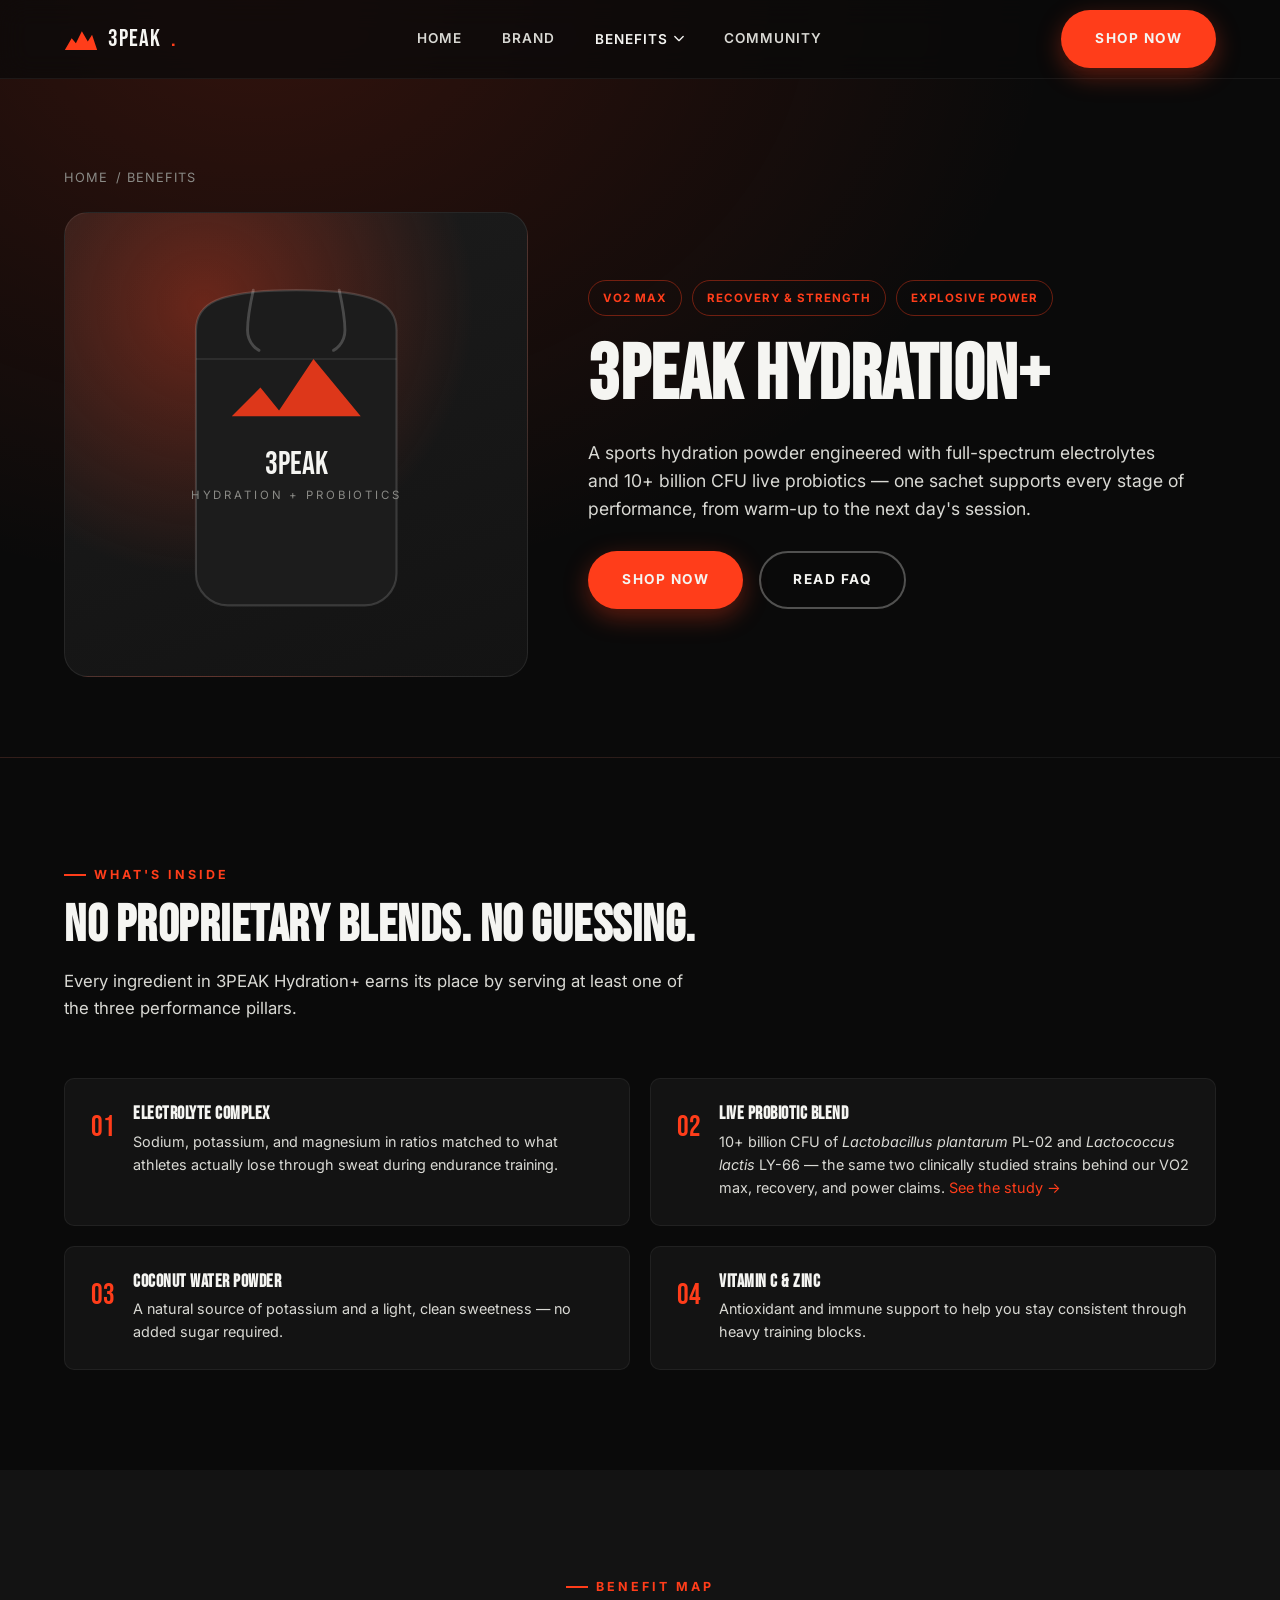
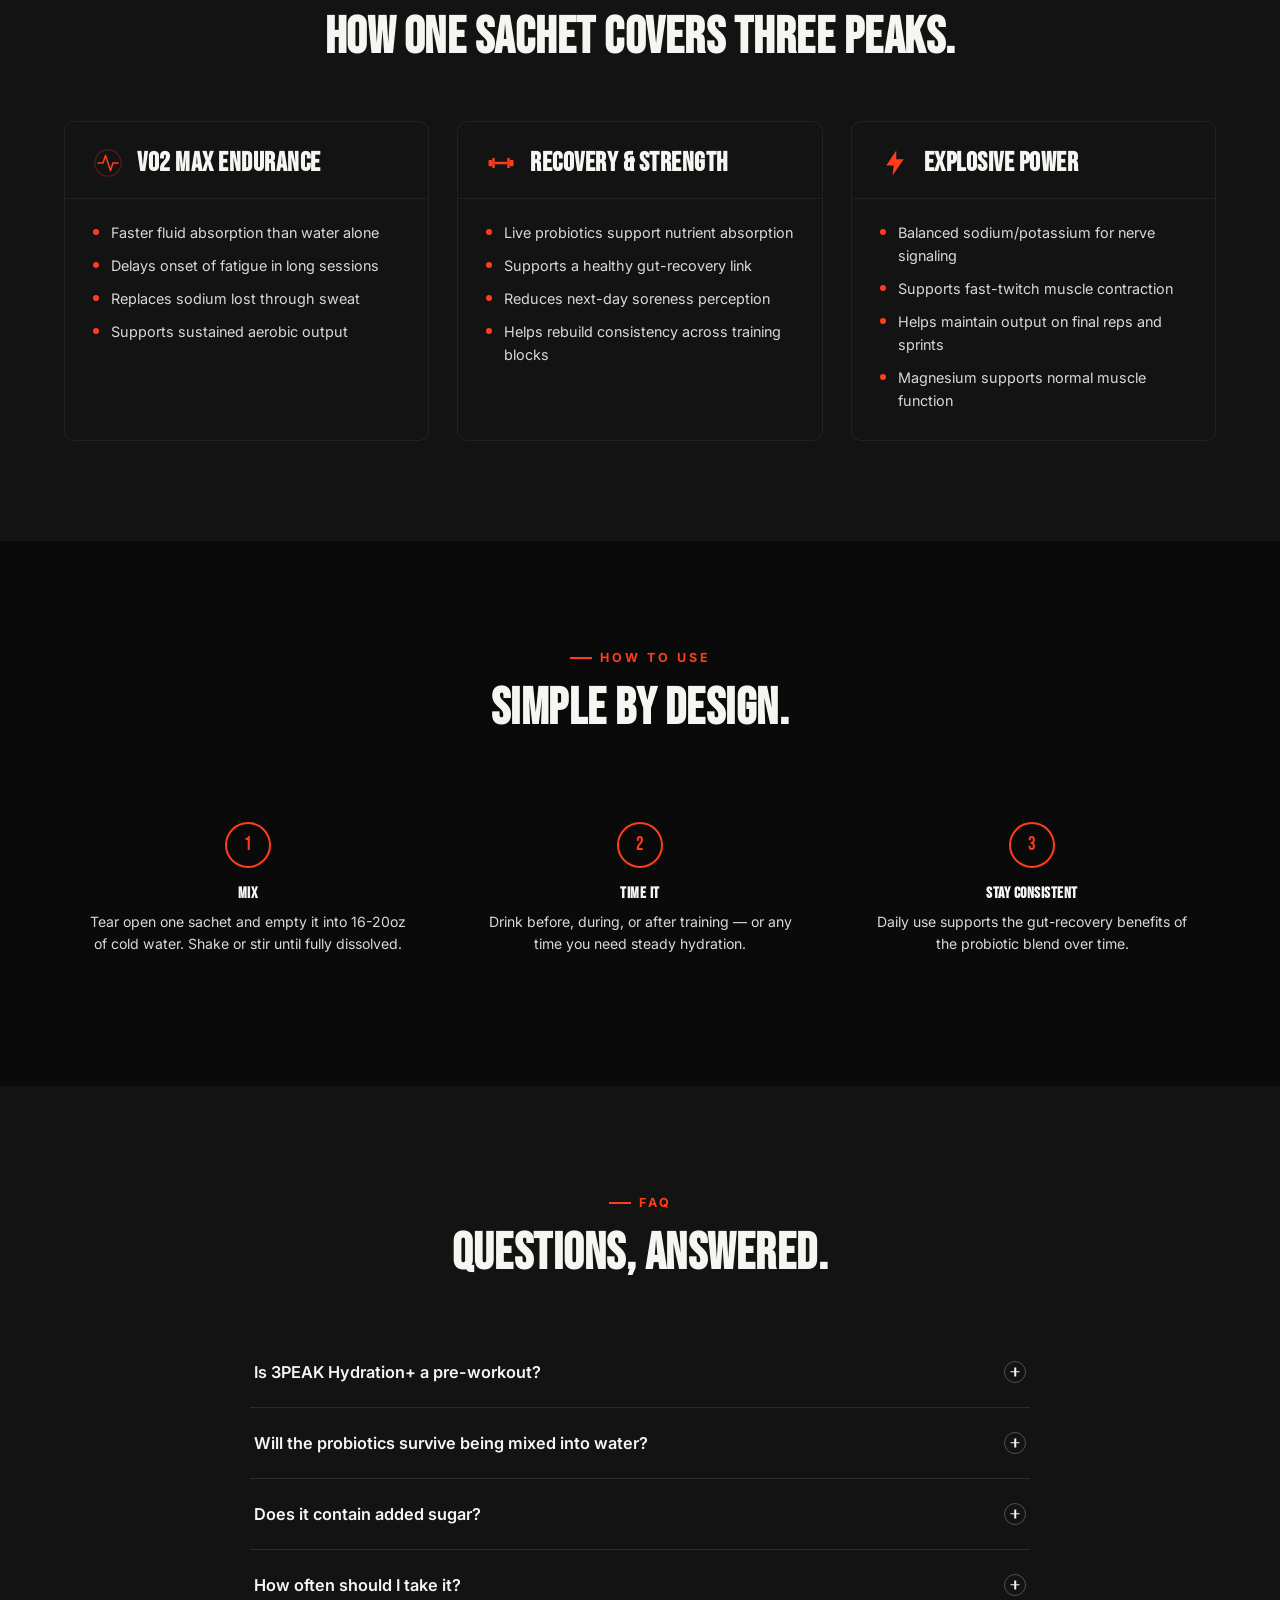
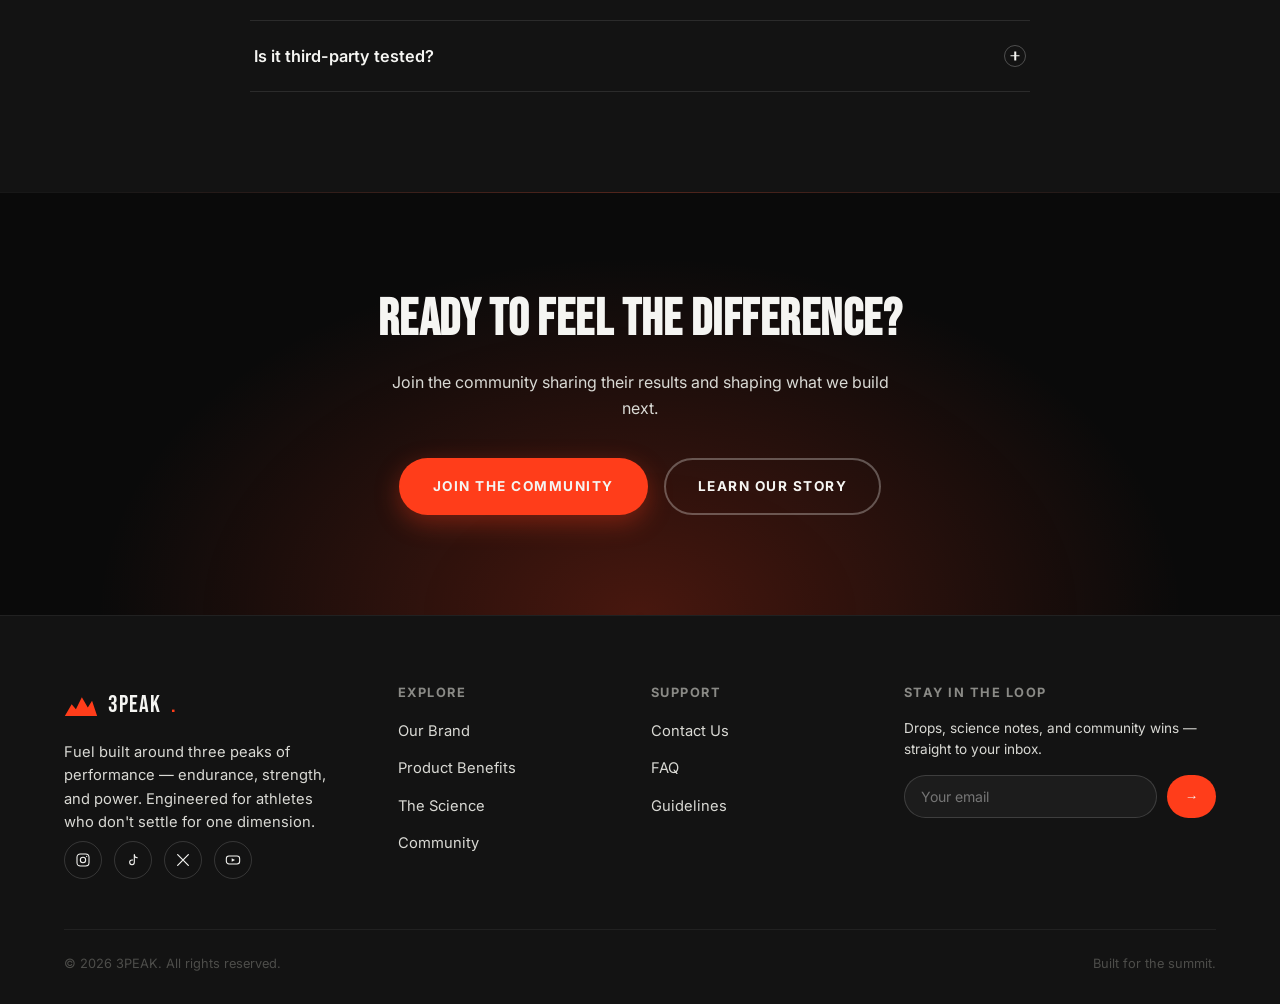
==== benefits.html @ d3eff023 "Initial commit: 3PEAK sports supplement website Home, brand, benefits, community, and science pages " ====
<!DOCTYPE html>
<html lang="en">
<head>
<meta charset="UTF-8">
<meta name="viewport" content="width=device-width, initial-scale=1.0">
<title>Product Benefits — 3PEAK Hydration+</title>
<meta name="description" content="See how 3PEAK Hydration+ — a sports hydration powder with live probiotics — supports VO2 max endurance, muscle recovery &amp; strength, and explosive power.">
<link rel="preconnect" href="https://fonts.googleapis.com">
<link rel="preconnect" href="https://fonts.gstatic.com" crossorigin>
<link href="https://fonts.googleapis.com/css2?family=Bebas+Neue&family=Inter:wght@400;500;600;700;800&display=swap" rel="stylesheet">
<link rel="stylesheet" href="css/style.css">
</head>
<body>

<header class="site-header">
  <div class="nav container">
    <a href="index.html" class="logo">
      <svg class="mark" viewBox="0 0 40 30" fill="none" xmlns="http://www.w3.org/2000/svg">
        <path d="M1 28L9 14L14 20L21 6L28 18L33 10L39 28H1Z" fill="#ff3d1a"/>
      </svg>
      3PEAK<span>.</span>
    </a>
    <div class="nav-links">
      <a href="index.html">Home</a>
      <a href="brand.html">Brand</a>
      <div class="nav-dropdown">
        <button type="button" class="nav-dropdown-trigger" aria-haspopup="true" aria-expanded="false">
          Benefits
          <svg viewBox="0 0 12 8" fill="none"><path d="M1 1L6 6L11 1" stroke="currentColor" stroke-width="1.6" stroke-linecap="round" stroke-linejoin="round"/></svg>
        </button>
        <div class="nav-dropdown-menu">
          <a href="benefits.html">Product Benefits<span>Ingredients, usage &amp; FAQ</span></a>
          <a href="science.html">The Science<span>Probiotic strains &amp; research</span></a>
        </div>
      </div>
      <a href="community.html">Community</a>
    </div>
    <div class="nav-cta">
      <a href="benefits.html" class="btn btn-primary">Shop Now</a>
      <button class="nav-toggle" aria-label="Toggle menu" aria-expanded="false">
        <span></span><span></span><span></span>
      </button>
    </div>
  </div>
</header>

<main>

  <!-- PAGE HERO / PRODUCT -->
  <section class="page-hero">
    <div class="container">
      <div class="breadcrumb"><a href="index.html">Home</a> / Benefits</div>
      <div class="product-hero">
        <div class="product-visual">
          <svg class="product-pouch" viewBox="0 0 200 240" fill="none" xmlns="http://www.w3.org/2000/svg">
            <path d="M30 40C30 22 44 12 100 12C156 12 170 22 170 40V210C170 222 160 232 148 232H52C40 232 30 222 30 210V40Z" fill="#1c1c1c" stroke="rgba(255,255,255,0.15)" stroke-width="1.5"/>
            <path d="M30 60H170" stroke="rgba(255,255,255,0.1)"/>
            <path d="M70 12C70 12 66 30 66 40C66 50 74 54 74 54" stroke="rgba(255,255,255,0.2)" stroke-width="2" stroke-linecap="round"/>
            <path d="M130 12C130 12 134 30 134 40C134 50 126 54 126 54" stroke="rgba(255,255,255,0.2)" stroke-width="2" stroke-linecap="round"/>
            <path d="M55 100L75 80L88 96L112 60L145 100H55Z" fill="#ff3d1a" opacity="0.85"/>
            <text x="100" y="140" text-anchor="middle" font-family="Bebas Neue" font-size="22" fill="#f5f5f2">3PEAK</text>
            <text x="100" y="158" text-anchor="middle" font-family="Inter" font-size="8" letter-spacing="2" fill="#8a8a86">HYDRATION + PROBIOTICS</text>
          </svg>
        </div>
        <div class="product-copy">
          <div class="pillar-tags">
            <span>VO2 Max</span>
            <span>Recovery &amp; Strength</span>
            <span>Explosive Power</span>
          </div>
          <h1>3PEAK Hydration+</h1>
          <p>A sports hydration powder engineered with full-spectrum electrolytes and 10+ billion CFU live probiotics — one sachet supports every stage of performance, from warm-up to the next day's session.</p>
          <div class="hero-actions" style="margin-top:28px;">
            <a href="community.html" class="btn btn-primary">Shop Now</a>
            <a href="#faq" class="btn btn-outline">Read FAQ</a>
          </div>
        </div>
      </div>
    </div>
  </section>

  <!-- INGREDIENTS -->
  <section class="section">
    <div class="container">
      <div class="section-head">
        <div class="eyebrow">What's Inside</div>
        <h2>No proprietary blends. No guessing.</h2>
        <p>Every ingredient in 3PEAK Hydration+ earns its place by serving at least one of the three performance pillars.</p>
      </div>
      <div class="ingredient-grid">
        <div class="ingredient-card">
          <span class="num">01</span>
          <div>
            <h3>Electrolyte Complex</h3>
            <p>Sodium, potassium, and magnesium in ratios matched to what athletes actually lose through sweat during endurance training.</p>
          </div>
        </div>
        <div class="ingredient-card">
          <span class="num">02</span>
          <div>
            <h3>Live Probiotic Blend</h3>
            <p>10+ billion CFU of <em>Lactobacillus plantarum</em> PL-02 and <em>Lactococcus lactis</em> LY-66 — the same two clinically studied strains behind our VO2 max, recovery, and power claims. <a href="science.html" style="color:var(--red);">See the study →</a></p>
          </div>
        </div>
        <div class="ingredient-card">
          <span class="num">03</span>
          <div>
            <h3>Coconut Water Powder</h3>
            <p>A natural source of potassium and a light, clean sweetness — no added sugar required.</p>
          </div>
        </div>
        <div class="ingredient-card">
          <span class="num">04</span>
          <div>
            <h3>Vitamin C &amp; Zinc</h3>
            <p>Antioxidant and immune support to help you stay consistent through heavy training blocks.</p>
          </div>
        </div>
      </div>
    </div>
  </section>

  <!-- BENEFIT MAP -->
  <section class="section section-alt">
    <div class="container">
      <div class="section-head center">
        <div class="eyebrow">Benefit Map</div>
        <h2>How one sachet covers three peaks.</h2>
      </div>
      <div class="benefit-map">
        <div class="benefit-map-card">
          <div class="head">
            <svg class="peak-icon" viewBox="0 0 48 48" fill="none"><circle cx="24" cy="24" r="21" stroke="currentColor" stroke-width="2" opacity="0.25"/><path d="M8 24H16L20 12L28 36L32 24H40" stroke="currentColor" stroke-width="2.5" stroke-linecap="round" stroke-linejoin="round"/></svg>
            <h3>VO2 Max Endurance</h3>
          </div>
          <div class="body">
            <ul>
              <li>Faster fluid absorption than water alone</li>
              <li>Delays onset of fatigue in long sessions</li>
              <li>Replaces sodium lost through sweat</li>
              <li>Supports sustained aerobic output</li>
            </ul>
          </div>
        </div>
        <div class="benefit-map-card">
          <div class="head">
            <svg class="peak-icon" viewBox="0 0 48 48" fill="none"><rect x="4" y="19" width="6" height="10" rx="1.5" fill="currentColor"/><rect x="38" y="19" width="6" height="10" rx="1.5" fill="currentColor"/><rect x="10" y="16" width="4" height="16" rx="1" fill="currentColor"/><rect x="34" y="16" width="4" height="16" rx="1" fill="currentColor"/><rect x="14" y="22" width="20" height="4" rx="1" fill="currentColor"/></svg>
            <h3>Recovery &amp; Strength</h3>
          </div>
          <div class="body">
            <ul>
              <li>Live probiotics support nutrient absorption</li>
              <li>Supports a healthy gut-recovery link</li>
              <li>Reduces next-day soreness perception</li>
              <li>Helps rebuild consistency across training blocks</li>
            </ul>
          </div>
        </div>
        <div class="benefit-map-card">
          <div class="head">
            <svg class="peak-icon" viewBox="0 0 48 48" fill="none"><path d="M26 4L10 28H22L20 44L38 18H26L26 4Z" fill="currentColor"/></svg>
            <h3>Explosive Power</h3>
          </div>
          <div class="body">
            <ul>
              <li>Balanced sodium/potassium for nerve signaling</li>
              <li>Supports fast-twitch muscle contraction</li>
              <li>Helps maintain output on final reps and sprints</li>
              <li>Magnesium supports normal muscle function</li>
            </ul>
          </div>
        </div>
      </div>
    </div>
  </section>

  <!-- USAGE -->
  <section class="section">
    <div class="container">
      <div class="section-head center">
        <div class="eyebrow">How To Use</div>
        <h2>Simple by design.</h2>
      </div>
      <div class="usage-steps">
        <div class="usage-step">
          <div class="step-num">1</div>
          <h3>Mix</h3>
          <p>Tear open one sachet and empty it into 16-20oz of cold water. Shake or stir until fully dissolved.</p>
        </div>
        <div class="usage-step">
          <div class="step-num">2</div>
          <h3>Time It</h3>
          <p>Drink before, during, or after training — or any time you need steady hydration.</p>
        </div>
        <div class="usage-step">
          <div class="step-num">3</div>
          <h3>Stay Consistent</h3>
          <p>Daily use supports the gut-recovery benefits of the probiotic blend over time.</p>
        </div>
      </div>
    </div>
  </section>

  <!-- FAQ -->
  <section class="section section-alt" id="faq">
    <div class="container">
      <div class="section-head center">
        <div class="eyebrow">FAQ</div>
        <h2>Questions, answered.</h2>
      </div>
      <div class="faq-list">
        <div class="faq-item">
          <button class="faq-question">
            Is 3PEAK Hydration+ a pre-workout?
            <span class="icon"></span>
          </button>
          <div class="faq-answer">
            <p>No — it's a hydration and probiotic formula, not a stimulant-based pre-workout. It contains no caffeine, so it's safe to use before, during, or after training, or any time of day.</p>
          </div>
        </div>
        <div class="faq-item">
          <button class="faq-question">
            Will the probiotics survive being mixed into water?
            <span class="icon"></span>
          </button>
          <div class="faq-answer">
            <p>Yes. We use shelf-stable probiotic strains specifically chosen to survive powder form, mixing, and normal stomach acid exposure.</p>
          </div>
        </div>
        <div class="faq-item">
          <button class="faq-question">
            Does it contain added sugar?
            <span class="icon"></span>
          </button>
          <div class="faq-answer">
            <p>No. 3PEAK Hydration+ has zero added sugar. Its light sweetness comes from natural coconut water powder.</p>
          </div>
        </div>
        <div class="faq-item">
          <button class="faq-question">
            How often should I take it?
            <span class="icon"></span>
          </button>
          <div class="faq-answer">
            <p>Most athletes use one sachet daily. On heavy training or high-heat days, some use a second sachet — just listen to your body and hydration needs.</p>
          </div>
        </div>
        <div class="faq-item">
          <button class="faq-question">
            Is it third-party tested?
            <span class="icon"></span>
          </button>
          <div class="faq-answer">
            <p>Every batch is third-party tested for banned substances and label accuracy before it ships to you.</p>
          </div>
        </div>
      </div>
    </div>
  </section>

  <!-- CTA -->
  <section class="cta-banner">
    <div class="container">
      <h2>Ready to feel the difference?</h2>
      <p>Join the community sharing their results and shaping what we build next.</p>
      <div class="hero-actions">
        <a href="community.html" class="btn btn-primary">Join The Community</a>
        <a href="brand.html" class="btn btn-outline">Learn Our Story</a>
      </div>
    </div>
  </section>

</main>

<footer class="site-footer">
  <div class="container">
    <div class="footer-grid">
      <div class="footer-brand">
        <a href="index.html" class="logo">
          <svg class="mark" viewBox="0 0 40 30" fill="none" xmlns="http://www.w3.org/2000/svg"><path d="M1 28L9 14L14 20L21 6L28 18L33 10L39 28H1Z" fill="#ff3d1a"/></svg>
          3PEAK<span>.</span>
        </a>
        <p>Fuel built around three peaks of performance — endurance, strength, and power. Engineered for athletes who don't settle for one dimension.</p>
        <div class="footer-social">
          <a href="#" aria-label="Instagram"><svg viewBox="0 0 24 24" fill="none"><rect x="3" y="3" width="18" height="18" rx="5" stroke="currentColor" stroke-width="1.6"/><circle cx="12" cy="12" r="4" stroke="currentColor" stroke-width="1.6"/><circle cx="17.5" cy="6.5" r="1" fill="currentColor"/></svg></a>
          <a href="#" aria-label="TikTok"><svg viewBox="0 0 24 24" fill="none"><path d="M14 4V15.5C14 17.4 12.4 19 10.5 19C8.6 19 7 17.4 7 15.5C7 13.6 8.6 12 10.5 12C10.8 12 11.2 12 11.5 12.1" stroke="currentColor" stroke-width="1.6" stroke-linecap="round"/><path d="M14 4C14 6.5 16 8.5 18.5 8.5" stroke="currentColor" stroke-width="1.6" stroke-linecap="round"/></svg></a>
          <a href="#" aria-label="X"><svg viewBox="0 0 24 24" fill="none"><path d="M4 4L20 20M20 4L4 20" stroke="currentColor" stroke-width="1.8" stroke-linecap="round"/></svg></a>
          <a href="#" aria-label="YouTube"><svg viewBox="0 0 24 24" fill="none"><rect x="2" y="6" width="20" height="12" rx="4" stroke="currentColor" stroke-width="1.6"/><path d="M10 9.5L15 12L10 14.5V9.5Z" fill="currentColor"/></svg></a>
        </div>
      </div>
      <div class="footer-col">
        <h4>Explore</h4>
        <ul>
          <li><a href="brand.html">Our Brand</a></li>
          <li><a href="benefits.html">Product Benefits</a></li>
          <li><a href="science.html">The Science</a></li>
          <li><a href="community.html">Community</a></li>
        </ul>
      </div>
      <div class="footer-col">
        <h4>Support</h4>
        <ul>
          <li><a href="community.html#form">Contact Us</a></li>
          <li><a href="benefits.html#faq">FAQ</a></li>
          <li><a href="community.html#guidelines">Guidelines</a></li>
        </ul>
      </div>
      <div class="footer-col">
        <h4>Stay In The Loop</h4>
        <p style="font-size:0.85rem;margin-bottom:14px;">Drops, science notes, and community wins — straight to your inbox.</p>
        <form class="newsletter-form">
          <input type="email" placeholder="Your email" required aria-label="Email address">
          <button type="submit" aria-label="Subscribe">→</button>
        </form>
      </div>
    </div>
    <div class="footer-bottom">
      <span>© 2026 3PEAK. All rights reserved.</span>
      <span>Built for the summit.</span>
    </div>
  </div>
</footer>

<script src="js/main.js"></script>
</body>
</html>
---- css/style.css ----
/* ============================================
   3PEAK — Global Styles
   ============================================ */

:root {
  --black: #0a0a0a;
  --black-soft: #131313;
  --charcoal: #1c1c1c;
  --charcoal-light: #262626;
  --white: #f5f5f2;
  --off-white: #d9d9d4;
  --gray: #8a8a86;
  --gray-dark: #4d4d4a;
  --red: #ff3d1a;
  --red-dark: #cc2e10;
  --red-glow: rgba(255, 61, 26, 0.35);

  --font-display: 'Bebas Neue', 'Arial Narrow', sans-serif;
  --font-body: 'Inter', -apple-system, BlinkMacSystemFont, 'Segoe UI', sans-serif;

  --max-width: 1200px;
  --radius: 10px;
}

* {
  margin: 0;
  padding: 0;
  box-sizing: border-box;
}

html {
  scroll-behavior: smooth;
}

body {
  background: var(--black);
  color: var(--white);
  font-family: var(--font-body);
  line-height: 1.6;
  overflow-x: hidden;
}

img {
  max-width: 100%;
  display: block;
}

a {
  color: inherit;
  text-decoration: none;
}

ul {
  list-style: none;
}

.container {
  max-width: var(--max-width);
  margin: 0 auto;
  padding: 0 24px;
}

h1, h2, h3, h4 {
  font-family: var(--font-display);
  letter-spacing: 0.5px;
  line-height: 1.05;
  text-transform: uppercase;
}

h1 { font-size: clamp(2.6rem, 6vw, 5.2rem); }
h2 { font-size: clamp(2rem, 4.2vw, 3.2rem); }
h3 { font-size: clamp(1.3rem, 2.4vw, 1.7rem); }

p {
  color: var(--off-white);
}

.eyebrow {
  display: inline-flex;
  align-items: center;
  gap: 8px;
  font-family: var(--font-body);
  font-weight: 700;
  font-size: 0.78rem;
  letter-spacing: 3px;
  text-transform: uppercase;
  color: var(--red);
  margin-bottom: 14px;
}

.eyebrow::before {
  content: '';
  width: 22px;
  height: 2px;
  background: var(--red);
}

.section {
  padding: 100px 0;
  position: relative;
}

.section-sm {
  padding: 60px 0;
}

.section-alt {
  background: var(--black-soft);
}

.section-head {
  max-width: 640px;
  margin-bottom: 56px;
}

.section-head.center {
  margin-left: auto;
  margin-right: auto;
  text-align: center;
}

.section-head p {
  margin-top: 16px;
  font-size: 1.05rem;
}

/* Buttons */
.btn {
  display: inline-flex;
  align-items: center;
  justify-content: center;
  gap: 10px;
  padding: 16px 32px;
  font-family: var(--font-body);
  font-weight: 700;
  font-size: 0.85rem;
  letter-spacing: 1.5px;
  text-transform: uppercase;
  border-radius: 999px;
  border: 2px solid transparent;
  cursor: pointer;
  transition: transform 0.2s ease, box-shadow 0.2s ease, background 0.2s ease, color 0.2s ease;
  white-space: nowrap;
}

.btn-primary {
  background: var(--red);
  color: var(--white);
  box-shadow: 0 8px 24px var(--red-glow);
}

.btn-primary:hover {
  transform: translateY(-2px);
  box-shadow: 0 12px 32px var(--red-glow);
}

.btn-outline {
  background: transparent;
  border-color: rgba(245, 245, 242, 0.3);
  color: var(--white);
}

.btn-outline:hover {
  border-color: var(--white);
  transform: translateY(-2px);
}

.btn-block {
  width: 100%;
}

/* ============ Header / Nav ============ */
.site-header {
  position: fixed;
  top: 0;
  left: 0;
  right: 0;
  z-index: 1000;
  background: rgba(10, 10, 10, 0.75);
  backdrop-filter: blur(14px);
  -webkit-backdrop-filter: blur(14px);
  border-bottom: 1px solid rgba(255, 255, 255, 0.06);
}

.nav {
  display: flex;
  align-items: center;
  justify-content: space-between;
  height: 78px;
}

.logo {
  display: flex;
  align-items: center;
  gap: 10px;
  font-family: var(--font-display);
  font-size: 1.5rem;
  letter-spacing: 1px;
}

.logo .mark {
  width: 34px;
  height: 34px;
}

.logo span {
  color: var(--red);
}

.nav-links {
  display: flex;
  align-items: center;
  gap: 40px;
}

.nav-links a {
  font-size: 0.85rem;
  font-weight: 600;
  letter-spacing: 1px;
  text-transform: uppercase;
  color: var(--off-white);
  position: relative;
  padding: 6px 0;
  transition: color 0.2s ease;
}

.nav-links a::after {
  content: '';
  position: absolute;
  bottom: 0;
  left: 0;
  width: 0;
  height: 2px;
  background: var(--red);
  transition: width 0.25s ease;
}

.nav-links a:hover,
.nav-links a.active {
  color: var(--white);
}

.nav-links a:hover::after,
.nav-links a.active::after {
  width: 100%;
}

.nav-dropdown {
  position: relative;
}

.nav-dropdown-trigger {
  display: inline-flex;
  align-items: center;
  gap: 6px;
  background: none;
  border: none;
  cursor: pointer;
  font-family: var(--font-body);
  font-size: 0.85rem;
  font-weight: 600;
  letter-spacing: 1px;
  text-transform: uppercase;
  color: var(--off-white);
  padding: 6px 0;
  transition: color 0.2s ease;
}

.nav-dropdown-trigger:hover,
.nav-dropdown.is-open .nav-dropdown-trigger,
.nav-dropdown-trigger.active {
  color: var(--white);
}

.nav-dropdown-trigger svg {
  width: 10px;
  height: 10px;
  transition: transform 0.2s ease;
  flex-shrink: 0;
}

.nav-dropdown:hover .nav-dropdown-trigger svg,
.nav-dropdown.is-open .nav-dropdown-trigger svg {
  transform: rotate(180deg);
}

.nav-dropdown-menu {
  position: absolute;
  top: 100%;
  left: 50%;
  transform: translate(-50%, 8px);
  min-width: 240px;
  background: var(--charcoal);
  border: 1px solid rgba(255,255,255,0.08);
  border-radius: 12px;
  padding: 8px;
  margin-top: 14px;
  box-shadow: 0 20px 40px rgba(0,0,0,0.4);
  opacity: 0;
  visibility: hidden;
  pointer-events: none;
  transition: opacity 0.2s ease, transform 0.2s ease, visibility 0.2s ease;
  z-index: 10;
}

.nav-dropdown:hover .nav-dropdown-menu,
.nav-dropdown:focus-within .nav-dropdown-menu,
.nav-dropdown.is-open .nav-dropdown-menu {
  opacity: 1;
  visibility: visible;
  pointer-events: auto;
  transform: translate(-50%, 0);
}

.nav-dropdown-menu a {
  display: flex;
  flex-direction: column;
  align-items: flex-start;
  gap: 2px;
  padding: 12px 14px;
  border-radius: 8px;
  text-transform: none;
  letter-spacing: 0;
  font-weight: 600;
  font-size: 0.9rem;
}

.nav-dropdown-menu a::after { display: none; }

.nav-dropdown-menu a:hover {
  background: rgba(255,61,26,0.1);
}

.nav-dropdown-menu a span {
  font-size: 0.78rem;
  font-weight: 400;
  color: var(--gray);
  text-transform: none;
  letter-spacing: 0;
}

.nav-cta {
  display: flex;
  align-items: center;
  gap: 24px;
}

.nav-toggle {
  display: none;
  flex-direction: column;
  gap: 5px;
  background: none;
  border: none;
  cursor: pointer;
  padding: 8px;
}

.nav-toggle span {
  width: 24px;
  height: 2px;
  background: var(--white);
  transition: 0.3s ease;
}

/* ============ Hero ============ */
.hero {
  min-height: 100vh;
  display: flex;
  align-items: center;
  position: relative;
  padding-top: 78px;
  background:
    radial-gradient(ellipse at 15% 20%, rgba(255, 61, 26, 0.16), transparent 55%),
    radial-gradient(ellipse at 85% 80%, rgba(255, 61, 26, 0.1), transparent 50%),
    var(--black);
  overflow: hidden;
}

.hero::after {
  content: '';
  position: absolute;
  inset: 0;
  background-image:
    linear-gradient(rgba(255,255,255,0.035) 1px, transparent 1px),
    linear-gradient(90deg, rgba(255,255,255,0.035) 1px, transparent 1px);
  background-size: 46px 46px;
  mask-image: linear-gradient(to bottom, black, transparent 75%);
  pointer-events: none;
}

.hero-grid {
  display: grid;
  grid-template-columns: 1.1fr 0.9fr;
  gap: 40px;
  align-items: center;
  width: 100%;
  position: relative;
  z-index: 1;
}

.hero-copy h1 {
  margin-bottom: 22px;
}

.hero-copy h1 em {
  font-style: normal;
  color: var(--red);
}

.hero-copy p {
  font-size: 1.15rem;
  max-width: 480px;
  margin-bottom: 34px;
}

.hero-actions {
  display: flex;
  gap: 16px;
  flex-wrap: wrap;
}

.hero-stats {
  display: flex;
  gap: 40px;
  margin-top: 56px;
}

.hero-stats div strong {
  display: block;
  font-family: var(--font-display);
  font-size: 2rem;
  color: var(--white);
}

.hero-stats div span {
  font-size: 0.78rem;
  letter-spacing: 1px;
  text-transform: uppercase;
  color: var(--gray);
}

.hero-visual {
  position: relative;
  display: flex;
  align-items: center;
  justify-content: center;
}

.hero-peaks {
  width: 100%;
  max-width: 460px;
  filter: drop-shadow(0 30px 60px rgba(255, 61, 26, 0.25));
}

/* ============ Peak Icon (shared) ============ */
.peak-icon {
  width: 52px;
  height: 52px;
}

/* ============ Pillars / Cards ============ */
.pillars-grid {
  display: grid;
  grid-template-columns: repeat(3, 1fr);
  gap: 28px;
}

.pillar-card {
  background: var(--black-soft);
  border: 1px solid rgba(255,255,255,0.06);
  border-radius: var(--radius);
  padding: 40px 32px;
  transition: transform 0.25s ease, border-color 0.25s ease, background 0.25s ease;
  position: relative;
  overflow: hidden;
}

.pillar-card::before {
  content: attr(data-num);
  position: absolute;
  top: -10px;
  right: 6px;
  font-family: var(--font-display);
  font-size: 6rem;
  color: rgba(255,255,255,0.03);
  line-height: 1;
}

.pillar-card:hover {
  transform: translateY(-6px);
  border-color: var(--red);
  background: var(--charcoal);
}

.pillar-card .peak-icon {
  color: var(--red);
  margin-bottom: 22px;
}

.pillar-card h3 {
  margin-bottom: 12px;
}

.pillar-card .tag {
  display: inline-block;
  font-size: 0.72rem;
  letter-spacing: 1.5px;
  text-transform: uppercase;
  color: var(--red);
  font-weight: 700;
  margin-bottom: 10px;
}

/* ============ Product teaser ============ */
.product-teaser {
  display: grid;
  grid-template-columns: 0.9fr 1.1fr;
  gap: 60px;
  align-items: center;
}

.product-visual {
  position: relative;
  aspect-ratio: 4/5;
  border-radius: 24px;
  background:
    radial-gradient(circle at 30% 20%, rgba(255,61,26,0.35), transparent 55%),
    linear-gradient(160deg, var(--charcoal), var(--black-soft));
  display: flex;
  align-items: center;
  justify-content: center;
  border: 1px solid rgba(255,255,255,0.08);
}

.product-pouch {
  width: 62%;
}

.benefit-list {
  display: flex;
  flex-direction: column;
  gap: 18px;
  margin: 28px 0 34px;
}

.benefit-list li {
  display: flex;
  align-items: flex-start;
  gap: 14px;
  color: var(--off-white);
}

.benefit-list svg {
  flex-shrink: 0;
  width: 22px;
  height: 22px;
  color: var(--red);
  margin-top: 2px;
}

/* ============ Community teaser ============ */
.community-teaser {
  text-align: center;
  background:
    radial-gradient(ellipse at center, rgba(255,61,26,0.14), transparent 60%),
    var(--black-soft);
  border-radius: 24px;
  padding: 90px 40px;
}

.community-teaser h2 {
  max-width: 700px;
  margin: 0 auto 20px;
}

.community-teaser p {
  max-width: 560px;
  margin: 0 auto 34px;
}

.avatar-row {
  display: flex;
  justify-content: center;
  margin-bottom: 26px;
}

.avatar-row .avatar {
  width: 44px;
  height: 44px;
  border-radius: 50%;
  border: 2px solid var(--black-soft);
  margin-left: -12px;
  display: flex;
  align-items: center;
  justify-content: center;
  font-family: var(--font-display);
  font-size: 1rem;
  color: var(--white);
}

.avatar-row .avatar:first-child { margin-left: 0; }

/* ============ Footer ============ */
.site-footer {
  background: var(--black-soft);
  border-top: 1px solid rgba(255,255,255,0.06);
  padding: 70px 0 30px;
}

.footer-grid {
  display: grid;
  grid-template-columns: 1.4fr 1fr 1fr 1.2fr;
  gap: 50px;
  margin-bottom: 50px;
}

.footer-brand .logo {
  margin-bottom: 16px;
}

.footer-brand p {
  max-width: 280px;
  font-size: 0.92rem;
}

.footer-col h4 {
  font-family: var(--font-body);
  font-size: 0.8rem;
  letter-spacing: 1.5px;
  color: var(--gray);
  margin-bottom: 18px;
}

.footer-col ul {
  display: flex;
  flex-direction: column;
  gap: 12px;
}

.footer-col a {
  font-size: 0.92rem;
  color: var(--off-white);
  transition: color 0.2s ease;
}

.footer-col a:hover {
  color: var(--red);
}

.footer-social {
  display: flex;
  gap: 12px;
  margin-top: 6px;
}

.footer-social a {
  width: 38px;
  height: 38px;
  border-radius: 50%;
  border: 1px solid rgba(255,255,255,0.15);
  display: flex;
  align-items: center;
  justify-content: center;
  transition: all 0.2s ease;
}

.footer-social a:hover {
  background: var(--red);
  border-color: var(--red);
}

.footer-social svg {
  width: 16px;
  height: 16px;
}

.newsletter-form {
  display: flex;
  gap: 10px;
  margin-top: 8px;
}

.newsletter-form input {
  flex: 1;
  min-width: 0;
  padding: 12px 16px;
  border-radius: 999px;
  border: 1px solid rgba(255,255,255,0.15);
  background: var(--charcoal);
  color: var(--white);
  font-family: var(--font-body);
  font-size: 0.88rem;
}

.newsletter-form input:focus {
  outline: none;
  border-color: var(--red);
}

.newsletter-form button {
  padding: 12px 18px;
  border-radius: 999px;
  border: none;
  background: var(--red);
  color: var(--white);
  font-weight: 700;
  cursor: pointer;
  display: flex;
  align-items: center;
  justify-content: center;
}

.footer-bottom {
  display: flex;
  justify-content: space-between;
  align-items: center;
  padding-top: 24px;
  border-top: 1px solid rgba(255,255,255,0.06);
  font-size: 0.8rem;
  color: var(--gray-dark);
  flex-wrap: wrap;
  gap: 10px;
}

/* ============ Page hero (inner pages) ============ */
.page-hero {
  padding: 168px 0 80px;
  position: relative;
  background:
    radial-gradient(ellipse at 20% 0%, rgba(255,61,26,0.16), transparent 55%),
    var(--black);
  border-bottom: 1px solid rgba(255,255,255,0.06);
}

.page-hero .eyebrow { margin-bottom: 18px; }

.page-hero h1 {
  max-width: 780px;
}

.page-hero p {
  max-width: 600px;
  margin-top: 22px;
  font-size: 1.1rem;
}

.breadcrumb {
  display: flex;
  align-items: center;
  gap: 8px;
  font-size: 0.8rem;
  color: var(--gray);
  margin-bottom: 24px;
  text-transform: uppercase;
  letter-spacing: 1px;
}

.breadcrumb a:hover { color: var(--red); }

/* ============ Story / split ============ */
.split {
  display: grid;
  grid-template-columns: 1fr 1fr;
  gap: 70px;
  align-items: center;
}

.split.reverse .split-visual { order: 2; }
.split.reverse .split-copy { order: 1; }

.split-visual {
  aspect-ratio: 4/3;
  border-radius: 20px;
  border: 1px solid rgba(255,255,255,0.08);
  background: linear-gradient(160deg, var(--charcoal), var(--black-soft));
  display: flex;
  align-items: center;
  justify-content: center;
  overflow: hidden;
  position: relative;
}

.split-visual .peak-icon {
  width: 110px;
  height: 110px;
  color: var(--red);
  opacity: 0.9;
}

.split-copy .eyebrow { margin-bottom: 14px; }

.split-copy h2 { margin-bottom: 20px; }

.split-copy p + p { margin-top: 14px; }

/* ============ Values grid ============ */
.values-grid {
  display: grid;
  grid-template-columns: repeat(4, 1fr);
  gap: 24px;
}

.value-card {
  padding: 30px 24px;
  border-radius: var(--radius);
  border: 1px solid rgba(255,255,255,0.06);
  background: var(--black-soft);
  text-align: left;
}

.value-card .peak-icon {
  width: 34px;
  height: 34px;
  color: var(--red);
  margin-bottom: 18px;
}

.value-card h3 { font-size: 1.05rem; margin-bottom: 8px; }
.value-card p { font-size: 0.9rem; }

/* ============ Stats strip ============ */
.stats-strip {
  display: flex;
  justify-content: space-between;
  flex-wrap: wrap;
  gap: 30px;
  padding: 50px 0;
  border-top: 1px solid rgba(255,255,255,0.08);
  border-bottom: 1px solid rgba(255,255,255,0.08);
}

.stats-strip div {
  text-align: center;
  flex: 1;
  min-width: 140px;
}

.stats-strip strong {
  display: block;
  font-family: var(--font-display);
  font-size: 2.6rem;
  color: var(--red);
}

.stats-strip span {
  font-size: 0.78rem;
  letter-spacing: 1px;
  text-transform: uppercase;
  color: var(--gray);
}

/* ============ Founder quote ============ */
.quote-block {
  max-width: 780px;
  margin: 0 auto;
  text-align: center;
}

.quote-block blockquote {
  font-family: var(--font-display);
  font-size: clamp(1.6rem, 3vw, 2.4rem);
  text-transform: none;
  letter-spacing: 0.2px;
  line-height: 1.3;
  color: var(--white);
  margin-bottom: 24px;
}

.quote-block cite {
  font-style: normal;
  font-size: 0.85rem;
  letter-spacing: 1px;
  text-transform: uppercase;
  color: var(--gray);
}

/* ============ Benefits page ============ */
.product-hero {
  display: grid;
  grid-template-columns: 0.85fr 1.15fr;
  gap: 60px;
  align-items: center;
}

.product-hero .product-visual {
  aspect-ratio: 1/1;
}

.pillar-tags {
  display: flex;
  gap: 10px;
  margin-bottom: 20px;
  flex-wrap: wrap;
}

.pillar-tags span {
  font-size: 0.72rem;
  font-weight: 700;
  letter-spacing: 1px;
  text-transform: uppercase;
  padding: 8px 14px;
  border-radius: 999px;
  border: 1px solid rgba(255,61,26,0.4);
  color: var(--red);
}

.ingredient-grid {
  display: grid;
  grid-template-columns: repeat(2, 1fr);
  gap: 20px;
}

.ingredient-card {
  display: flex;
  gap: 18px;
  padding: 26px;
  border-radius: var(--radius);
  border: 1px solid rgba(255,255,255,0.06);
  background: var(--black-soft);
}

.ingredient-card .num {
  font-family: var(--font-display);
  font-size: 1.8rem;
  color: var(--red);
  flex-shrink: 0;
}

.ingredient-card h3 { font-size: 1.1rem; margin-bottom: 6px; }
.ingredient-card p { font-size: 0.9rem; }

.benefit-map {
  display: grid;
  grid-template-columns: repeat(3, 1fr);
  gap: 28px;
}

.benefit-map-card {
  border-radius: var(--radius);
  overflow: hidden;
  border: 1px solid rgba(255,255,255,0.06);
  background: var(--black-soft);
}

.benefit-map-card .head {
  padding: 26px 28px 20px;
  border-bottom: 1px solid rgba(255,255,255,0.06);
  display: flex;
  align-items: center;
  gap: 14px;
}

.benefit-map-card .peak-icon {
  width: 30px;
  height: 30px;
  color: var(--red);
}

.benefit-map-card .body {
  padding: 22px 28px 28px;
}

.benefit-map-card ul {
  display: flex;
  flex-direction: column;
  gap: 10px;
}

.benefit-map-card ul li {
  font-size: 0.9rem;
  color: var(--off-white);
  padding-left: 18px;
  position: relative;
}

.benefit-map-card ul li::before {
  content: '';
  position: absolute;
  left: 0;
  top: 8px;
  width: 6px;
  height: 6px;
  border-radius: 50%;
  background: var(--red);
}

.usage-steps {
  display: grid;
  grid-template-columns: repeat(3, 1fr);
  gap: 24px;
}

.usage-step {
  text-align: center;
  padding: 30px 20px;
}

.usage-step .step-num {
  width: 46px;
  height: 46px;
  border-radius: 50%;
  border: 2px solid var(--red);
  color: var(--red);
  font-family: var(--font-display);
  font-size: 1.2rem;
  display: flex;
  align-items: center;
  justify-content: center;
  margin: 0 auto 18px;
}

.usage-step h3 { font-size: 1rem; margin-bottom: 8px; }
.usage-step p { font-size: 0.88rem; }

/* FAQ accordion */
.faq-list {
  max-width: 780px;
  margin: 0 auto;
}

.faq-item {
  border-bottom: 1px solid rgba(255,255,255,0.1);
}

.faq-question {
  width: 100%;
  background: none;
  border: none;
  color: var(--white);
  padding: 24px 4px;
  display: flex;
  align-items: center;
  justify-content: space-between;
  gap: 20px;
  cursor: pointer;
  text-align: left;
  font-family: var(--font-body);
  font-size: 1.02rem;
  font-weight: 600;
}

.faq-question .icon {
  flex-shrink: 0;
  width: 22px;
  height: 22px;
  border: 1px solid rgba(255,255,255,0.25);
  border-radius: 50%;
  position: relative;
  transition: transform 0.3s ease, background 0.3s ease, border-color 0.3s ease;
}

.faq-question .icon::before,
.faq-question .icon::after {
  content: '';
  position: absolute;
  background: var(--white);
  top: 50%;
  left: 50%;
  transform: translate(-50%, -50%);
}

.faq-question .icon::before { width: 9px; height: 1.5px; }
.faq-question .icon::after { width: 1.5px; height: 9px; transition: opacity 0.2s ease; }

.faq-item.open .faq-question .icon {
  background: var(--red);
  border-color: var(--red);
  transform: rotate(180deg);
}

.faq-item.open .faq-question .icon::after { opacity: 0; }

.faq-answer {
  max-height: 0;
  overflow: hidden;
  transition: max-height 0.3s ease;
}

.faq-answer p {
  padding: 0 4px 24px;
  font-size: 0.95rem;
  max-width: 640px;
}

/* ============ Community page ============ */
.community-hero-stats {
  display: flex;
  gap: 50px;
  margin-top: 40px;
  flex-wrap: wrap;
}

.testimonial-grid {
  display: grid;
  grid-template-columns: repeat(3, 1fr);
  gap: 24px;
}

.testimonial-card {
  padding: 30px;
  border-radius: var(--radius);
  border: 1px solid rgba(255,255,255,0.06);
  background: var(--black-soft);
  display: flex;
  flex-direction: column;
  gap: 18px;
}

.testimonial-card .stars {
  display: flex;
  gap: 3px;
  color: var(--red);
}

.testimonial-card .stars svg { width: 15px; height: 15px; }

.testimonial-card p.quote {
  font-size: 0.95rem;
  color: var(--off-white);
  flex-grow: 1;
}

.testimonial-person {
  display: flex;
  align-items: center;
  gap: 12px;
}

.testimonial-person .avatar {
  width: 40px;
  height: 40px;
  border-radius: 50%;
  display: flex;
  align-items: center;
  justify-content: center;
  font-family: var(--font-display);
  font-size: 0.95rem;
  flex-shrink: 0;
}

.testimonial-person strong {
  display: block;
  font-size: 0.9rem;
}

.testimonial-person span {
  font-size: 0.78rem;
  color: var(--gray);
}

/* social feed mockup */
.feed-grid {
  display: grid;
  grid-template-columns: repeat(4, 1fr);
  gap: 18px;
}

.feed-item {
  aspect-ratio: 1/1;
  border-radius: var(--radius);
  border: 1px solid rgba(255,255,255,0.06);
  position: relative;
  overflow: hidden;
  display: flex;
  align-items: flex-end;
  padding: 16px;
  font-size: 0.8rem;
  font-weight: 700;
  color: var(--white);
}

.feed-item span.handle {
  position: relative;
  z-index: 1;
}

.feed-item::before {
  content: '';
  position: absolute;
  inset: 0;
}

.feed-item::after {
  content: '';
  position: absolute;
  inset: 0;
  background: linear-gradient(to top, rgba(0,0,0,0.75), transparent 60%);
}

/* Community form section */
.community-form-wrap {
  display: grid;
  grid-template-columns: 0.9fr 1.1fr;
  gap: 60px;
}

.form-card {
  background: var(--black-soft);
  border: 1px solid rgba(255,255,255,0.06);
  border-radius: 20px;
  padding: 44px;
}

.form-row {
  display: grid;
  grid-template-columns: 1fr 1fr;
  gap: 18px;
  margin-bottom: 18px;
}

.form-group {
  margin-bottom: 18px;
  display: flex;
  flex-direction: column;
  gap: 8px;
}

.form-group label {
  font-size: 0.78rem;
  font-weight: 700;
  letter-spacing: 1px;
  text-transform: uppercase;
  color: var(--gray);
}

.form-group input,
.form-group select,
.form-group textarea {
  padding: 14px 16px;
  border-radius: 8px;
  border: 1px solid rgba(255,255,255,0.15);
  background: var(--charcoal);
  color: var(--white);
  font-family: var(--font-body);
  font-size: 0.95rem;
  resize: vertical;
}

.form-group input:focus,
.form-group select:focus,
.form-group textarea:focus {
  outline: none;
  border-color: var(--red);
}

.form-success {
  display: none;
  align-items: center;
  gap: 14px;
  padding: 18px 20px;
  border-radius: 10px;
  background: rgba(255, 61, 26, 0.12);
  border: 1px solid rgba(255, 61, 26, 0.4);
  margin-top: 18px;
  font-size: 0.92rem;
}

.form-success.show { display: flex; }

.form-success svg {
  width: 22px;
  height: 22px;
  color: var(--red);
  flex-shrink: 0;
}

.idea-list {
  display: flex;
  flex-direction: column;
  gap: 16px;
}

.idea-card {
  padding: 22px 26px;
  border-radius: var(--radius);
  border: 1px solid rgba(255,255,255,0.06);
  background: var(--black-soft);
  display: flex;
  gap: 18px;
  align-items: flex-start;
}

.idea-card .vote {
  flex-shrink: 0;
  display: flex;
  flex-direction: column;
  align-items: center;
  gap: 4px;
  background: var(--charcoal);
  border: 1px solid rgba(255,255,255,0.1);
  border-radius: 8px;
  padding: 8px 12px;
  font-family: var(--font-display);
  font-size: 1.1rem;
  color: var(--red);
}

.idea-card .vote svg { width: 14px; height: 14px; }

.idea-card .status {
  display: inline-block;
  margin-top: 6px;
  font-size: 0.7rem;
  font-weight: 700;
  letter-spacing: 1px;
  text-transform: uppercase;
  padding: 4px 10px;
  border-radius: 999px;
}

.status.reviewing { background: rgba(255,193,7,0.15); color: #ffc107; }
.status.building { background: rgba(255,61,26,0.15); color: var(--red); }
.status.shipped { background: rgba(76,175,80,0.15); color: #4caf50; }

.idea-card h3 { font-size: 1rem; margin-bottom: 6px; text-transform: none; }
.idea-card p { font-size: 0.88rem; }

/* Guidelines */
.guidelines-grid {
  display: grid;
  grid-template-columns: repeat(3, 1fr);
  gap: 24px;
}

/* ============ CTA banner ============ */
.cta-banner {
  text-align: center;
  padding: 100px 0;
  background:
    radial-gradient(ellipse at 50% 100%, rgba(255,61,26,0.25), transparent 60%),
    var(--black);
  border-top: 1px solid rgba(255,255,255,0.06);
}

.cta-banner h2 { max-width: 700px; margin: 0 auto 24px; }
.cta-banner p { max-width: 500px; margin: 0 auto 36px; }
.cta-banner .hero-actions { justify-content: center; }

/* ============ Responsive ============ */
@media (max-width: 980px) {
  .nav-links {
    display: none;
    position: absolute;
    top: 78px;
    left: 0;
    right: 0;
    flex-direction: column;
    align-items: flex-start;
    gap: 0;
    background: rgba(10, 10, 10, 0.97);
    backdrop-filter: blur(14px);
    border-bottom: 1px solid rgba(255,255,255,0.06);
    padding: 10px 24px 24px;
  }
  .nav-links.is-open { display: flex; }
  .nav-links a { width: 100%; padding: 14px 0; }
  .nav-links .btn { margin-top: 10px; }
  .nav-toggle { display: flex; }
  .nav-dropdown { width: 100%; }
  .nav-dropdown-trigger { width: 100%; justify-content: space-between; }
  .nav-dropdown-menu {
    position: static;
    display: none;
    opacity: 1;
    visibility: visible;
    pointer-events: auto;
    transform: none;
    min-width: 0;
    width: 100%;
    margin: 0 0 6px;
    box-shadow: none;
    border-color: rgba(255,255,255,0.06);
  }
  .nav-dropdown.is-open .nav-dropdown-menu { display: flex; flex-direction: column; }
  .nav-dropdown.is-open .nav-dropdown-trigger svg { transform: rotate(180deg); }
  .hero-grid { grid-template-columns: 1fr; }
  .hero-visual { order: -1; max-width: 320px; margin: 0 auto; }
  .pillars-grid { grid-template-columns: 1fr; }
  .product-teaser, .product-hero, .split { grid-template-columns: 1fr; }
  .split.reverse .split-visual { order: 1; }
  .split.reverse .split-copy { order: 2; }
  .values-grid { grid-template-columns: repeat(2, 1fr); }
  .benefit-map { grid-template-columns: 1fr; }
  .ingredient-grid { grid-template-columns: 1fr; }
  .usage-steps { grid-template-columns: 1fr; }
  .testimonial-grid { grid-template-columns: repeat(2, 1fr); }
  .feed-grid { grid-template-columns: repeat(2, 1fr); }
  .community-form-wrap { grid-template-columns: 1fr; }
  .guidelines-grid { grid-template-columns: 1fr; }
  .footer-grid { grid-template-columns: 1fr 1fr; }
  .stats-strip { justify-content: flex-start; }
}

@media (max-width: 600px) {
  .section { padding: 70px 0; }
  .hero-stats { gap: 24px; flex-wrap: wrap; }
  .form-row { grid-template-columns: 1fr; }
  .footer-grid { grid-template-columns: 1fr; gap: 36px; }
  .footer-bottom { flex-direction: column; align-items: flex-start; }
  .testimonial-grid { grid-template-columns: 1fr; }
  .feed-grid { grid-template-columns: repeat(2, 1fr); }
  .newsletter-form { flex-direction: column; }
}
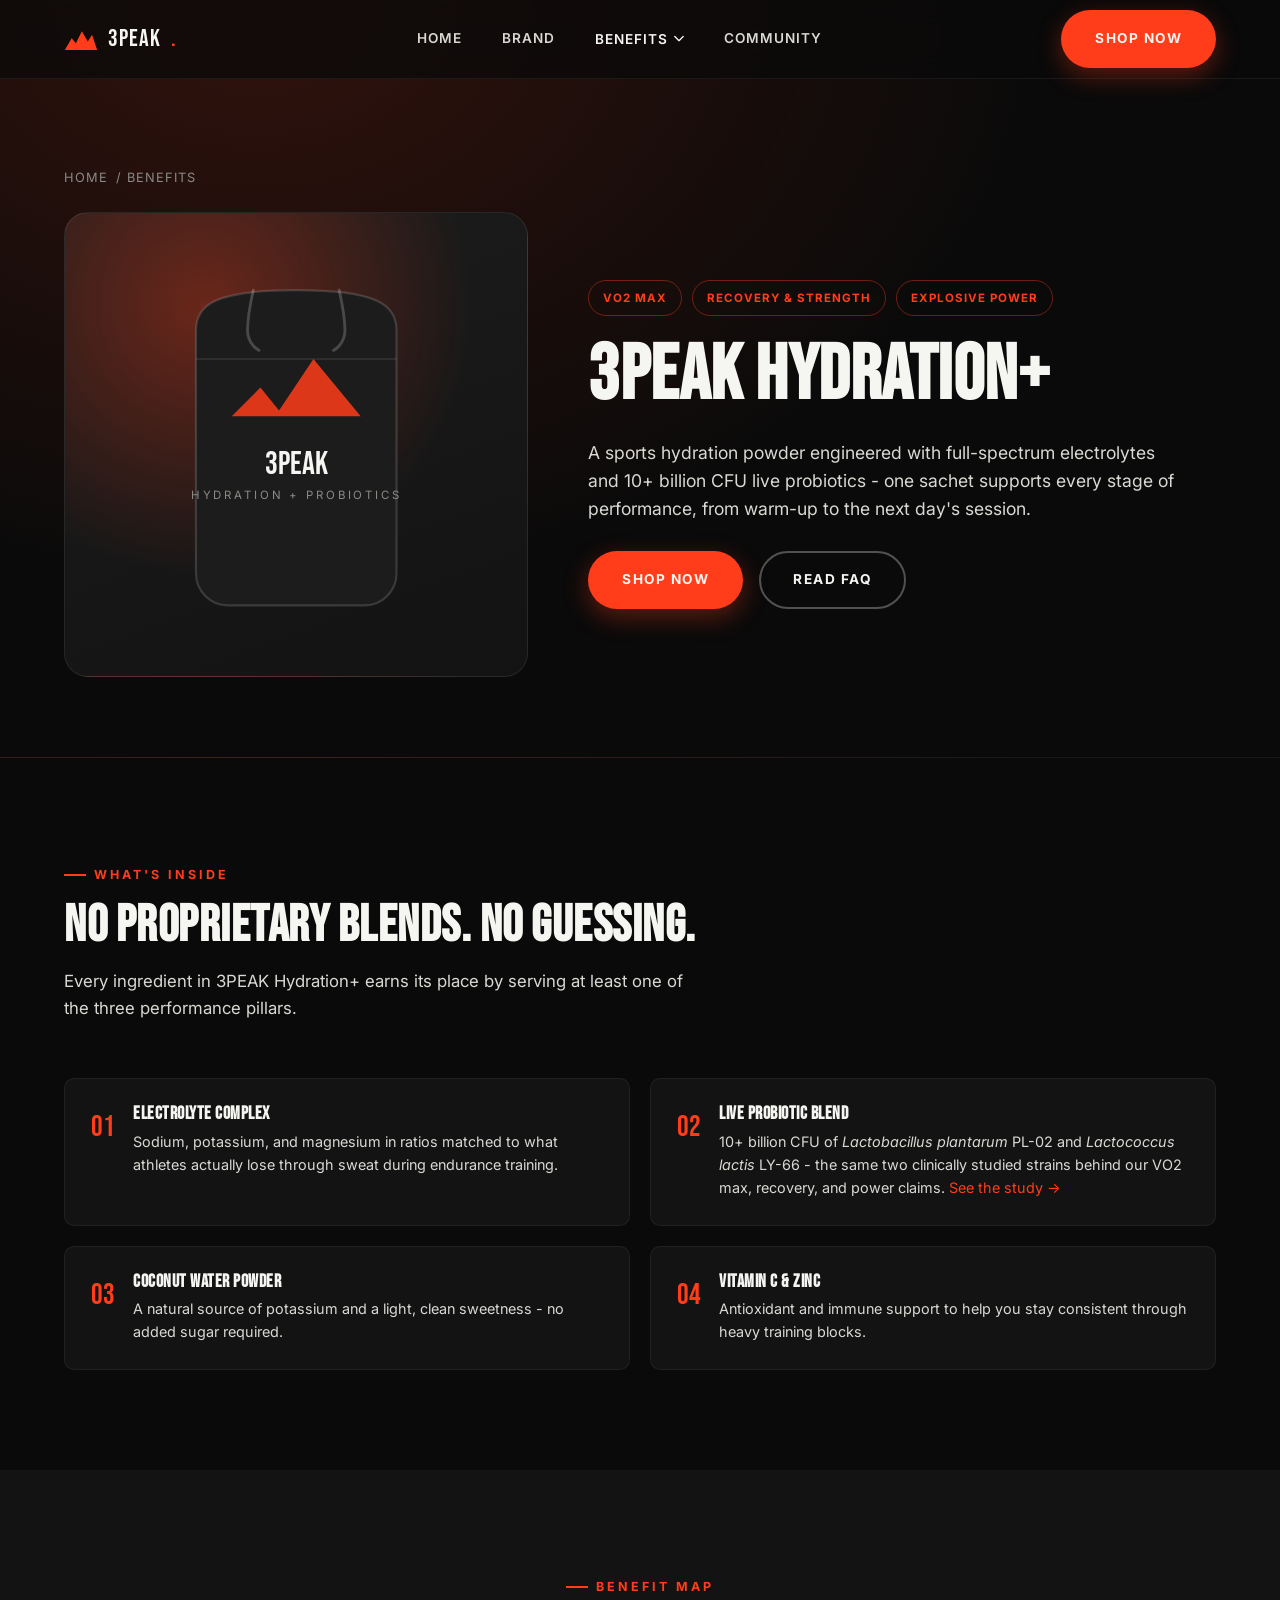
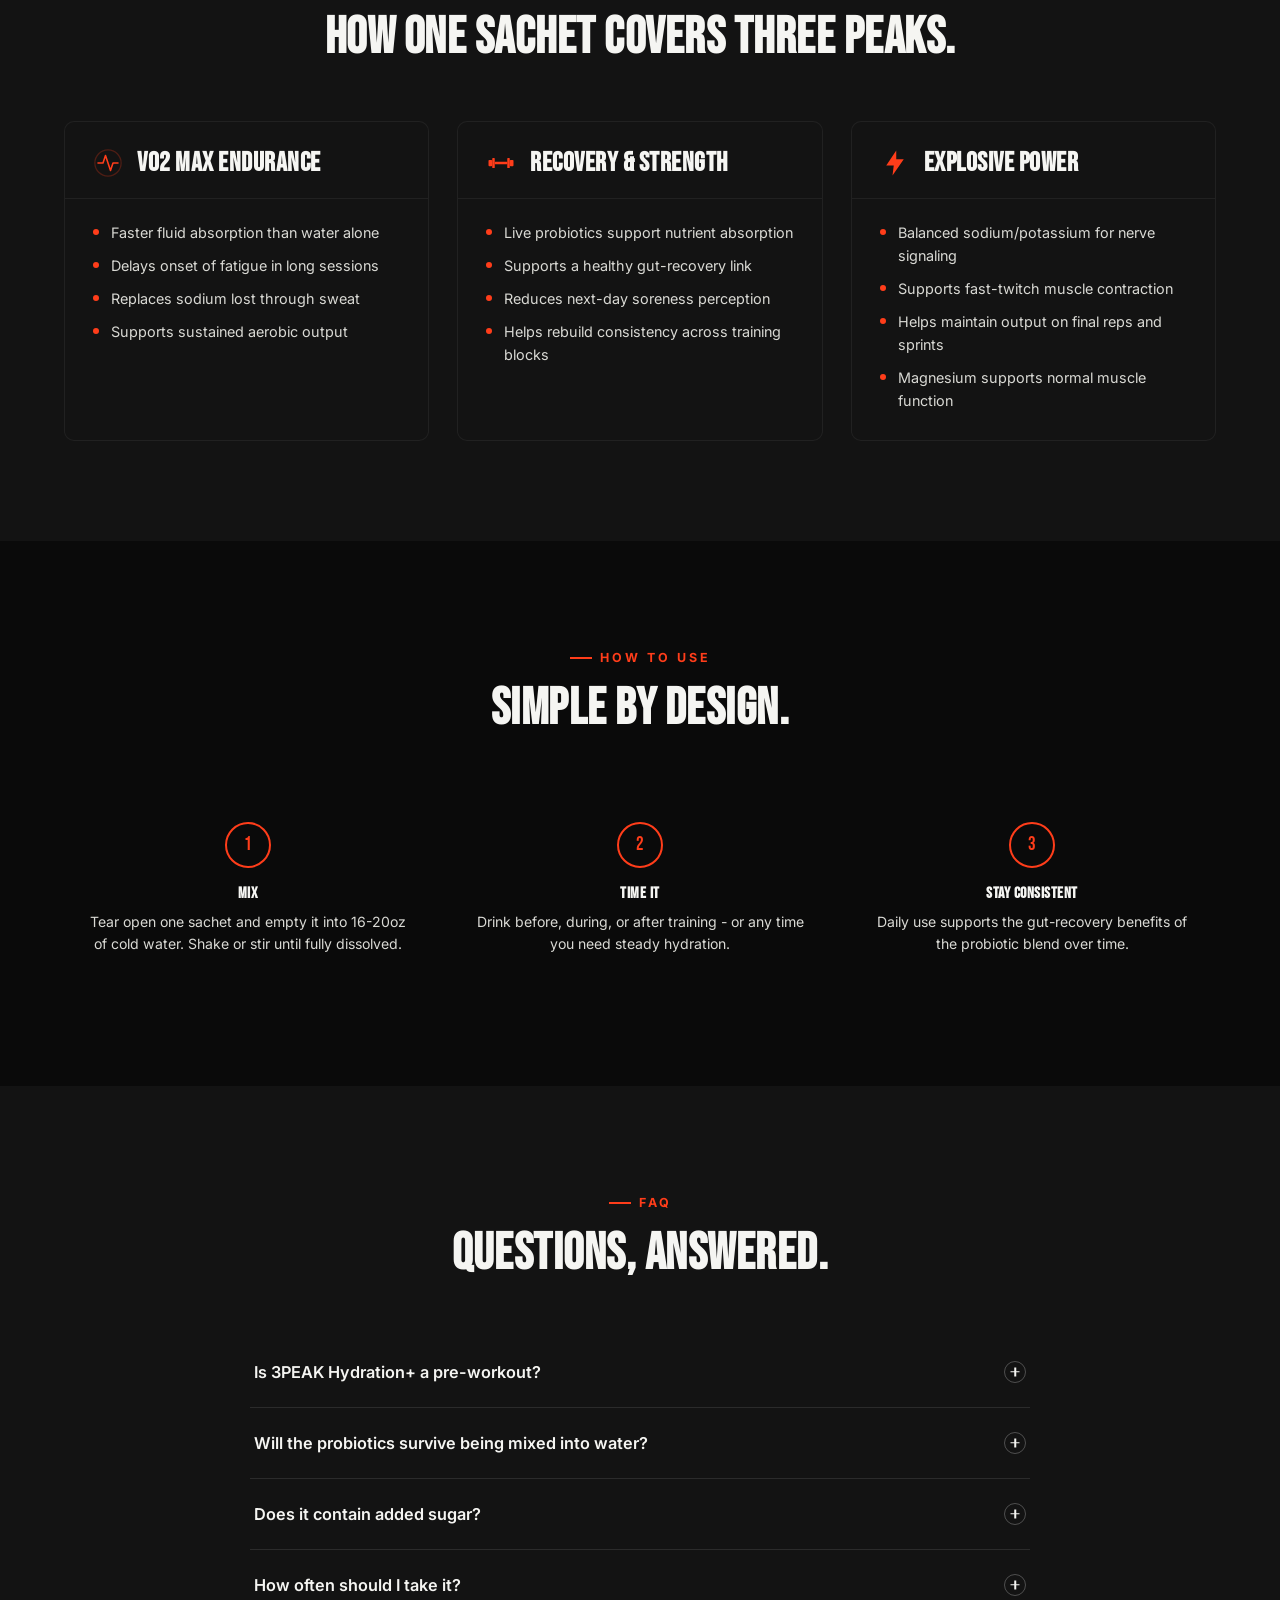
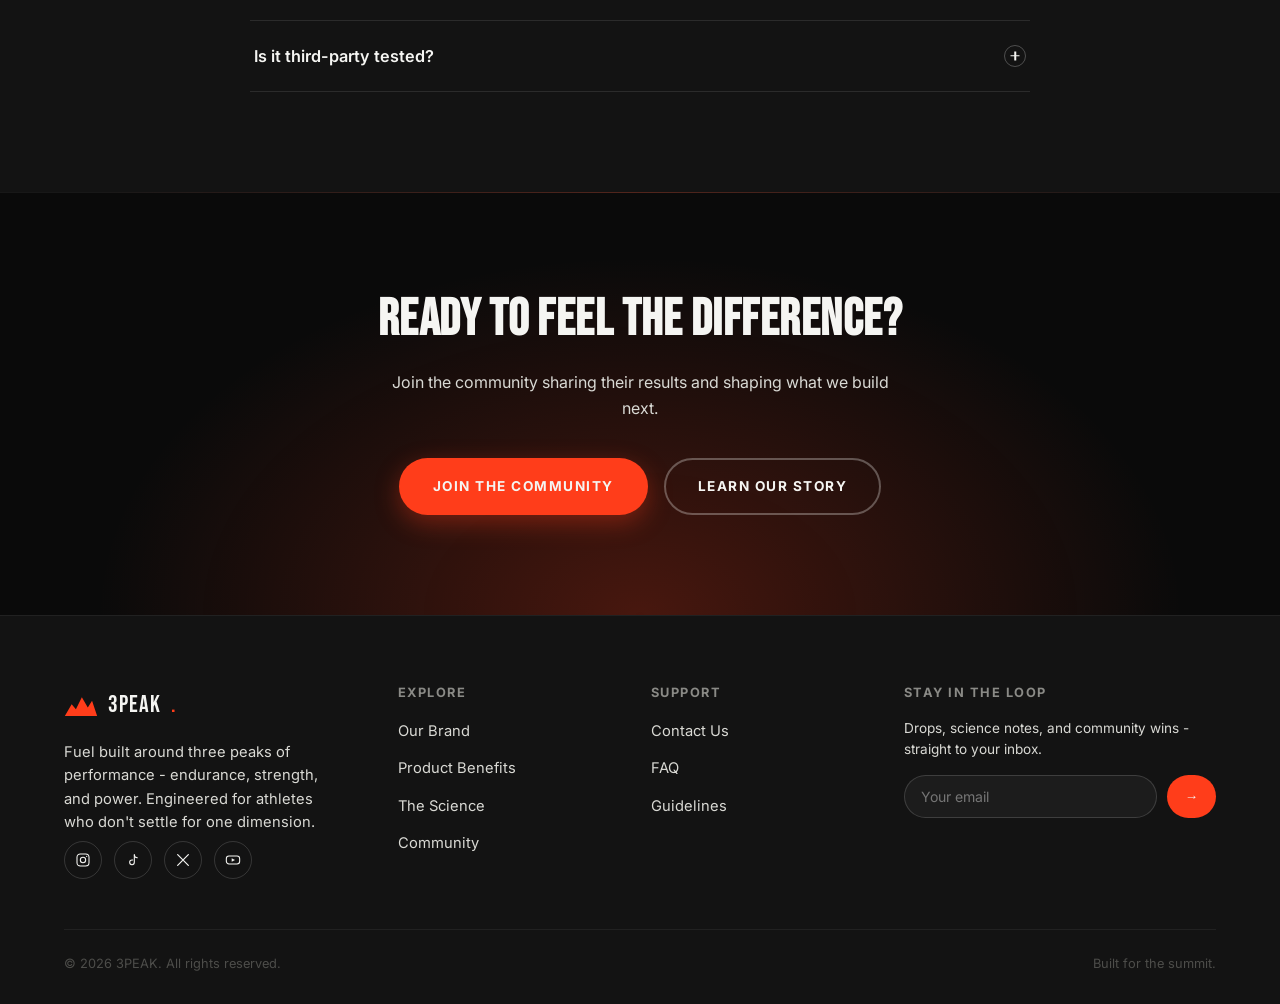
==== commit 5ac84db0: "Replace em dashes with simple hyphens across all pages" ====
--- a/benefits.html
+++ b/benefits.html
@@ -3,8 +3,8 @@
 <head>
 <meta charset="UTF-8">
 <meta name="viewport" content="width=device-width, initial-scale=1.0">
-<title>Product Benefits — 3PEAK Hydration+</title>
-<meta name="description" content="See how 3PEAK Hydration+ — a sports hydration powder with live probiotics — supports VO2 max endurance, muscle recovery &amp; strength, and explosive power.">
+<title>Product Benefits - 3PEAK Hydration+</title>
+<meta name="description" content="See how 3PEAK Hydration+ - a sports hydration powder with live probiotics - supports VO2 max endurance, muscle recovery &amp; strength, and explosive power.">
 <link rel="preconnect" href="https://fonts.googleapis.com">
 <link rel="preconnect" href="https://fonts.gstatic.com" crossorigin>
 <link href="https://fonts.googleapis.com/css2?family=Bebas+Neue&family=Inter:wght@400;500;600;700;800&display=swap" rel="stylesheet">
@@ -69,7 +69,7 @@
             <span>Explosive Power</span>
           </div>
           <h1>3PEAK Hydration+</h1>
-          <p>A sports hydration powder engineered with full-spectrum electrolytes and 10+ billion CFU live probiotics — one sachet supports every stage of performance, from warm-up to the next day's session.</p>
+          <p>A sports hydration powder engineered with full-spectrum electrolytes and 10+ billion CFU live probiotics - one sachet supports every stage of performance, from warm-up to the next day's session.</p>
           <div class="hero-actions" style="margin-top:28px;">
             <a href="community.html" class="btn btn-primary">Shop Now</a>
             <a href="#faq" class="btn btn-outline">Read FAQ</a>
@@ -99,14 +99,14 @@
           <span class="num">02</span>
           <div>
             <h3>Live Probiotic Blend</h3>
-            <p>10+ billion CFU of <em>Lactobacillus plantarum</em> PL-02 and <em>Lactococcus lactis</em> LY-66 — the same two clinically studied strains behind our VO2 max, recovery, and power claims. <a href="science.html" style="color:var(--red);">See the study →</a></p>
+            <p>10+ billion CFU of <em>Lactobacillus plantarum</em> PL-02 and <em>Lactococcus lactis</em> LY-66 - the same two clinically studied strains behind our VO2 max, recovery, and power claims. <a href="science.html" style="color:var(--red);">See the study →</a></p>
           </div>
         </div>
         <div class="ingredient-card">
           <span class="num">03</span>
           <div>
             <h3>Coconut Water Powder</h3>
-            <p>A natural source of potassium and a light, clean sweetness — no added sugar required.</p>
+            <p>A natural source of potassium and a light, clean sweetness - no added sugar required.</p>
           </div>
         </div>
         <div class="ingredient-card">
@@ -190,7 +190,7 @@
         <div class="usage-step">
           <div class="step-num">2</div>
           <h3>Time It</h3>
-          <p>Drink before, during, or after training — or any time you need steady hydration.</p>
+          <p>Drink before, during, or after training - or any time you need steady hydration.</p>
         </div>
         <div class="usage-step">
           <div class="step-num">3</div>
@@ -215,7 +215,7 @@
             <span class="icon"></span>
           </button>
           <div class="faq-answer">
-            <p>No — it's a hydration and probiotic formula, not a stimulant-based pre-workout. It contains no caffeine, so it's safe to use before, during, or after training, or any time of day.</p>
+            <p>No - it's a hydration and probiotic formula, not a stimulant-based pre-workout. It contains no caffeine, so it's safe to use before, during, or after training, or any time of day.</p>
           </div>
         </div>
         <div class="faq-item">
@@ -242,7 +242,7 @@
             <span class="icon"></span>
           </button>
           <div class="faq-answer">
-            <p>Most athletes use one sachet daily. On heavy training or high-heat days, some use a second sachet — just listen to your body and hydration needs.</p>
+            <p>Most athletes use one sachet daily. On heavy training or high-heat days, some use a second sachet - just listen to your body and hydration needs.</p>
           </div>
         </div>
         <div class="faq-item">
@@ -280,7 +280,7 @@
           <svg class="mark" viewBox="0 0 40 30" fill="none" xmlns="http://www.w3.org/2000/svg"><path d="M1 28L9 14L14 20L21 6L28 18L33 10L39 28H1Z" fill="#ff3d1a"/></svg>
           3PEAK<span>.</span>
         </a>
-        <p>Fuel built around three peaks of performance — endurance, strength, and power. Engineered for athletes who don't settle for one dimension.</p>
+        <p>Fuel built around three peaks of performance - endurance, strength, and power. Engineered for athletes who don't settle for one dimension.</p>
         <div class="footer-social">
           <a href="#" aria-label="Instagram"><svg viewBox="0 0 24 24" fill="none"><rect x="3" y="3" width="18" height="18" rx="5" stroke="currentColor" stroke-width="1.6"/><circle cx="12" cy="12" r="4" stroke="currentColor" stroke-width="1.6"/><circle cx="17.5" cy="6.5" r="1" fill="currentColor"/></svg></a>
           <a href="#" aria-label="TikTok"><svg viewBox="0 0 24 24" fill="none"><path d="M14 4V15.5C14 17.4 12.4 19 10.5 19C8.6 19 7 17.4 7 15.5C7 13.6 8.6 12 10.5 12C10.8 12 11.2 12 11.5 12.1" stroke="currentColor" stroke-width="1.6" stroke-linecap="round"/><path d="M14 4C14 6.5 16 8.5 18.5 8.5" stroke="currentColor" stroke-width="1.6" stroke-linecap="round"/></svg></a>
@@ -307,7 +307,7 @@
       </div>
       <div class="footer-col">
         <h4>Stay In The Loop</h4>
-        <p style="font-size:0.85rem;margin-bottom:14px;">Drops, science notes, and community wins — straight to your inbox.</p>
+        <p style="font-size:0.85rem;margin-bottom:14px;">Drops, science notes, and community wins - straight to your inbox.</p>
         <form class="newsletter-form">
           <input type="email" placeholder="Your email" required aria-label="Email address">
           <button type="submit" aria-label="Subscribe">→</button>
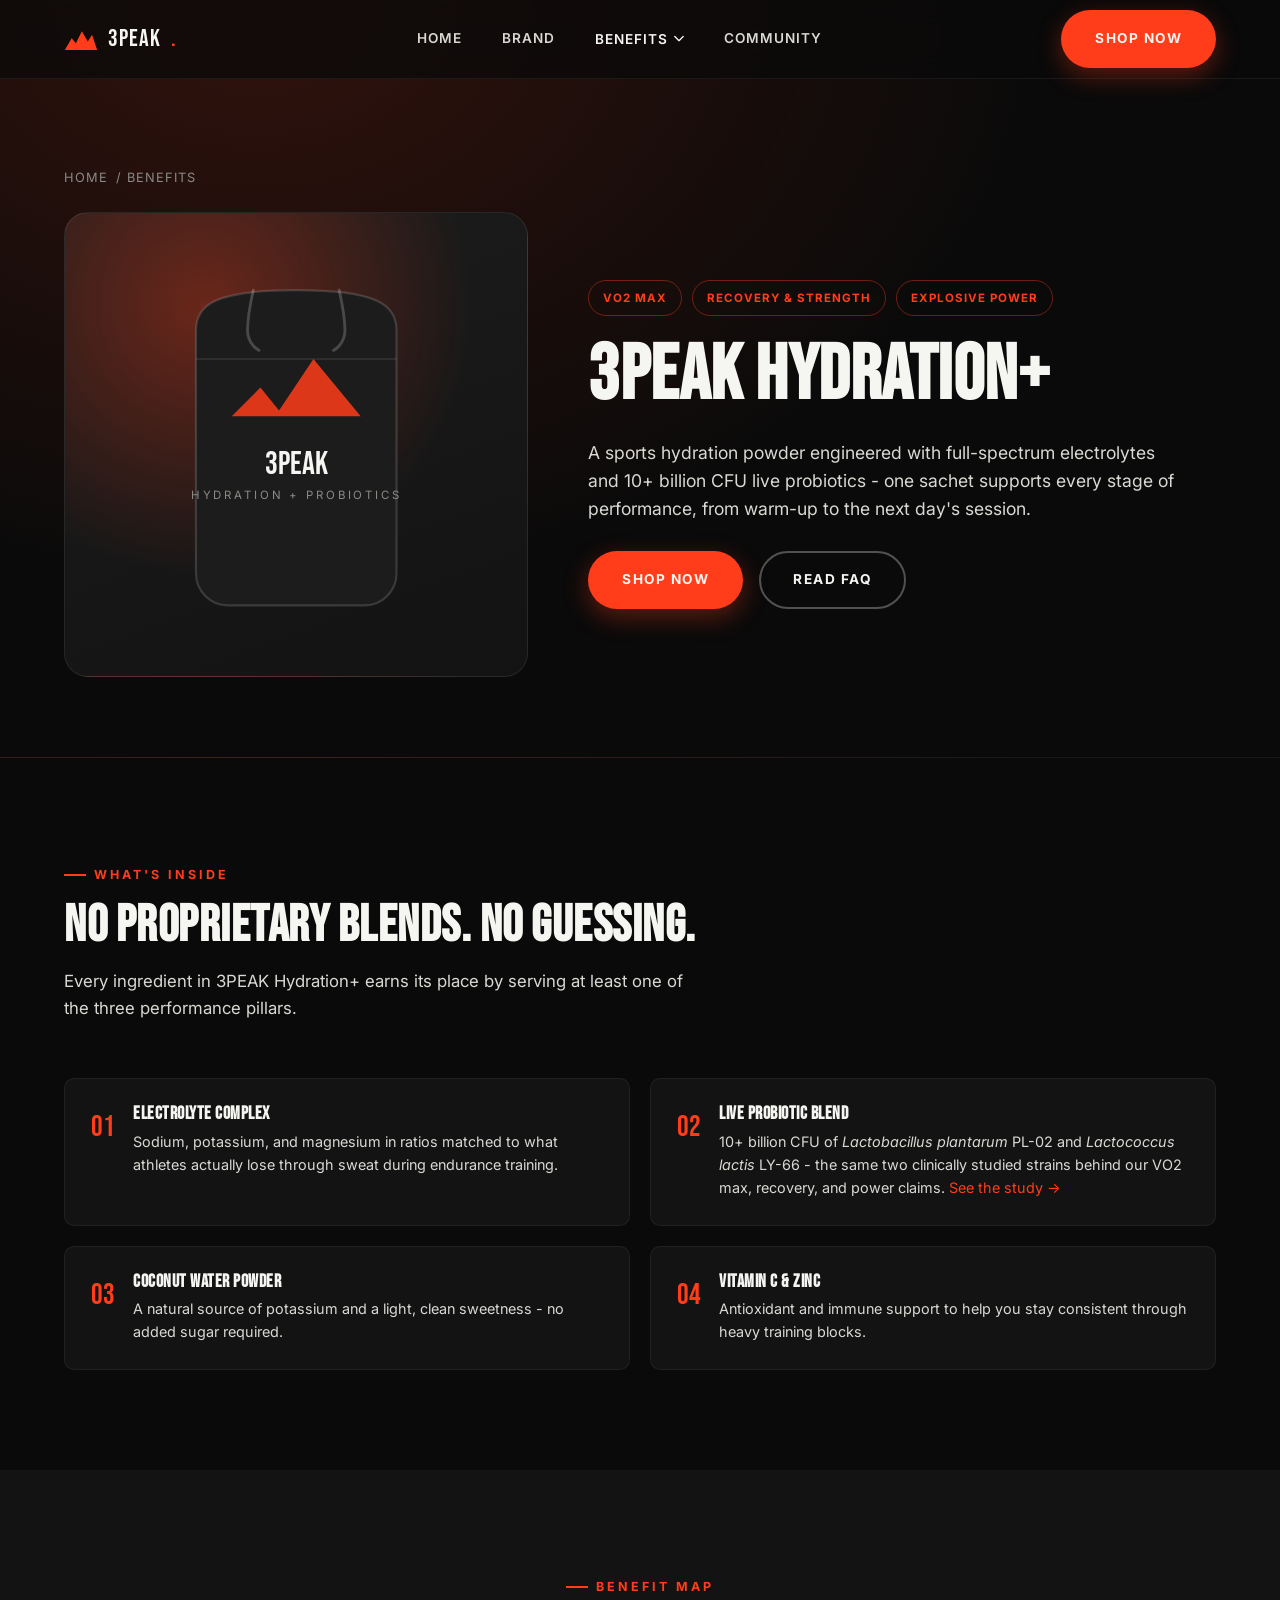
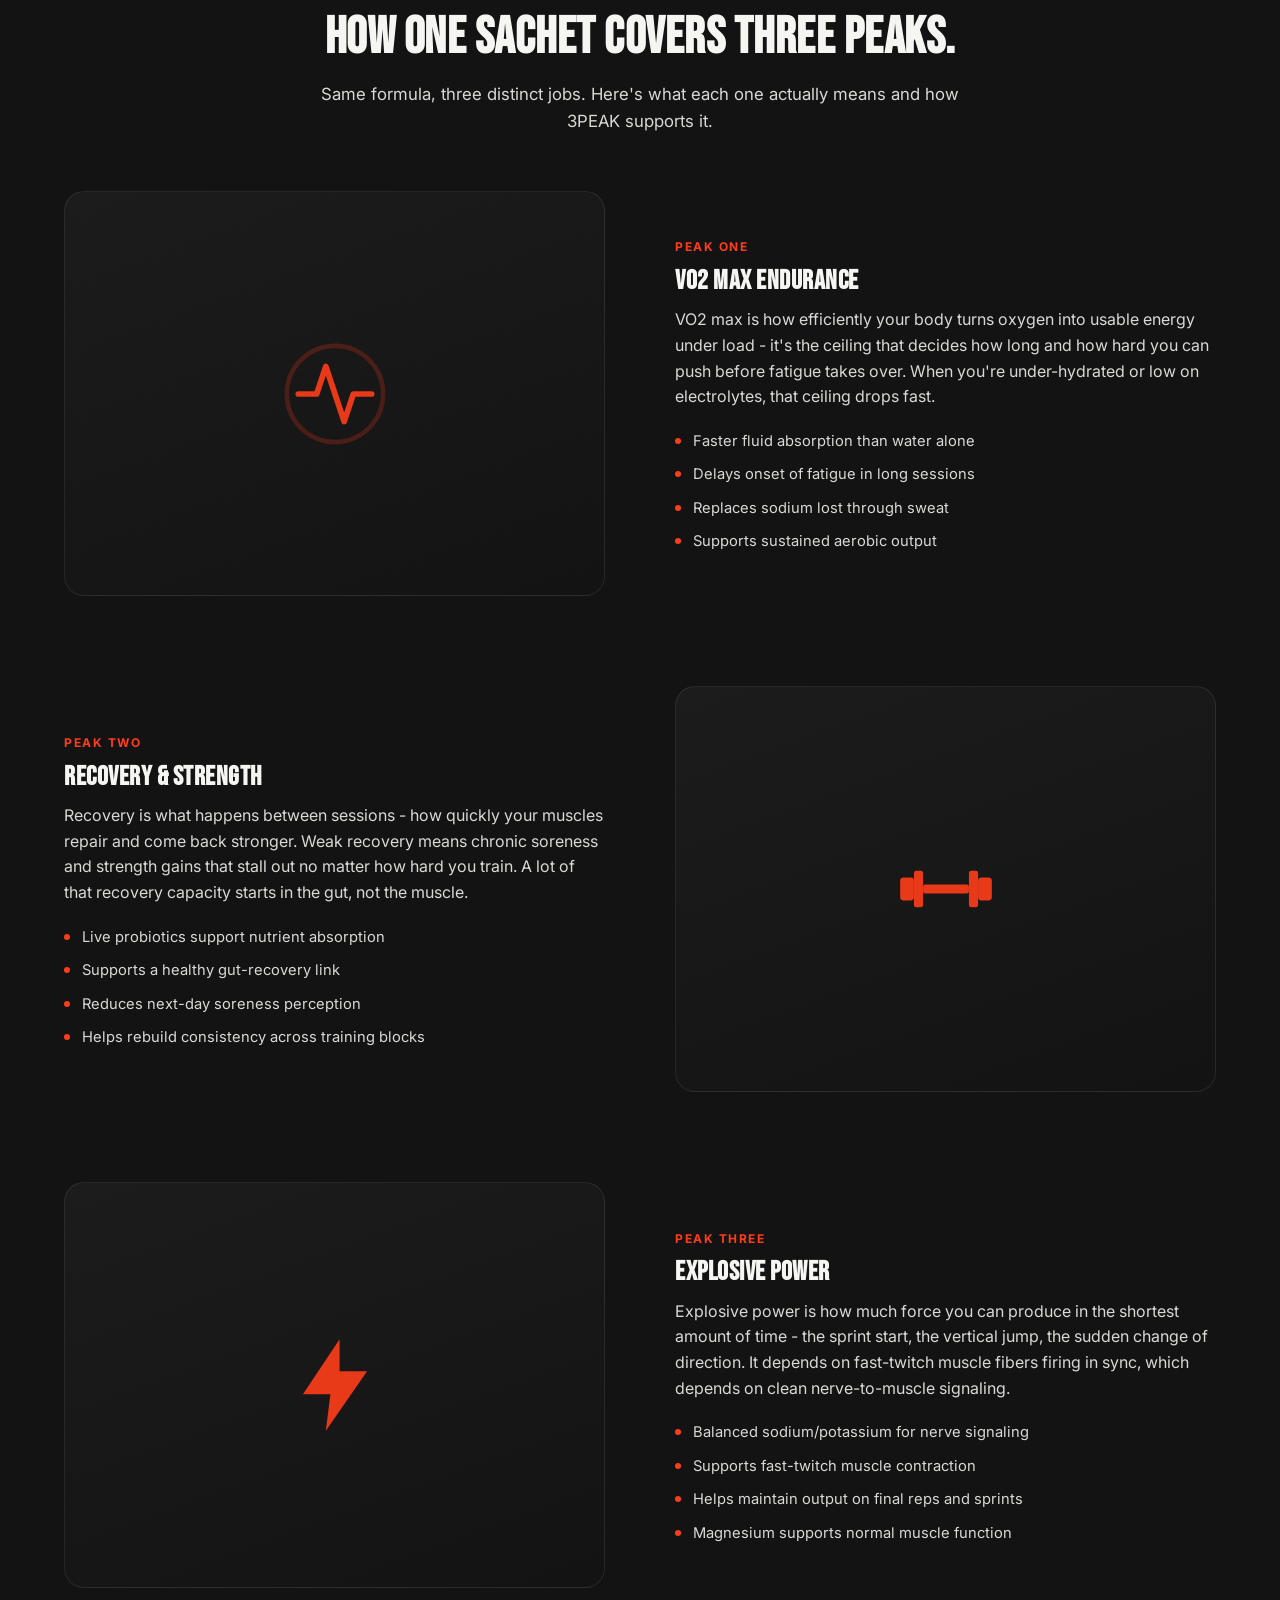
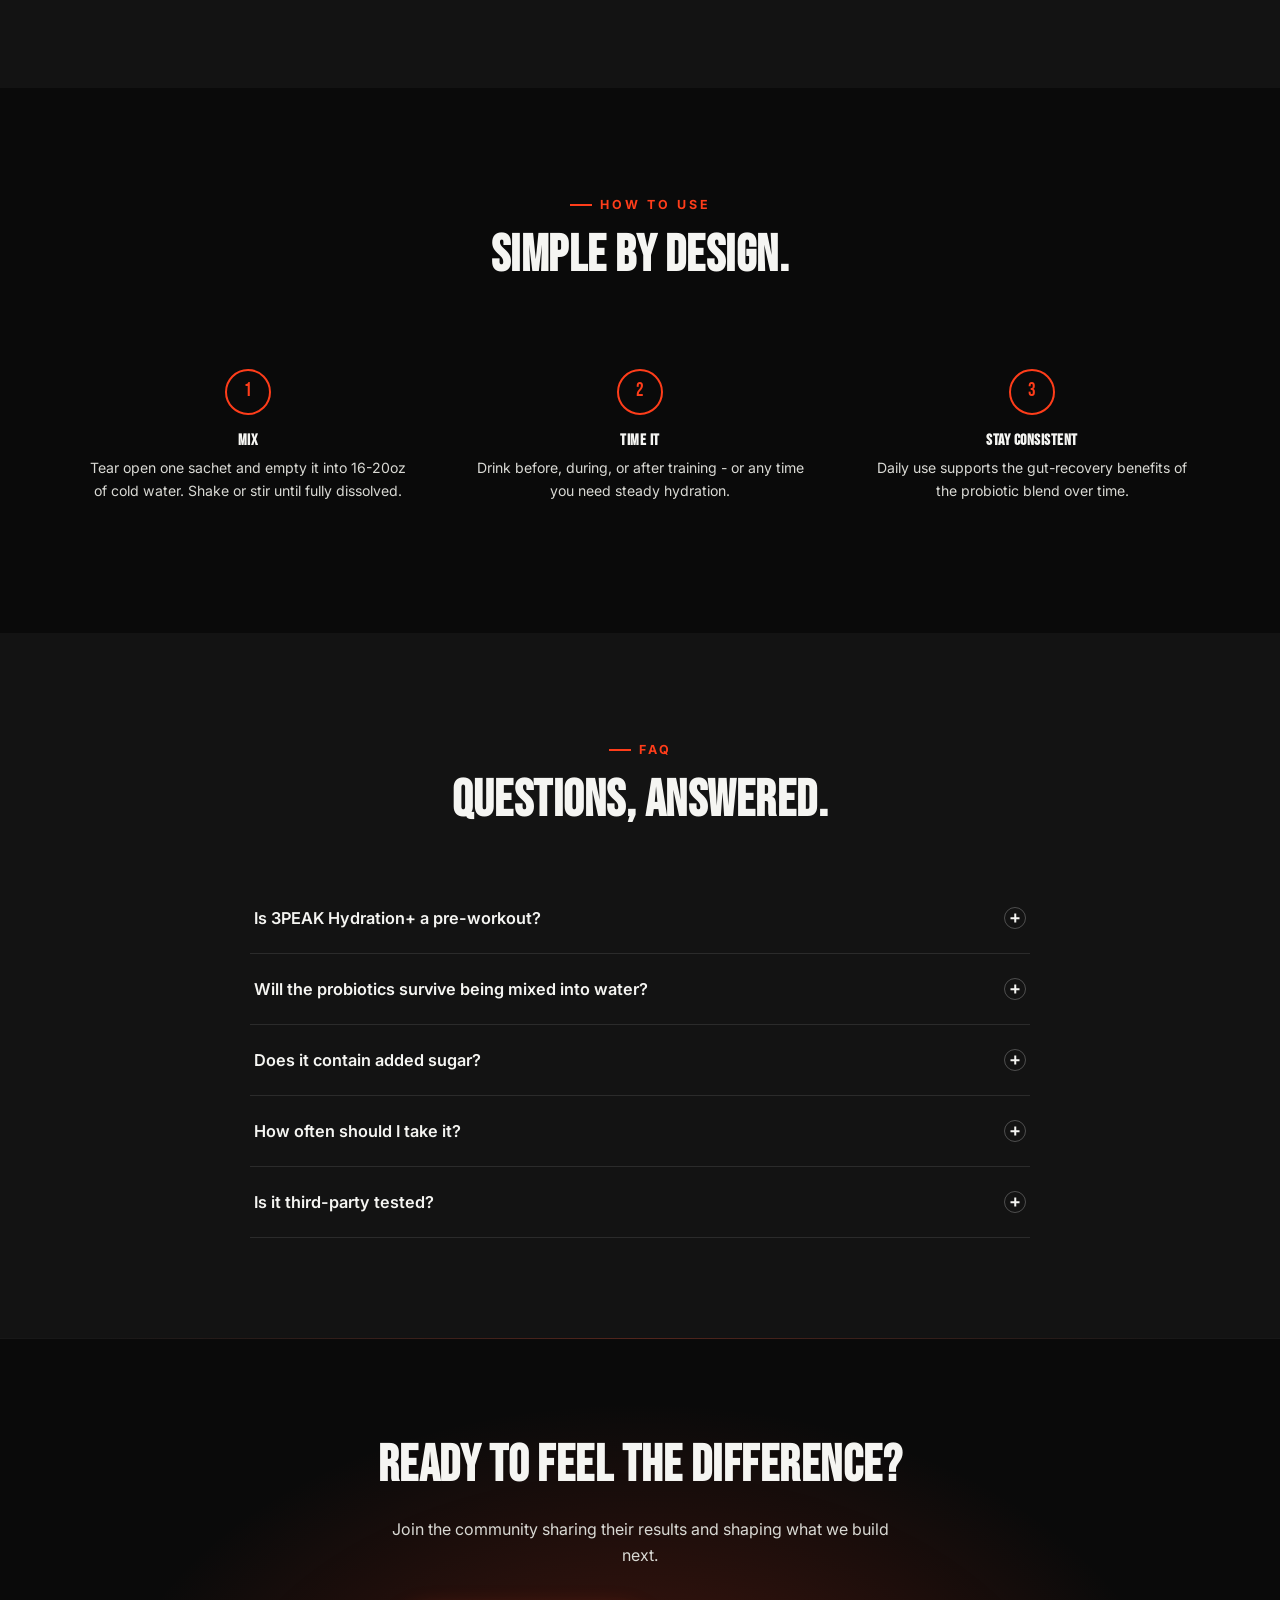
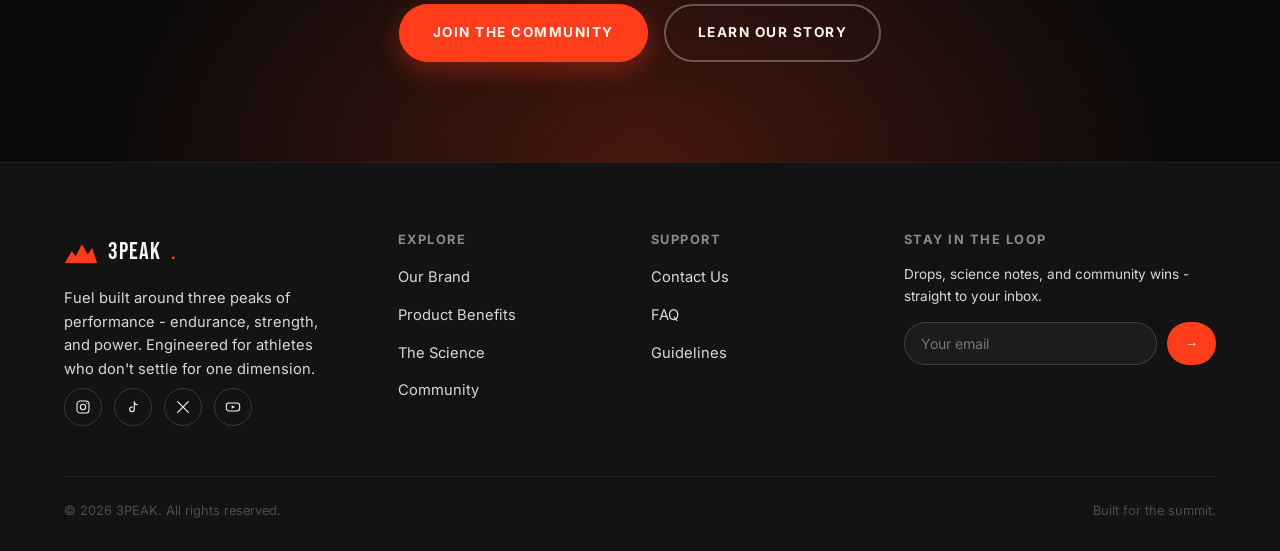
==== commit 30b535d8: "Split benefit map into three explained sections Each pillar (VO2 max, recovery & strength, explosive" ====
--- a/benefits.html
+++ b/benefits.html
@@ -126,49 +126,57 @@
       <div class="section-head center">
         <div class="eyebrow">Benefit Map</div>
         <h2>How one sachet covers three peaks.</h2>
-      </div>
-      <div class="benefit-map">
-        <div class="benefit-map-card">
-          <div class="head">
-            <svg class="peak-icon" viewBox="0 0 48 48" fill="none"><circle cx="24" cy="24" r="21" stroke="currentColor" stroke-width="2" opacity="0.25"/><path d="M8 24H16L20 12L28 36L32 24H40" stroke="currentColor" stroke-width="2.5" stroke-linecap="round" stroke-linejoin="round"/></svg>
-            <h3>VO2 Max Endurance</h3>
-          </div>
-          <div class="body">
-            <ul>
-              <li>Faster fluid absorption than water alone</li>
-              <li>Delays onset of fatigue in long sessions</li>
-              <li>Replaces sodium lost through sweat</li>
-              <li>Supports sustained aerobic output</li>
-            </ul>
-          </div>
-        </div>
-        <div class="benefit-map-card">
-          <div class="head">
-            <svg class="peak-icon" viewBox="0 0 48 48" fill="none"><rect x="4" y="19" width="6" height="10" rx="1.5" fill="currentColor"/><rect x="38" y="19" width="6" height="10" rx="1.5" fill="currentColor"/><rect x="10" y="16" width="4" height="16" rx="1" fill="currentColor"/><rect x="34" y="16" width="4" height="16" rx="1" fill="currentColor"/><rect x="14" y="22" width="20" height="4" rx="1" fill="currentColor"/></svg>
-            <h3>Recovery &amp; Strength</h3>
-          </div>
-          <div class="body">
-            <ul>
-              <li>Live probiotics support nutrient absorption</li>
-              <li>Supports a healthy gut-recovery link</li>
-              <li>Reduces next-day soreness perception</li>
-              <li>Helps rebuild consistency across training blocks</li>
-            </ul>
-          </div>
-        </div>
-        <div class="benefit-map-card">
-          <div class="head">
-            <svg class="peak-icon" viewBox="0 0 48 48" fill="none"><path d="M26 4L10 28H22L20 44L38 18H26L26 4Z" fill="currentColor"/></svg>
-            <h3>Explosive Power</h3>
-          </div>
-          <div class="body">
-            <ul>
-              <li>Balanced sodium/potassium for nerve signaling</li>
-              <li>Supports fast-twitch muscle contraction</li>
-              <li>Helps maintain output on final reps and sprints</li>
-              <li>Magnesium supports normal muscle function</li>
-            </ul>
-          </div>
+        <p>Same formula, three distinct jobs. Here's what each one actually means and how 3PEAK supports it.</p>
+      </div>
+
+      <div class="split" style="margin-bottom:90px;">
+        <div class="split-visual">
+          <svg class="peak-icon" viewBox="0 0 48 48" fill="none"><circle cx="24" cy="24" r="21" stroke="currentColor" stroke-width="2" opacity="0.25"/><path d="M8 24H16L20 12L28 36L32 24H40" stroke="currentColor" stroke-width="2.5" stroke-linecap="round" stroke-linejoin="round"/></svg>
+        </div>
+        <div class="split-copy">
+          <span class="tag" style="color:var(--red);font-size:0.75rem;font-weight:700;letter-spacing:1.5px;text-transform:uppercase;">Peak One</span>
+          <h3 style="margin-top:8px;font-size:clamp(1.3rem, 2.4vw, 1.7rem);">VO2 Max Endurance</h3>
+          <p style="margin:12px 0 20px;">VO2 max is how efficiently your body turns oxygen into usable energy under load - it's the ceiling that decides how long and how hard you can push before fatigue takes over. When you're under-hydrated or low on electrolytes, that ceiling drops fast.</p>
+          <ul class="benefit-map-list" style="display:flex;flex-direction:column;gap:10px;">
+            <li style="padding-left:18px;position:relative;color:var(--off-white);font-size:0.92rem;">Faster fluid absorption than water alone<span style="position:absolute;left:0;top:8px;width:6px;height:6px;border-radius:50%;background:var(--red);"></span></li>
+            <li style="padding-left:18px;position:relative;color:var(--off-white);font-size:0.92rem;">Delays onset of fatigue in long sessions<span style="position:absolute;left:0;top:8px;width:6px;height:6px;border-radius:50%;background:var(--red);"></span></li>
+            <li style="padding-left:18px;position:relative;color:var(--off-white);font-size:0.92rem;">Replaces sodium lost through sweat<span style="position:absolute;left:0;top:8px;width:6px;height:6px;border-radius:50%;background:var(--red);"></span></li>
+            <li style="padding-left:18px;position:relative;color:var(--off-white);font-size:0.92rem;">Supports sustained aerobic output<span style="position:absolute;left:0;top:8px;width:6px;height:6px;border-radius:50%;background:var(--red);"></span></li>
+          </ul>
+        </div>
+      </div>
+
+      <div class="split reverse" style="margin-bottom:90px;">
+        <div class="split-visual">
+          <svg class="peak-icon" viewBox="0 0 48 48" fill="none"><rect x="4" y="19" width="6" height="10" rx="1.5" fill="currentColor"/><rect x="38" y="19" width="6" height="10" rx="1.5" fill="currentColor"/><rect x="10" y="16" width="4" height="16" rx="1" fill="currentColor"/><rect x="34" y="16" width="4" height="16" rx="1" fill="currentColor"/><rect x="14" y="22" width="20" height="4" rx="1" fill="currentColor"/></svg>
+        </div>
+        <div class="split-copy">
+          <span class="tag" style="color:var(--red);font-size:0.75rem;font-weight:700;letter-spacing:1.5px;text-transform:uppercase;">Peak Two</span>
+          <h3 style="margin-top:8px;font-size:clamp(1.3rem, 2.4vw, 1.7rem);">Recovery &amp; Strength</h3>
+          <p style="margin:12px 0 20px;">Recovery is what happens between sessions - how quickly your muscles repair and come back stronger. Weak recovery means chronic soreness and strength gains that stall out no matter how hard you train. A lot of that recovery capacity starts in the gut, not the muscle.</p>
+          <ul class="benefit-map-list" style="display:flex;flex-direction:column;gap:10px;">
+            <li style="padding-left:18px;position:relative;color:var(--off-white);font-size:0.92rem;">Live probiotics support nutrient absorption<span style="position:absolute;left:0;top:8px;width:6px;height:6px;border-radius:50%;background:var(--red);"></span></li>
+            <li style="padding-left:18px;position:relative;color:var(--off-white);font-size:0.92rem;">Supports a healthy gut-recovery link<span style="position:absolute;left:0;top:8px;width:6px;height:6px;border-radius:50%;background:var(--red);"></span></li>
+            <li style="padding-left:18px;position:relative;color:var(--off-white);font-size:0.92rem;">Reduces next-day soreness perception<span style="position:absolute;left:0;top:8px;width:6px;height:6px;border-radius:50%;background:var(--red);"></span></li>
+            <li style="padding-left:18px;position:relative;color:var(--off-white);font-size:0.92rem;">Helps rebuild consistency across training blocks<span style="position:absolute;left:0;top:8px;width:6px;height:6px;border-radius:50%;background:var(--red);"></span></li>
+          </ul>
+        </div>
+      </div>
+
+      <div class="split">
+        <div class="split-visual">
+          <svg class="peak-icon" viewBox="0 0 48 48" fill="none"><path d="M26 4L10 28H22L20 44L38 18H26L26 4Z" fill="currentColor"/></svg>
+        </div>
+        <div class="split-copy">
+          <span class="tag" style="color:var(--red);font-size:0.75rem;font-weight:700;letter-spacing:1.5px;text-transform:uppercase;">Peak Three</span>
+          <h3 style="margin-top:8px;font-size:clamp(1.3rem, 2.4vw, 1.7rem);">Explosive Power</h3>
+          <p style="margin:12px 0 20px;">Explosive power is how much force you can produce in the shortest amount of time - the sprint start, the vertical jump, the sudden change of direction. It depends on fast-twitch muscle fibers firing in sync, which depends on clean nerve-to-muscle signaling.</p>
+          <ul class="benefit-map-list" style="display:flex;flex-direction:column;gap:10px;">
+            <li style="padding-left:18px;position:relative;color:var(--off-white);font-size:0.92rem;">Balanced sodium/potassium for nerve signaling<span style="position:absolute;left:0;top:8px;width:6px;height:6px;border-radius:50%;background:var(--red);"></span></li>
+            <li style="padding-left:18px;position:relative;color:var(--off-white);font-size:0.92rem;">Supports fast-twitch muscle contraction<span style="position:absolute;left:0;top:8px;width:6px;height:6px;border-radius:50%;background:var(--red);"></span></li>
+            <li style="padding-left:18px;position:relative;color:var(--off-white);font-size:0.92rem;">Helps maintain output on final reps and sprints<span style="position:absolute;left:0;top:8px;width:6px;height:6px;border-radius:50%;background:var(--red);"></span></li>
+            <li style="padding-left:18px;position:relative;color:var(--off-white);font-size:0.92rem;">Magnesium supports normal muscle function<span style="position:absolute;left:0;top:8px;width:6px;height:6px;border-radius:50%;background:var(--red);"></span></li>
+          </ul>
         </div>
       </div>
     </div>
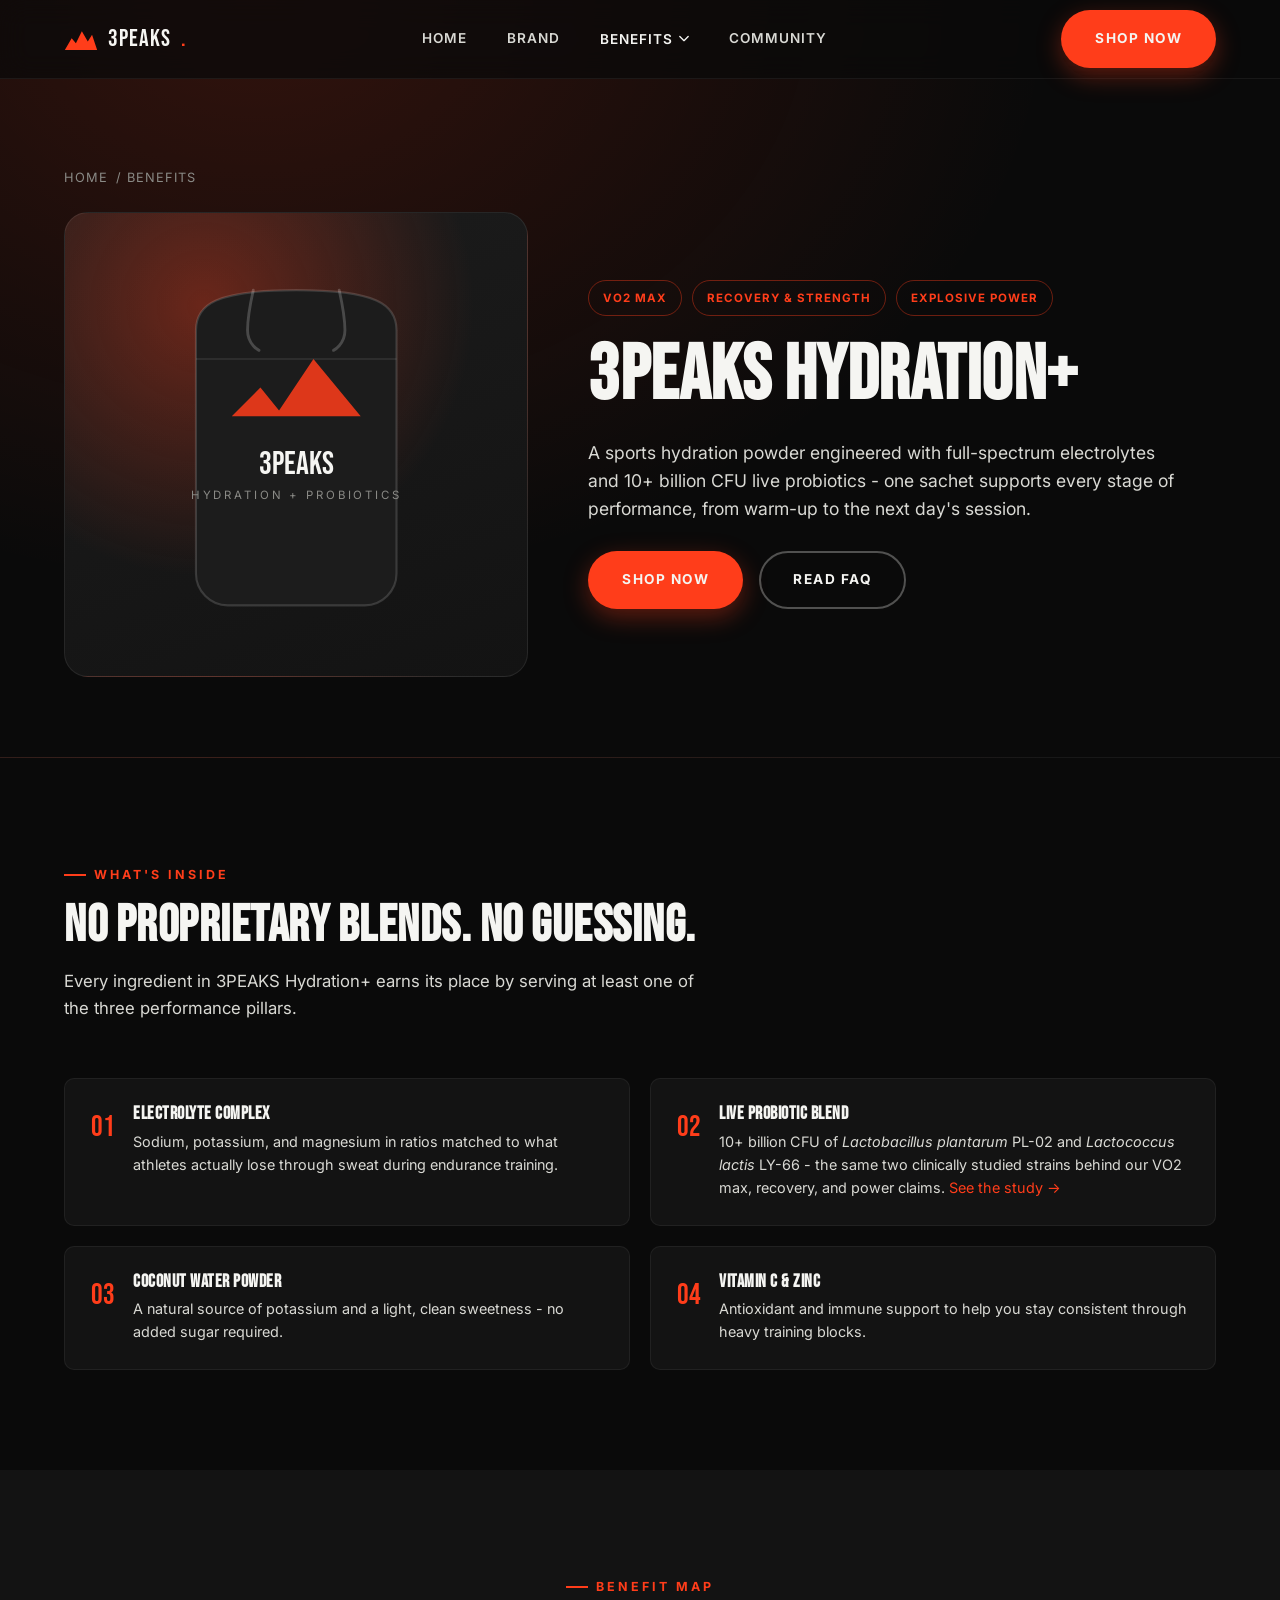
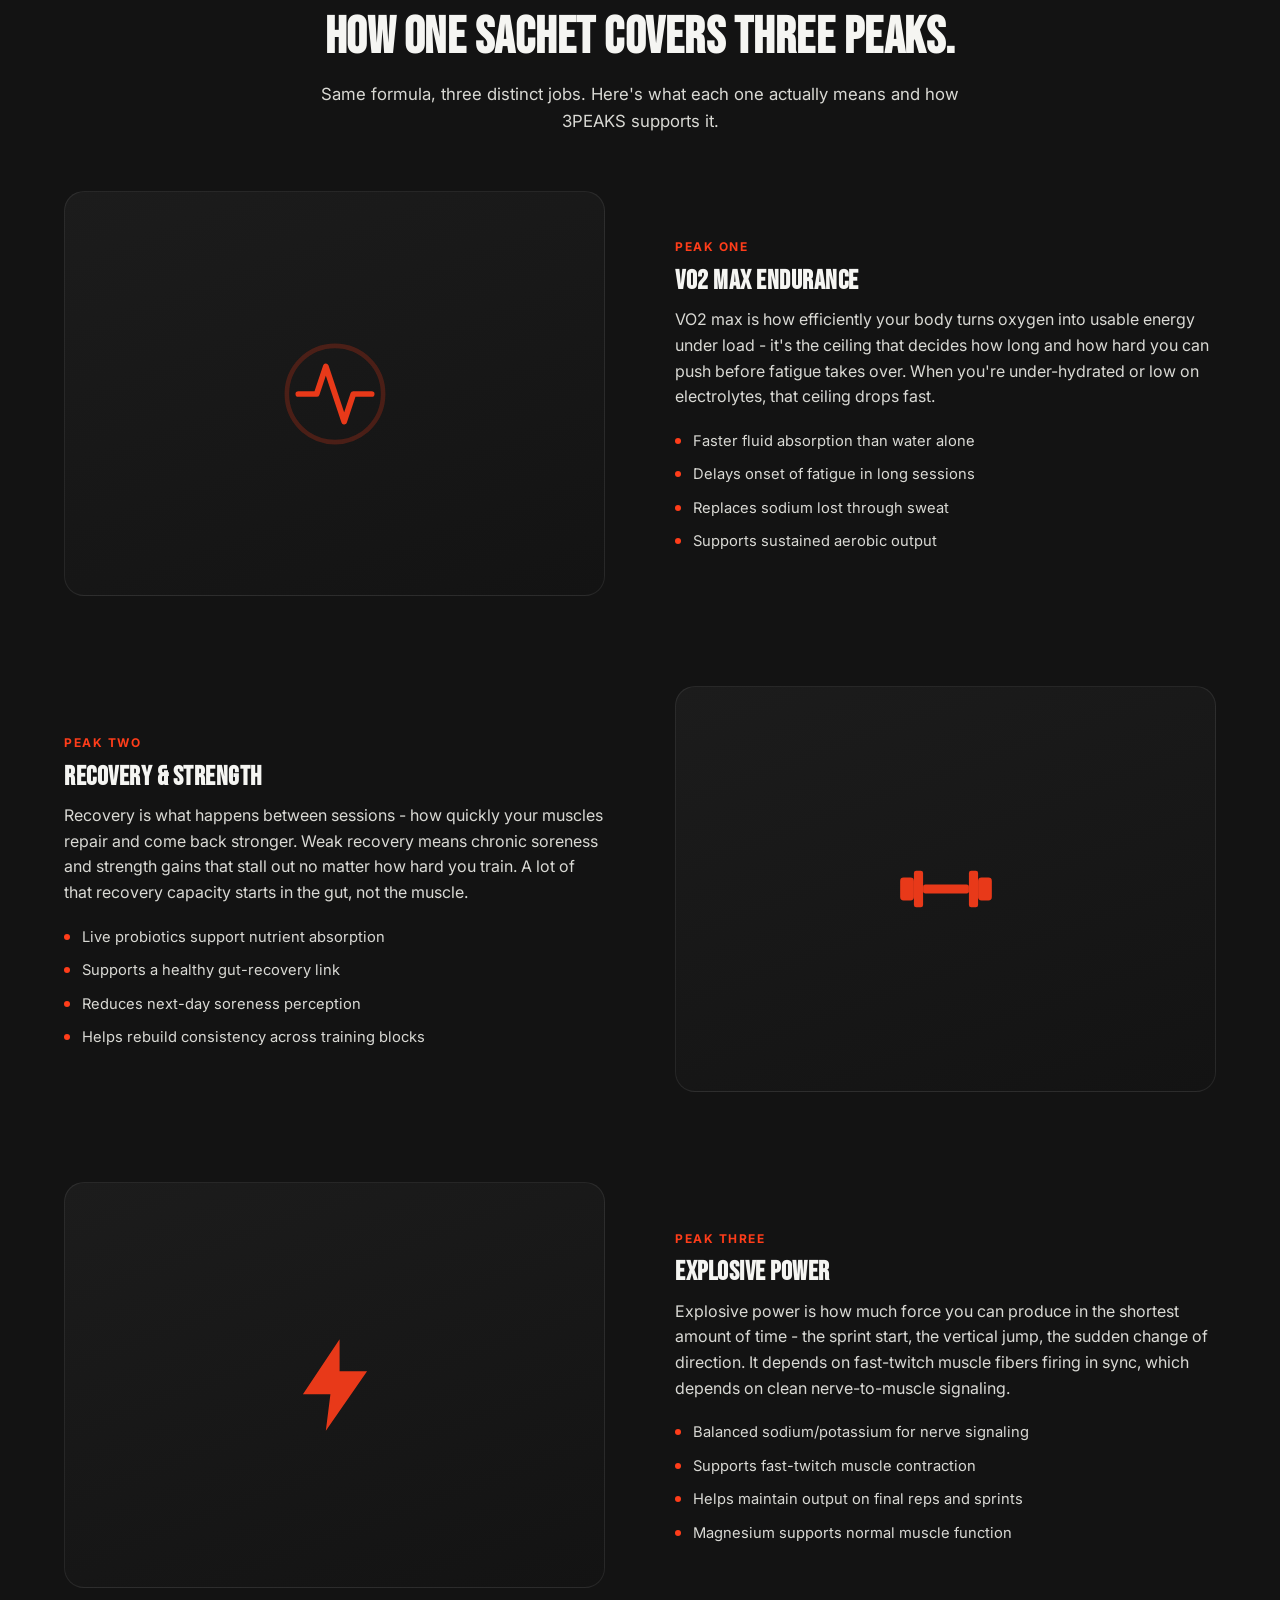
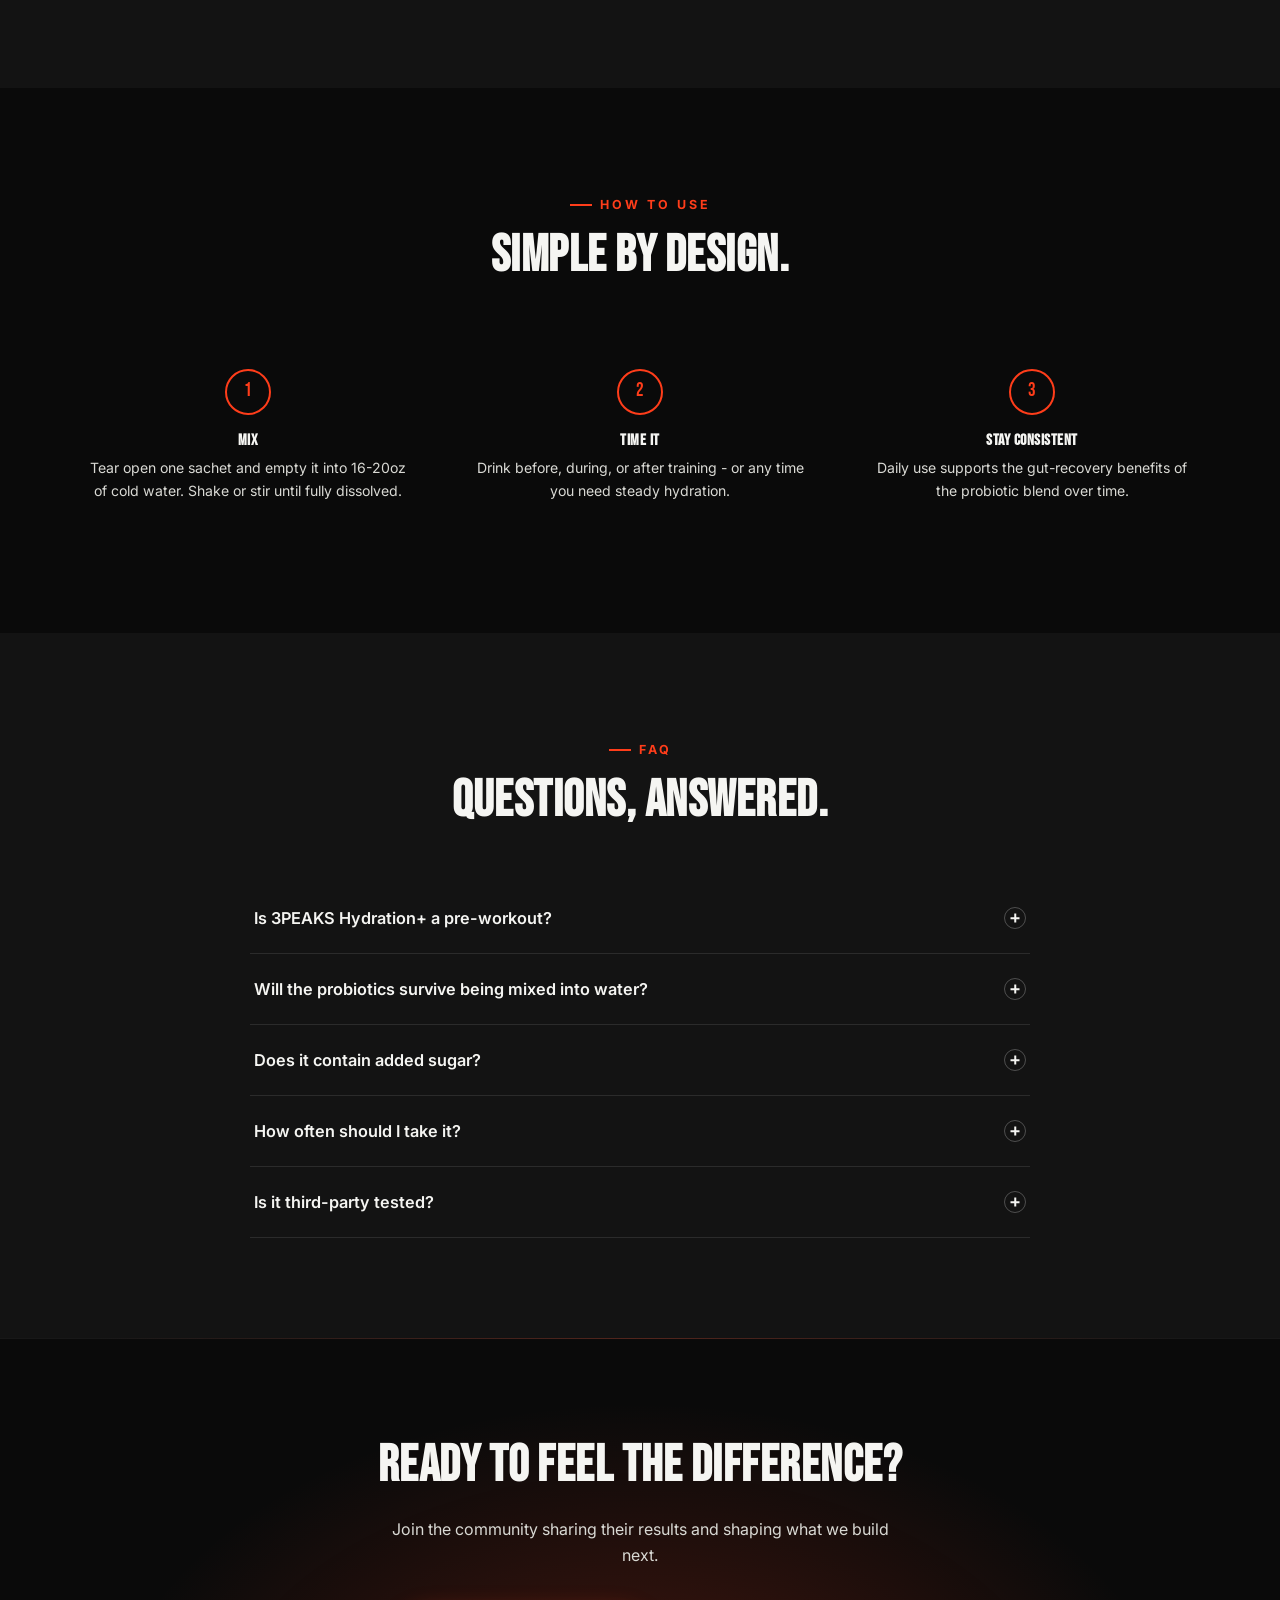
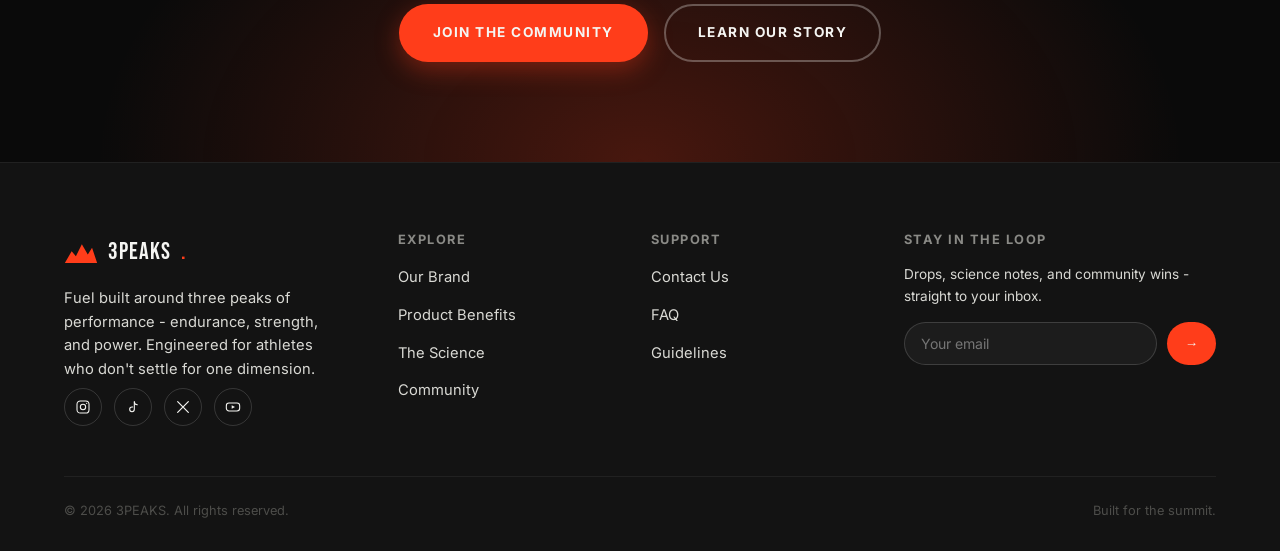
==== commit 83046161: "Rename brand from 3PEAK to 3PEAKS across every page Logo, titles, meta descriptions, body copy, and " ====
--- a/benefits.html
+++ b/benefits.html
@@ -3,8 +3,8 @@
 <head>
 <meta charset="UTF-8">
 <meta name="viewport" content="width=device-width, initial-scale=1.0">
-<title>Product Benefits - 3PEAK Hydration+</title>
-<meta name="description" content="See how 3PEAK Hydration+ - a sports hydration powder with live probiotics - supports VO2 max endurance, muscle recovery &amp; strength, and explosive power.">
+<title>Product Benefits - 3PEAKS Hydration+</title>
+<meta name="description" content="See how 3PEAKS Hydration+ - a sports hydration powder with live probiotics - supports VO2 max endurance, muscle recovery &amp; strength, and explosive power.">
 <link rel="preconnect" href="https://fonts.googleapis.com">
 <link rel="preconnect" href="https://fonts.gstatic.com" crossorigin>
 <link href="https://fonts.googleapis.com/css2?family=Bebas+Neue&family=Inter:wght@400;500;600;700;800&display=swap" rel="stylesheet">
@@ -18,7 +18,7 @@
       <svg class="mark" viewBox="0 0 40 30" fill="none" xmlns="http://www.w3.org/2000/svg">
         <path d="M1 28L9 14L14 20L21 6L28 18L33 10L39 28H1Z" fill="#ff3d1a"/>
       </svg>
-      3PEAK<span>.</span>
+      3PEAKS<span>.</span>
     </a>
     <div class="nav-links">
       <a href="index.html">Home</a>
@@ -58,7 +58,7 @@
             <path d="M70 12C70 12 66 30 66 40C66 50 74 54 74 54" stroke="rgba(255,255,255,0.2)" stroke-width="2" stroke-linecap="round"/>
             <path d="M130 12C130 12 134 30 134 40C134 50 126 54 126 54" stroke="rgba(255,255,255,0.2)" stroke-width="2" stroke-linecap="round"/>
             <path d="M55 100L75 80L88 96L112 60L145 100H55Z" fill="#ff3d1a" opacity="0.85"/>
-            <text x="100" y="140" text-anchor="middle" font-family="Bebas Neue" font-size="22" fill="#f5f5f2">3PEAK</text>
+            <text x="100" y="140" text-anchor="middle" font-family="Bebas Neue" font-size="22" fill="#f5f5f2">3PEAKS</text>
             <text x="100" y="158" text-anchor="middle" font-family="Inter" font-size="8" letter-spacing="2" fill="#8a8a86">HYDRATION + PROBIOTICS</text>
           </svg>
         </div>
@@ -68,7 +68,7 @@
             <span>Recovery &amp; Strength</span>
             <span>Explosive Power</span>
           </div>
-          <h1>3PEAK Hydration+</h1>
+          <h1>3PEAKS Hydration+</h1>
           <p>A sports hydration powder engineered with full-spectrum electrolytes and 10+ billion CFU live probiotics - one sachet supports every stage of performance, from warm-up to the next day's session.</p>
           <div class="hero-actions" style="margin-top:28px;">
             <a href="community.html" class="btn btn-primary">Shop Now</a>
@@ -85,7 +85,7 @@
       <div class="section-head">
         <div class="eyebrow">What's Inside</div>
         <h2>No proprietary blends. No guessing.</h2>
-        <p>Every ingredient in 3PEAK Hydration+ earns its place by serving at least one of the three performance pillars.</p>
+        <p>Every ingredient in 3PEAKS Hydration+ earns its place by serving at least one of the three performance pillars.</p>
       </div>
       <div class="ingredient-grid">
         <div class="ingredient-card">
@@ -126,7 +126,7 @@
       <div class="section-head center">
         <div class="eyebrow">Benefit Map</div>
         <h2>How one sachet covers three peaks.</h2>
-        <p>Same formula, three distinct jobs. Here's what each one actually means and how 3PEAK supports it.</p>
+        <p>Same formula, three distinct jobs. Here's what each one actually means and how 3PEAKS supports it.</p>
       </div>
 
       <div class="split" style="margin-bottom:90px;">
@@ -219,7 +219,7 @@
       <div class="faq-list">
         <div class="faq-item">
           <button class="faq-question">
-            Is 3PEAK Hydration+ a pre-workout?
+            Is 3PEAKS Hydration+ a pre-workout?
             <span class="icon"></span>
           </button>
           <div class="faq-answer">
@@ -241,7 +241,7 @@
             <span class="icon"></span>
           </button>
           <div class="faq-answer">
-            <p>No. 3PEAK Hydration+ has zero added sugar. Its light sweetness comes from natural coconut water powder.</p>
+            <p>No. 3PEAKS Hydration+ has zero added sugar. Its light sweetness comes from natural coconut water powder.</p>
           </div>
         </div>
         <div class="faq-item">
@@ -286,7 +286,7 @@
       <div class="footer-brand">
         <a href="index.html" class="logo">
           <svg class="mark" viewBox="0 0 40 30" fill="none" xmlns="http://www.w3.org/2000/svg"><path d="M1 28L9 14L14 20L21 6L28 18L33 10L39 28H1Z" fill="#ff3d1a"/></svg>
-          3PEAK<span>.</span>
+          3PEAKS<span>.</span>
         </a>
         <p>Fuel built around three peaks of performance - endurance, strength, and power. Engineered for athletes who don't settle for one dimension.</p>
         <div class="footer-social">
@@ -323,7 +323,7 @@
       </div>
     </div>
     <div class="footer-bottom">
-      <span>© 2026 3PEAK. All rights reserved.</span>
+      <span>© 2026 3PEAKS. All rights reserved.</span>
       <span>Built for the summit.</span>
     </div>
   </div>
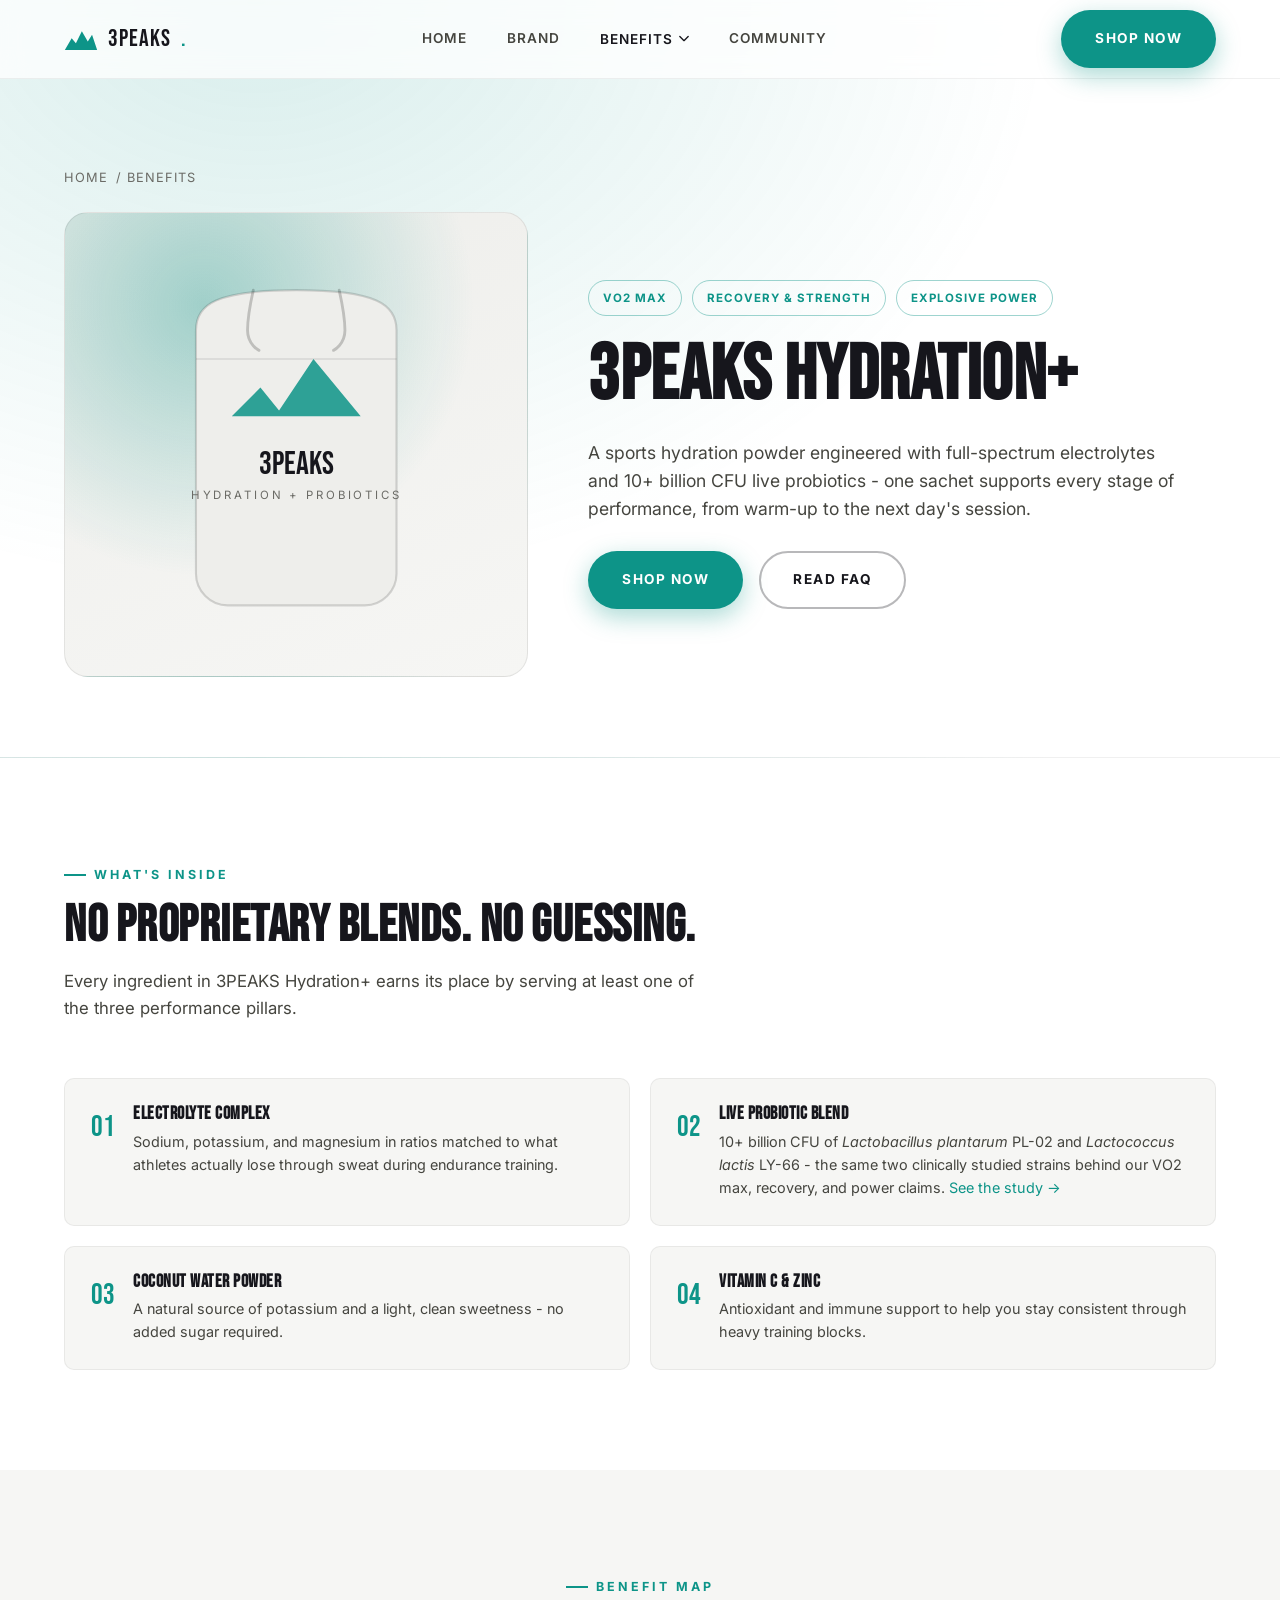
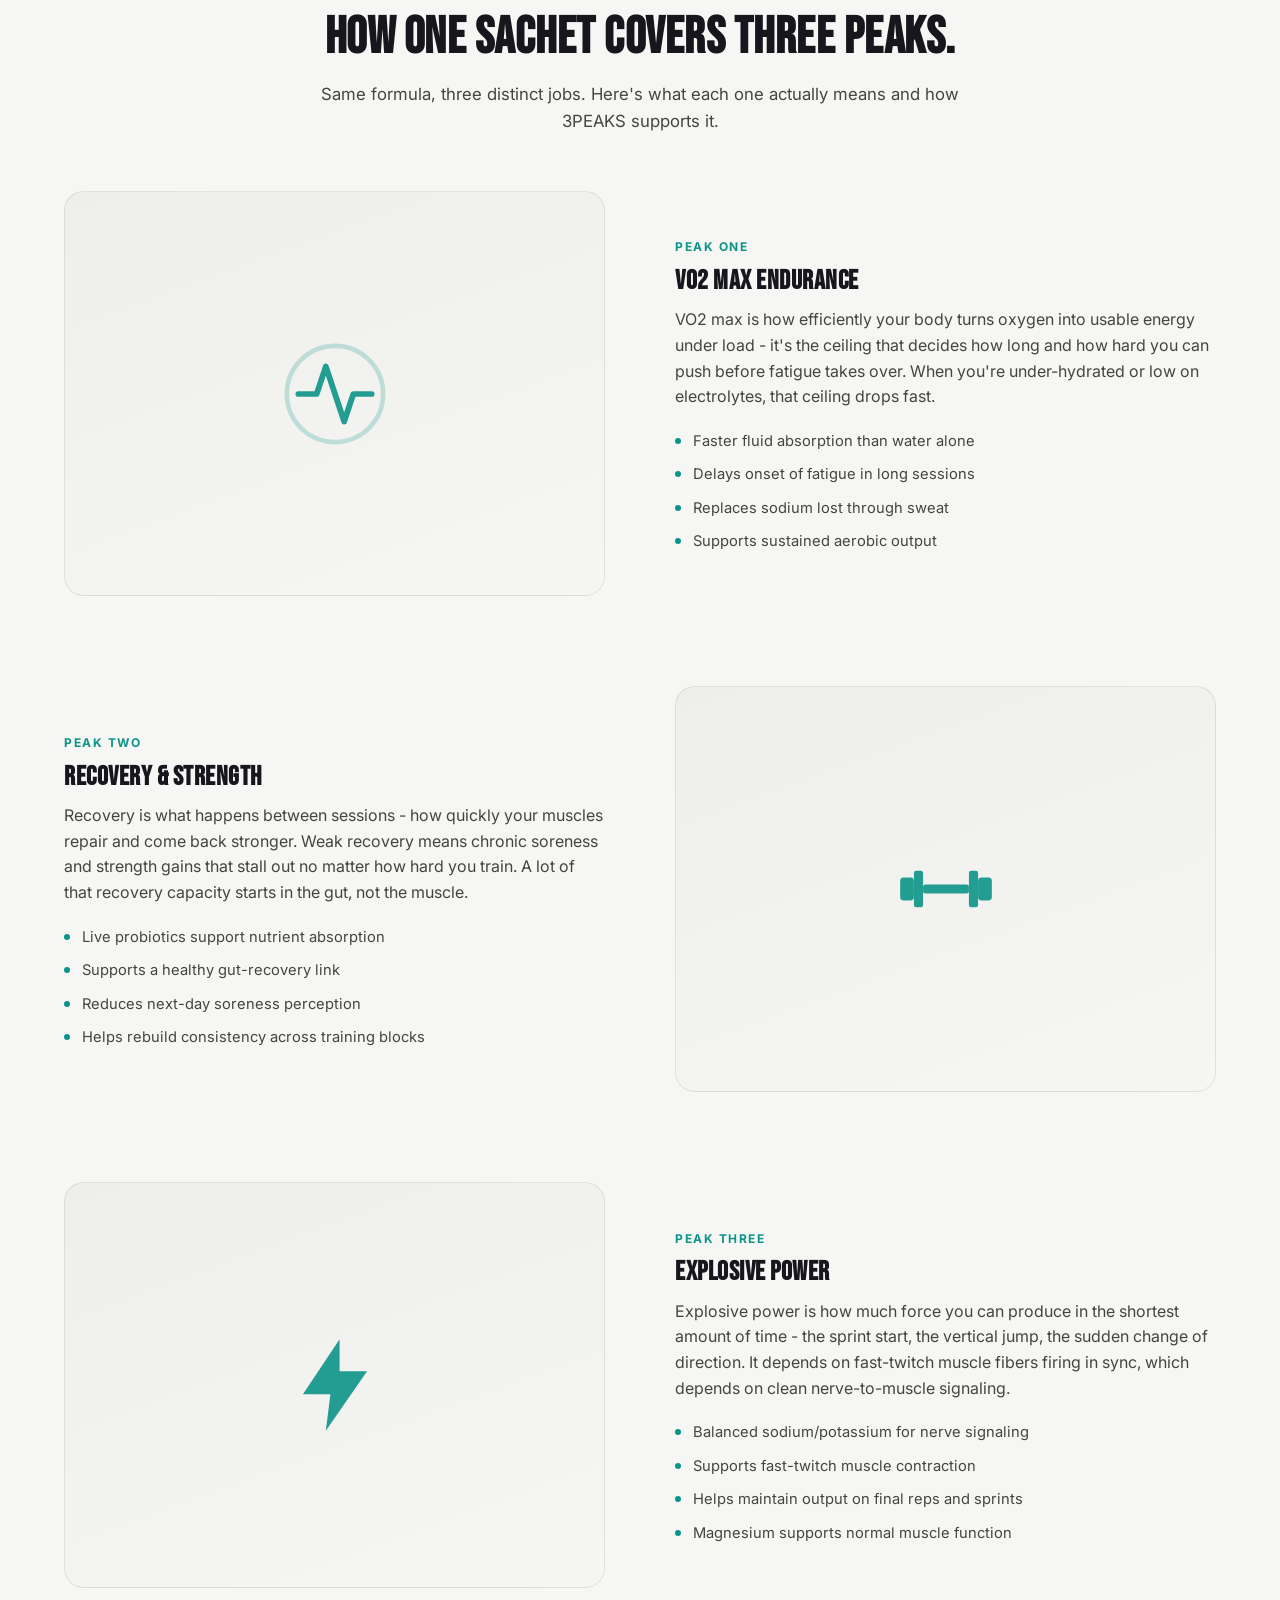
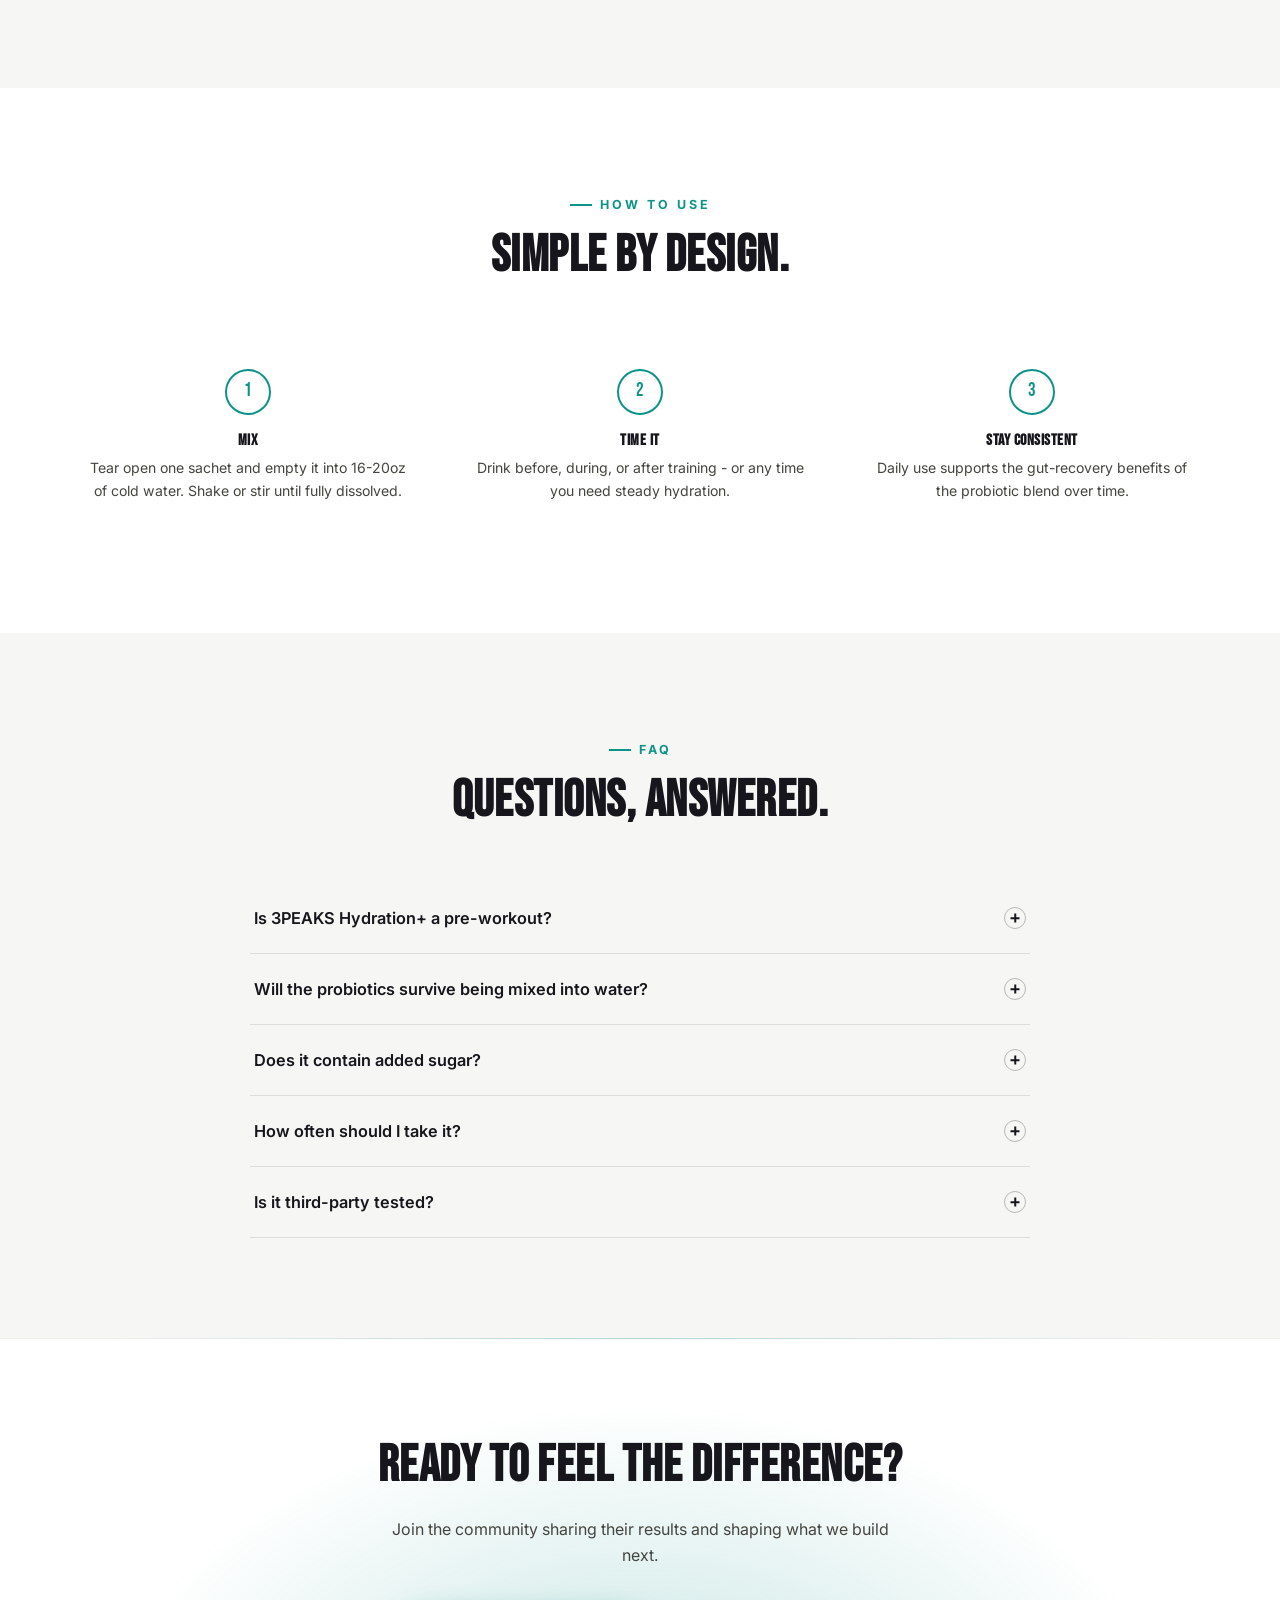
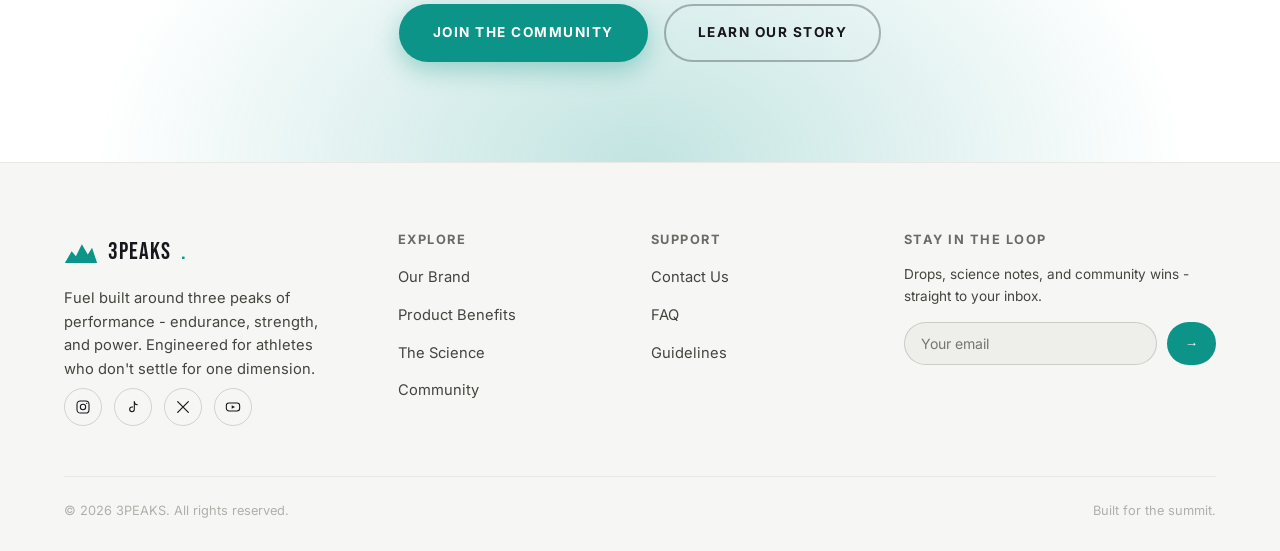
==== commit 73650ce7: "Switch site theme from dark to light with a new teal accent - Background: black -> white/light gray " ====
--- a/benefits.html
+++ b/benefits.html
@@ -16,7 +16,7 @@
   <div class="nav container">
     <a href="index.html" class="logo">
       <svg class="mark" viewBox="0 0 40 30" fill="none" xmlns="http://www.w3.org/2000/svg">
-        <path d="M1 28L9 14L14 20L21 6L28 18L33 10L39 28H1Z" fill="#ff3d1a"/>
+        <path d="M1 28L9 14L14 20L21 6L28 18L33 10L39 28H1Z" fill="#0d9488"/>
       </svg>
       3PEAKS<span>.</span>
     </a>
@@ -53,13 +53,13 @@
       <div class="product-hero">
         <div class="product-visual">
           <svg class="product-pouch" viewBox="0 0 200 240" fill="none" xmlns="http://www.w3.org/2000/svg">
-            <path d="M30 40C30 22 44 12 100 12C156 12 170 22 170 40V210C170 222 160 232 148 232H52C40 232 30 222 30 210V40Z" fill="#1c1c1c" stroke="rgba(255,255,255,0.15)" stroke-width="1.5"/>
-            <path d="M30 60H170" stroke="rgba(255,255,255,0.1)"/>
-            <path d="M70 12C70 12 66 30 66 40C66 50 74 54 74 54" stroke="rgba(255,255,255,0.2)" stroke-width="2" stroke-linecap="round"/>
-            <path d="M130 12C130 12 134 30 134 40C134 50 126 54 126 54" stroke="rgba(255,255,255,0.2)" stroke-width="2" stroke-linecap="round"/>
-            <path d="M55 100L75 80L88 96L112 60L145 100H55Z" fill="#ff3d1a" opacity="0.85"/>
-            <text x="100" y="140" text-anchor="middle" font-family="Bebas Neue" font-size="22" fill="#f5f5f2">3PEAKS</text>
-            <text x="100" y="158" text-anchor="middle" font-family="Inter" font-size="8" letter-spacing="2" fill="#8a8a86">HYDRATION + PROBIOTICS</text>
+            <path d="M30 40C30 22 44 12 100 12C156 12 170 22 170 40V210C170 222 160 232 148 232H52C40 232 30 222 30 210V40Z" fill="#eeeeeb" stroke="rgba(0,0,0,0.15)" stroke-width="1.5"/>
+            <path d="M30 60H170" stroke="rgba(0,0,0,0.1)"/>
+            <path d="M70 12C70 12 66 30 66 40C66 50 74 54 74 54" stroke="rgba(0,0,0,0.2)" stroke-width="2" stroke-linecap="round"/>
+            <path d="M130 12C130 12 134 30 134 40C134 50 126 54 126 54" stroke="rgba(0,0,0,0.2)" stroke-width="2" stroke-linecap="round"/>
+            <path d="M55 100L75 80L88 96L112 60L145 100H55Z" fill="#0d9488" opacity="0.85"/>
+            <text x="100" y="140" text-anchor="middle" font-family="Bebas Neue" font-size="22" fill="#16161c">3PEAKS</text>
+            <text x="100" y="158" text-anchor="middle" font-family="Inter" font-size="8" letter-spacing="2" fill="#6b6b66">HYDRATION + PROBIOTICS</text>
           </svg>
         </div>
         <div class="product-copy">
@@ -285,7 +285,7 @@
     <div class="footer-grid">
       <div class="footer-brand">
         <a href="index.html" class="logo">
-          <svg class="mark" viewBox="0 0 40 30" fill="none" xmlns="http://www.w3.org/2000/svg"><path d="M1 28L9 14L14 20L21 6L28 18L33 10L39 28H1Z" fill="#ff3d1a"/></svg>
+          <svg class="mark" viewBox="0 0 40 30" fill="none" xmlns="http://www.w3.org/2000/svg"><path d="M1 28L9 14L14 20L21 6L28 18L33 10L39 28H1Z" fill="#0d9488"/></svg>
           3PEAKS<span>.</span>
         </a>
         <p>Fuel built around three peaks of performance - endurance, strength, and power. Engineered for athletes who don't settle for one dimension.</p>
--- a/css/style.css
+++ b/css/style.css
@@ -3,17 +3,17 @@
    ============================================ */
 
 :root {
-  --black: #0a0a0a;
-  --black-soft: #131313;
-  --charcoal: #1c1c1c;
-  --charcoal-light: #262626;
-  --white: #f5f5f2;
-  --off-white: #d9d9d4;
-  --gray: #8a8a86;
-  --gray-dark: #4d4d4a;
-  --red: #ff3d1a;
-  --red-dark: #cc2e10;
-  --red-glow: rgba(255, 61, 26, 0.35);
+  --black: #ffffff;
+  --black-soft: #f6f6f4;
+  --charcoal: #eeeeeb;
+  --charcoal-light: #e6e6e2;
+  --white: #16161c;
+  --off-white: #45453f;
+  --gray: #6b6b66;
+  --gray-dark: #b0b0aa;
+  --red: #0d9488;
+  --red-dark: #0b7d72;
+  --red-glow: rgba(13, 148, 136, 0.35);
 
   --font-display: 'Bebas Neue', 'Arial Narrow', sans-serif;
   --font-body: 'Inter', -apple-system, BlinkMacSystemFont, 'Segoe UI', sans-serif;
@@ -145,7 +145,7 @@
 
 .btn-primary {
   background: var(--red);
-  color: var(--white);
+  color: #ffffff;
   box-shadow: 0 8px 24px var(--red-glow);
 }
 
@@ -156,7 +156,7 @@
 
 .btn-outline {
   background: transparent;
-  border-color: rgba(245, 245, 242, 0.3);
+  border-color: rgba(22, 22, 28, 0.3);
   color: var(--white);
 }
 
@@ -176,10 +176,10 @@
   left: 0;
   right: 0;
   z-index: 1000;
-  background: rgba(10, 10, 10, 0.75);
+  background: rgba(255, 255, 255, 0.75);
   backdrop-filter: blur(14px);
   -webkit-backdrop-filter: blur(14px);
-  border-bottom: 1px solid rgba(255, 255, 255, 0.06);
+  border-bottom: 1px solid rgba(0, 0, 0, 0.06);
 }
 
 .nav {
@@ -291,7 +291,7 @@
   transform: translate(-50%, 8px);
   min-width: 240px;
   background: var(--charcoal);
-  border: 1px solid rgba(255,255,255,0.08);
+  border: 1px solid rgba(0,0,0,0.08);
   border-radius: 12px;
   padding: 8px;
   margin-top: 14px;
@@ -328,7 +328,7 @@
 .nav-dropdown-menu a::after { display: none; }
 
 .nav-dropdown-menu a:hover {
-  background: rgba(255,61,26,0.1);
+  background: rgba(13,148,136,0.1);
 }
 
 .nav-dropdown-menu a span {
@@ -370,8 +370,8 @@
   position: relative;
   padding-top: 78px;
   background:
-    radial-gradient(ellipse at 15% 20%, rgba(255, 61, 26, 0.16), transparent 55%),
-    radial-gradient(ellipse at 85% 80%, rgba(255, 61, 26, 0.1), transparent 50%),
+    radial-gradient(ellipse at 15% 20%, rgba(13, 148, 136, 0.16), transparent 55%),
+    radial-gradient(ellipse at 85% 80%, rgba(13, 148, 136, 0.1), transparent 50%),
     var(--black);
   overflow: hidden;
 }
@@ -381,8 +381,8 @@
   position: absolute;
   inset: 0;
   background-image:
-    linear-gradient(rgba(255,255,255,0.035) 1px, transparent 1px),
-    linear-gradient(90deg, rgba(255,255,255,0.035) 1px, transparent 1px);
+    linear-gradient(rgba(0,0,0,0.035) 1px, transparent 1px),
+    linear-gradient(90deg, rgba(0,0,0,0.035) 1px, transparent 1px);
   background-size: 46px 46px;
   mask-image: linear-gradient(to bottom, black, transparent 75%);
   pointer-events: none;
@@ -449,7 +449,7 @@
 .hero-peaks {
   width: 100%;
   max-width: 460px;
-  filter: drop-shadow(0 30px 60px rgba(255, 61, 26, 0.25));
+  filter: drop-shadow(0 30px 60px rgba(13, 148, 136, 0.25));
 }
 
 /* ============ Peak Icon (shared) ============ */
@@ -467,7 +467,7 @@
 
 .pillar-card {
   background: var(--black-soft);
-  border: 1px solid rgba(255,255,255,0.06);
+  border: 1px solid rgba(0,0,0,0.06);
   border-radius: var(--radius);
   padding: 40px 32px;
   transition: transform 0.25s ease, border-color 0.25s ease, background 0.25s ease;
@@ -482,7 +482,7 @@
   right: 6px;
   font-family: var(--font-display);
   font-size: 6rem;
-  color: rgba(255,255,255,0.03);
+  color: rgba(0,0,0,0.03);
   line-height: 1;
 }
 
@@ -524,12 +524,12 @@
   aspect-ratio: 4/5;
   border-radius: 24px;
   background:
-    radial-gradient(circle at 30% 20%, rgba(255,61,26,0.35), transparent 55%),
+    radial-gradient(circle at 30% 20%, rgba(13,148,136,0.35), transparent 55%),
     linear-gradient(160deg, var(--charcoal), var(--black-soft));
   display: flex;
   align-items: center;
   justify-content: center;
-  border: 1px solid rgba(255,255,255,0.08);
+  border: 1px solid rgba(0,0,0,0.08);
 }
 
 .product-pouch {
@@ -562,7 +562,7 @@
 .community-teaser {
   text-align: center;
   background:
-    radial-gradient(ellipse at center, rgba(255,61,26,0.14), transparent 60%),
+    radial-gradient(ellipse at center, rgba(13,148,136,0.14), transparent 60%),
     var(--black-soft);
   border-radius: 24px;
   padding: 90px 40px;
@@ -595,7 +595,7 @@
   justify-content: center;
   font-family: var(--font-display);
   font-size: 1rem;
-  color: var(--white);
+  color: #ffffff;
 }
 
 .avatar-row .avatar:first-child { margin-left: 0; }
@@ -603,7 +603,7 @@
 /* ============ Footer ============ */
 .site-footer {
   background: var(--black-soft);
-  border-top: 1px solid rgba(255,255,255,0.06);
+  border-top: 1px solid rgba(0,0,0,0.06);
   padding: 70px 0 30px;
 }
 
@@ -657,7 +657,7 @@
   width: 38px;
   height: 38px;
   border-radius: 50%;
-  border: 1px solid rgba(255,255,255,0.15);
+  border: 1px solid rgba(0,0,0,0.15);
   display: flex;
   align-items: center;
   justify-content: center;
@@ -685,7 +685,7 @@
   min-width: 0;
   padding: 12px 16px;
   border-radius: 999px;
-  border: 1px solid rgba(255,255,255,0.15);
+  border: 1px solid rgba(0,0,0,0.15);
   background: var(--charcoal);
   color: var(--white);
   font-family: var(--font-body);
@@ -702,7 +702,7 @@
   border-radius: 999px;
   border: none;
   background: var(--red);
-  color: var(--white);
+  color: #ffffff;
   font-weight: 700;
   cursor: pointer;
   display: flex;
@@ -715,7 +715,7 @@
   justify-content: space-between;
   align-items: center;
   padding-top: 24px;
-  border-top: 1px solid rgba(255,255,255,0.06);
+  border-top: 1px solid rgba(0,0,0,0.06);
   font-size: 0.8rem;
   color: var(--gray-dark);
   flex-wrap: wrap;
@@ -727,9 +727,9 @@
   padding: 168px 0 80px;
   position: relative;
   background:
-    radial-gradient(ellipse at 20% 0%, rgba(255,61,26,0.16), transparent 55%),
+    radial-gradient(ellipse at 20% 0%, rgba(13,148,136,0.16), transparent 55%),
     var(--black);
-  border-bottom: 1px solid rgba(255,255,255,0.06);
+  border-bottom: 1px solid rgba(0,0,0,0.06);
 }
 
 .page-hero .eyebrow { margin-bottom: 18px; }
@@ -771,7 +771,7 @@
 .split-visual {
   aspect-ratio: 4/3;
   border-radius: 20px;
-  border: 1px solid rgba(255,255,255,0.08);
+  border: 1px solid rgba(0,0,0,0.08);
   background: linear-gradient(160deg, var(--charcoal), var(--black-soft));
   display: flex;
   align-items: center;
@@ -803,7 +803,7 @@
 .value-card {
   padding: 30px 24px;
   border-radius: var(--radius);
-  border: 1px solid rgba(255,255,255,0.06);
+  border: 1px solid rgba(0,0,0,0.06);
   background: var(--black-soft);
   text-align: left;
 }
@@ -825,8 +825,8 @@
   flex-wrap: wrap;
   gap: 30px;
   padding: 50px 0;
-  border-top: 1px solid rgba(255,255,255,0.08);
-  border-bottom: 1px solid rgba(255,255,255,0.08);
+  border-top: 1px solid rgba(0,0,0,0.08);
+  border-bottom: 1px solid rgba(0,0,0,0.08);
 }
 
 .stats-strip div {
@@ -900,7 +900,7 @@
   text-transform: uppercase;
   padding: 8px 14px;
   border-radius: 999px;
-  border: 1px solid rgba(255,61,26,0.4);
+  border: 1px solid rgba(13,148,136,0.4);
   color: var(--red);
 }
 
@@ -915,7 +915,7 @@
   gap: 18px;
   padding: 26px;
   border-radius: var(--radius);
-  border: 1px solid rgba(255,255,255,0.06);
+  border: 1px solid rgba(0,0,0,0.06);
   background: var(--black-soft);
 }
 
@@ -938,13 +938,13 @@
 .benefit-map-card {
   border-radius: var(--radius);
   overflow: hidden;
-  border: 1px solid rgba(255,255,255,0.06);
+  border: 1px solid rgba(0,0,0,0.06);
   background: var(--black-soft);
 }
 
 .benefit-map-card .head {
   padding: 26px 28px 20px;
-  border-bottom: 1px solid rgba(255,255,255,0.06);
+  border-bottom: 1px solid rgba(0,0,0,0.06);
   display: flex;
   align-items: center;
   gap: 14px;
@@ -1019,7 +1019,7 @@
 }
 
 .faq-item {
-  border-bottom: 1px solid rgba(255,255,255,0.1);
+  border-bottom: 1px solid rgba(0,0,0,0.1);
 }
 
 .faq-question {
@@ -1043,7 +1043,7 @@
   flex-shrink: 0;
   width: 22px;
   height: 22px;
-  border: 1px solid rgba(255,255,255,0.25);
+  border: 1px solid rgba(0,0,0,0.25);
   border-radius: 50%;
   position: relative;
   transition: transform 0.3s ease, background 0.3s ease, border-color 0.3s ease;
@@ -1068,6 +1068,11 @@
   transform: rotate(180deg);
 }
 
+.faq-item.open .faq-question .icon::before,
+.faq-item.open .faq-question .icon::after {
+  background: #ffffff;
+}
+
 .faq-item.open .faq-question .icon::after { opacity: 0; }
 
 .faq-answer {
@@ -1099,7 +1104,7 @@
 .testimonial-card {
   padding: 30px;
   border-radius: var(--radius);
-  border: 1px solid rgba(255,255,255,0.06);
+  border: 1px solid rgba(0,0,0,0.06);
   background: var(--black-soft);
   display: flex;
   flex-direction: column;
@@ -1158,7 +1163,7 @@
 .feed-item {
   aspect-ratio: 1/1;
   border-radius: var(--radius);
-  border: 1px solid rgba(255,255,255,0.06);
+  border: 1px solid rgba(0,0,0,0.06);
   position: relative;
   overflow: hidden;
   display: flex;
@@ -1166,7 +1171,7 @@
   padding: 16px;
   font-size: 0.8rem;
   font-weight: 700;
-  color: var(--white);
+  color: #ffffff;
 }
 
 .feed-item span.handle {
@@ -1196,7 +1201,7 @@
 
 .form-card {
   background: var(--black-soft);
-  border: 1px solid rgba(255,255,255,0.06);
+  border: 1px solid rgba(0,0,0,0.06);
   border-radius: 20px;
   padding: 44px;
 }
@@ -1228,7 +1233,7 @@
 .form-group textarea {
   padding: 14px 16px;
   border-radius: 8px;
-  border: 1px solid rgba(255,255,255,0.15);
+  border: 1px solid rgba(0,0,0,0.15);
   background: var(--charcoal);
   color: var(--white);
   font-family: var(--font-body);
@@ -1249,8 +1254,8 @@
   gap: 14px;
   padding: 18px 20px;
   border-radius: 10px;
-  background: rgba(255, 61, 26, 0.12);
-  border: 1px solid rgba(255, 61, 26, 0.4);
+  background: rgba(13, 148, 136, 0.12);
+  border: 1px solid rgba(13, 148, 136, 0.4);
   margin-top: 18px;
   font-size: 0.92rem;
 }
@@ -1273,7 +1278,7 @@
 .idea-card {
   padding: 22px 26px;
   border-radius: var(--radius);
-  border: 1px solid rgba(255,255,255,0.06);
+  border: 1px solid rgba(0,0,0,0.06);
   background: var(--black-soft);
   display: flex;
   gap: 18px;
@@ -1287,7 +1292,7 @@
   align-items: center;
   gap: 4px;
   background: var(--charcoal);
-  border: 1px solid rgba(255,255,255,0.1);
+  border: 1px solid rgba(0,0,0,0.1);
   border-radius: 8px;
   padding: 8px 12px;
   font-family: var(--font-display);
@@ -1309,7 +1314,7 @@
 }
 
 .status.reviewing { background: rgba(255,193,7,0.15); color: #ffc107; }
-.status.building { background: rgba(255,61,26,0.15); color: var(--red); }
+.status.building { background: rgba(13,148,136,0.15); color: var(--red); }
 .status.shipped { background: rgba(76,175,80,0.15); color: #4caf50; }
 
 .idea-card h3 { font-size: 1rem; margin-bottom: 6px; text-transform: none; }
@@ -1327,9 +1332,9 @@
   text-align: center;
   padding: 100px 0;
   background:
-    radial-gradient(ellipse at 50% 100%, rgba(255,61,26,0.25), transparent 60%),
+    radial-gradient(ellipse at 50% 100%, rgba(13,148,136,0.25), transparent 60%),
     var(--black);
-  border-top: 1px solid rgba(255,255,255,0.06);
+  border-top: 1px solid rgba(0,0,0,0.06);
 }
 
 .cta-banner h2 { max-width: 700px; margin: 0 auto 24px; }
@@ -1347,9 +1352,9 @@
     flex-direction: column;
     align-items: flex-start;
     gap: 0;
-    background: rgba(10, 10, 10, 0.97);
+    background: rgba(255, 255, 255, 0.97);
     backdrop-filter: blur(14px);
-    border-bottom: 1px solid rgba(255,255,255,0.06);
+    border-bottom: 1px solid rgba(0,0,0,0.06);
     padding: 10px 24px 24px;
   }
   .nav-links.is-open { display: flex; }
@@ -1369,7 +1374,7 @@
     width: 100%;
     margin: 0 0 6px;
     box-shadow: none;
-    border-color: rgba(255,255,255,0.06);
+    border-color: rgba(0,0,0,0.06);
   }
   .nav-dropdown.is-open .nav-dropdown-menu { display: flex; flex-direction: column; }
   .nav-dropdown.is-open .nav-dropdown-trigger svg { transform: rotate(180deg); }
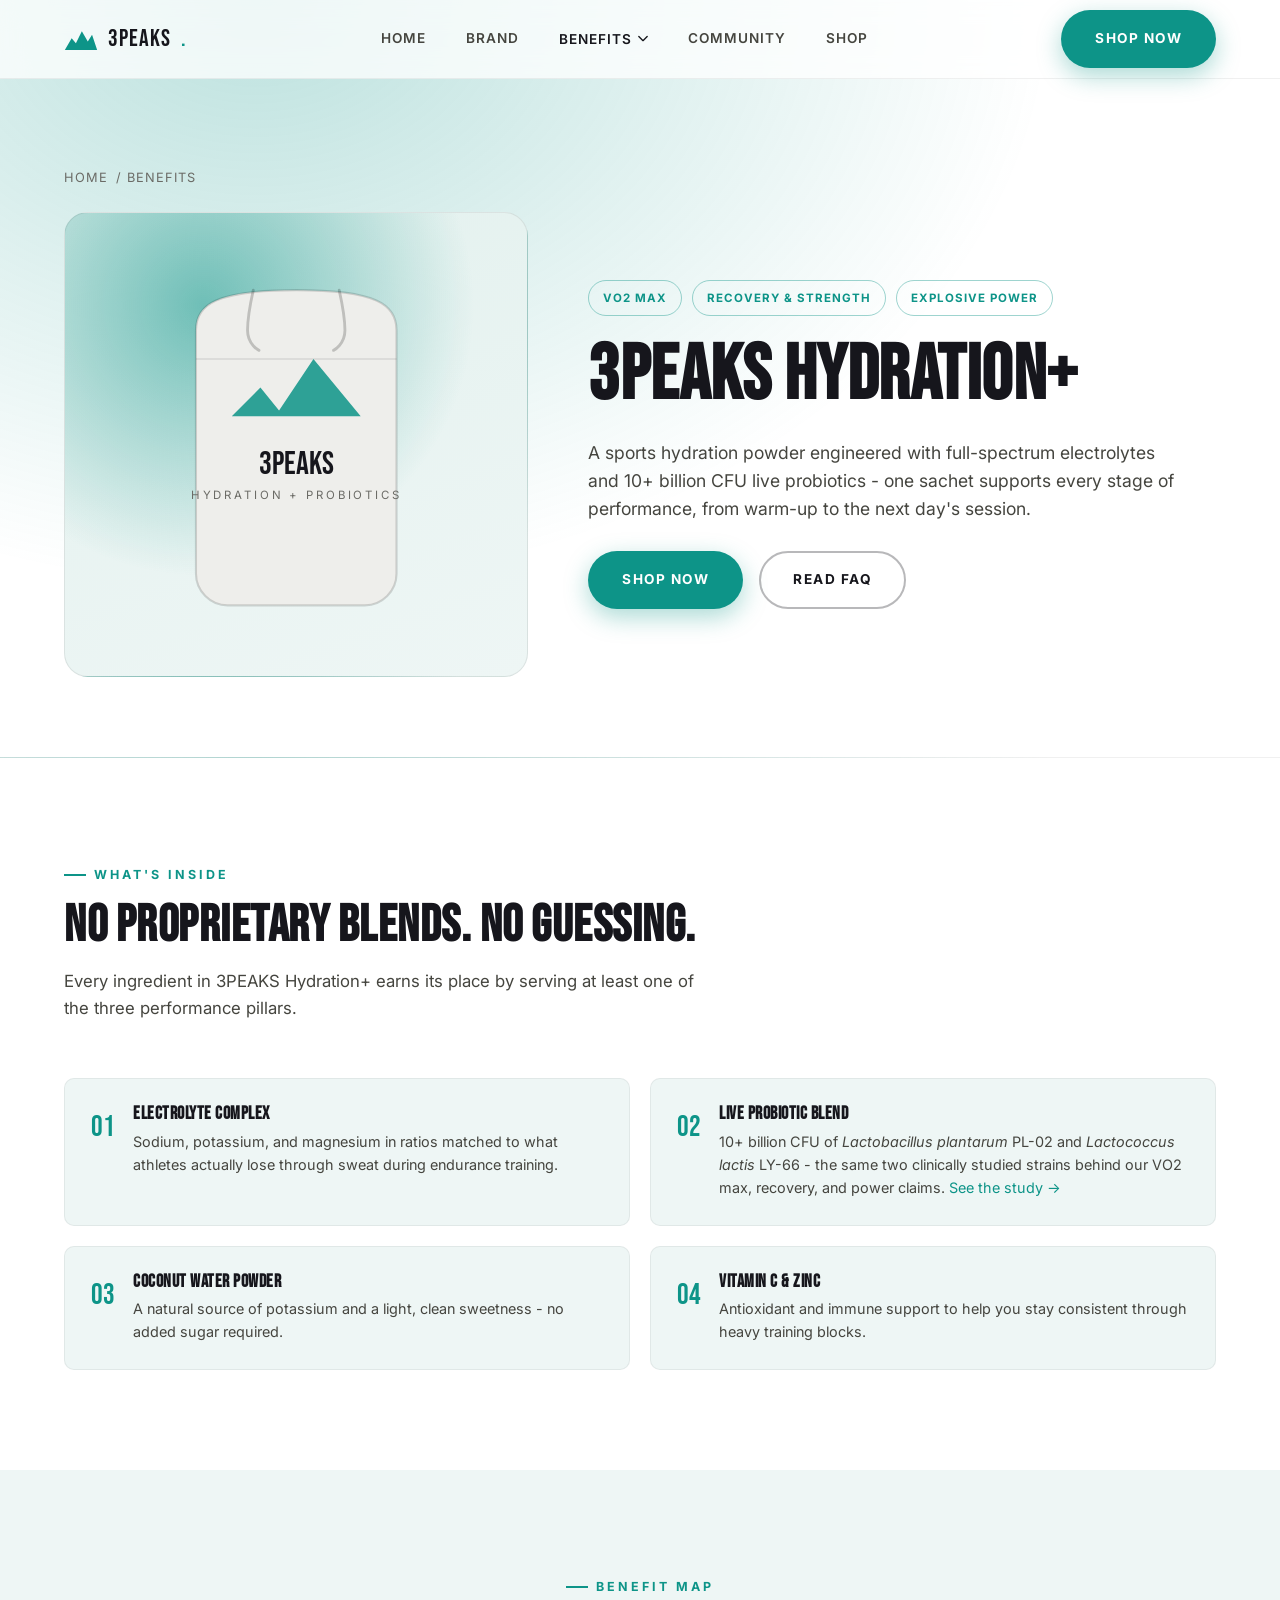
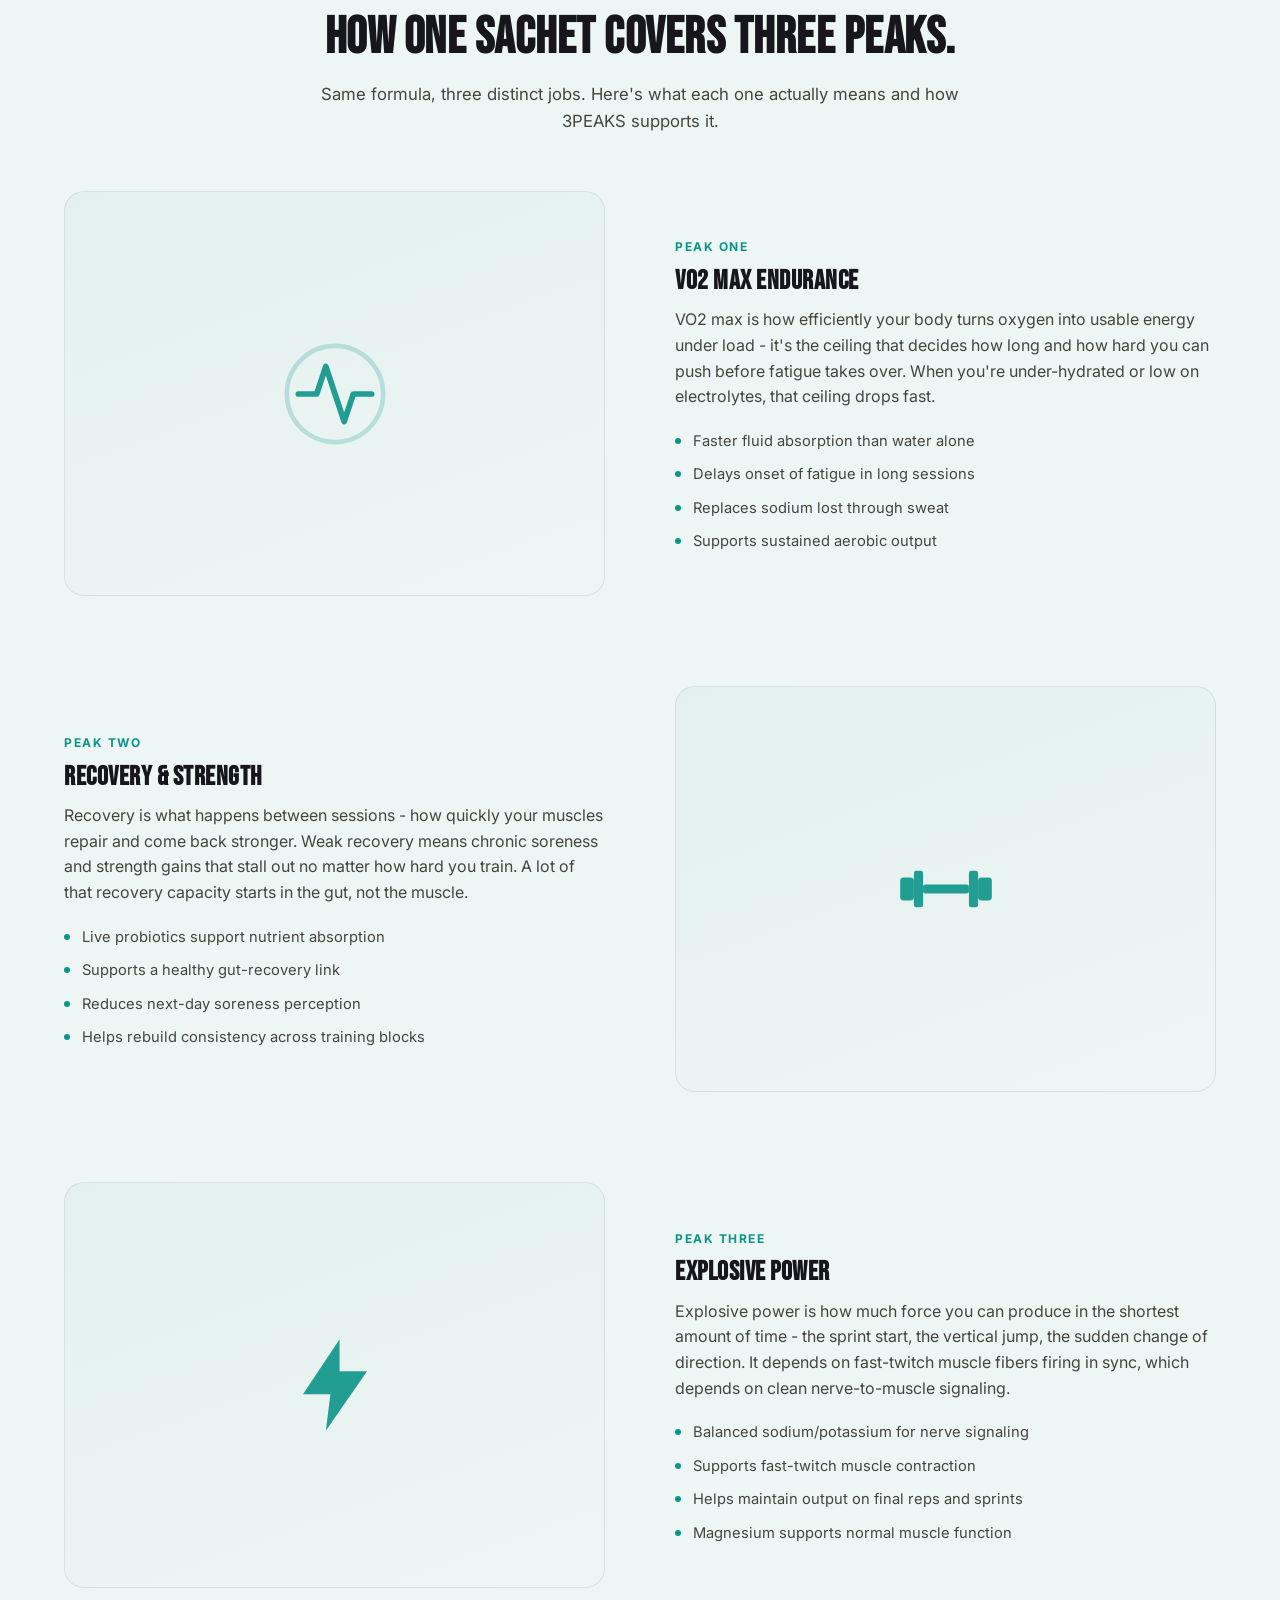
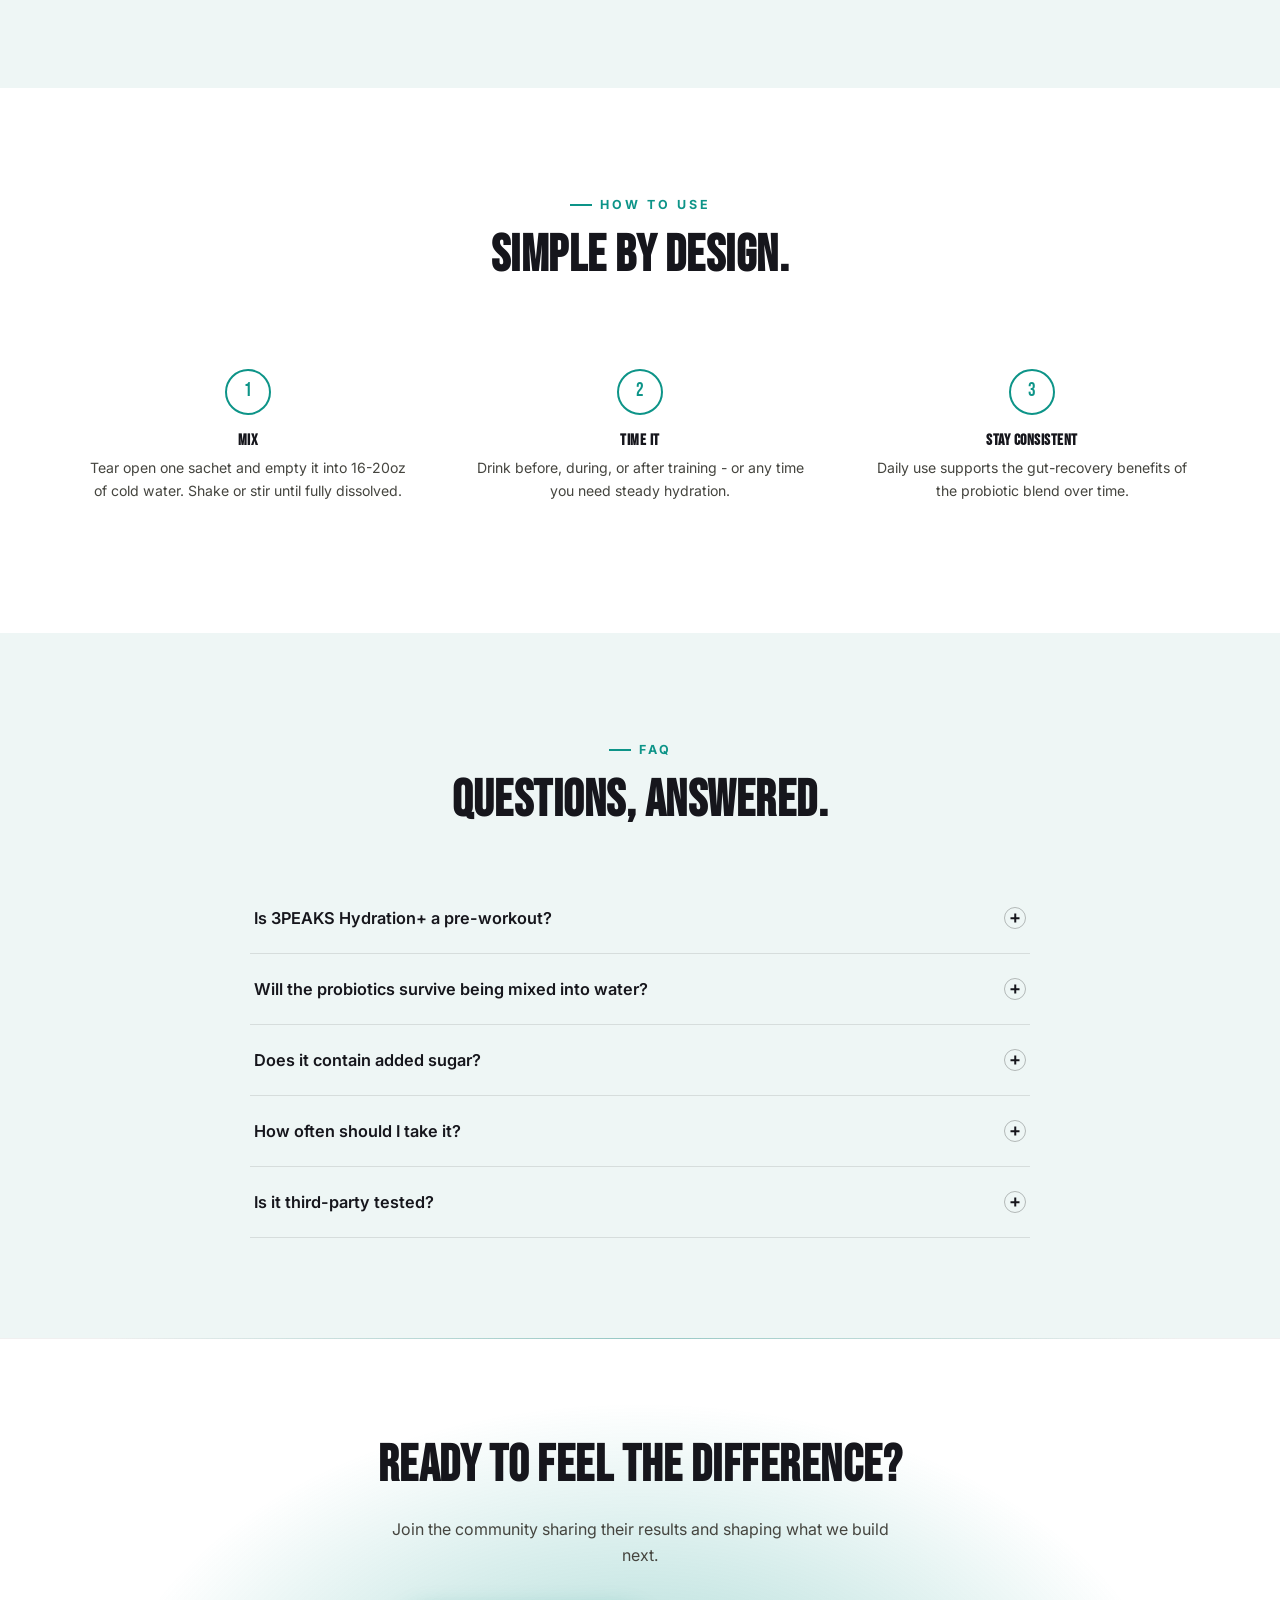
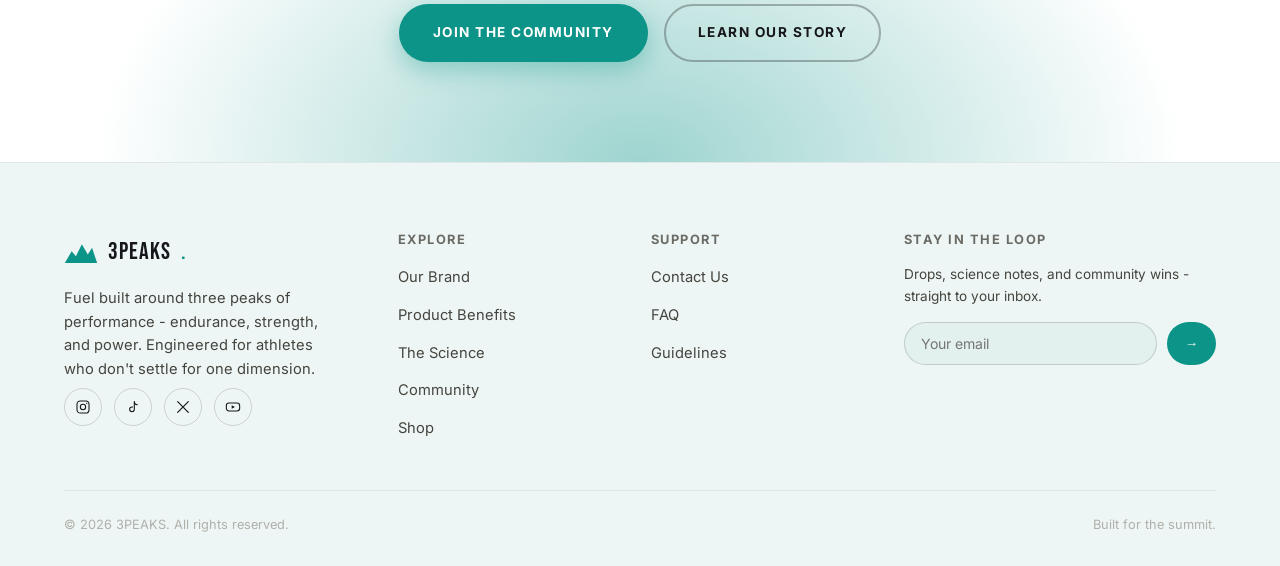
==== commit 5231b821: "Add a real shop page and fix Shop Now buttons pointing nowhere Shop Now buttons previously bounced b" ====
--- a/benefits.html
+++ b/benefits.html
@@ -34,9 +34,10 @@
         </div>
       </div>
       <a href="community.html">Community</a>
+      <a href="shop.html">Shop</a>
     </div>
     <div class="nav-cta">
-      <a href="benefits.html" class="btn btn-primary">Shop Now</a>
+      <a href="shop.html" class="btn btn-primary">Shop Now</a>
       <button class="nav-toggle" aria-label="Toggle menu" aria-expanded="false">
         <span></span><span></span><span></span>
       </button>
@@ -71,7 +72,7 @@
           <h1>3PEAKS Hydration+</h1>
           <p>A sports hydration powder engineered with full-spectrum electrolytes and 10+ billion CFU live probiotics - one sachet supports every stage of performance, from warm-up to the next day's session.</p>
           <div class="hero-actions" style="margin-top:28px;">
-            <a href="community.html" class="btn btn-primary">Shop Now</a>
+            <a href="shop.html" class="btn btn-primary">Shop Now</a>
             <a href="#faq" class="btn btn-outline">Read FAQ</a>
           </div>
         </div>
@@ -303,6 +304,7 @@
           <li><a href="benefits.html">Product Benefits</a></li>
           <li><a href="science.html">The Science</a></li>
           <li><a href="community.html">Community</a></li>
+          <li><a href="shop.html">Shop</a></li>
         </ul>
       </div>
       <div class="footer-col">
--- a/css/style.css
+++ b/css/style.css
@@ -4,9 +4,9 @@
 
 :root {
   --black: #ffffff;
-  --black-soft: #f6f6f4;
-  --charcoal: #eeeeeb;
-  --charcoal-light: #e6e6e2;
+  --black-soft: #eef6f5;
+  --charcoal: #e3f1ee;
+  --charcoal-light: #d7ebe7;
   --white: #16161c;
   --off-white: #45453f;
   --gray: #6b6b66;
@@ -370,8 +370,8 @@
   position: relative;
   padding-top: 78px;
   background:
-    radial-gradient(ellipse at 15% 20%, rgba(13, 148, 136, 0.16), transparent 55%),
-    radial-gradient(ellipse at 85% 80%, rgba(13, 148, 136, 0.1), transparent 50%),
+    radial-gradient(ellipse at 15% 20%, rgba(13, 148, 136, 0.28), transparent 55%),
+    radial-gradient(ellipse at 85% 80%, rgba(242, 185, 12, 0.14), transparent 50%),
     var(--black);
   overflow: hidden;
 }
@@ -493,7 +493,13 @@
 }
 
 .pillar-card .peak-icon {
-  color: var(--red);
+  color: #ffffff;
+  background: var(--red);
+  border-radius: 50%;
+  padding: 14px;
+  box-sizing: border-box;
+  width: 60px;
+  height: 60px;
   margin-bottom: 22px;
 }
 
@@ -524,7 +530,7 @@
   aspect-ratio: 4/5;
   border-radius: 24px;
   background:
-    radial-gradient(circle at 30% 20%, rgba(13,148,136,0.35), transparent 55%),
+    radial-gradient(circle at 30% 20%, rgba(13,148,136,0.55), transparent 55%),
     linear-gradient(160deg, var(--charcoal), var(--black-soft));
   display: flex;
   align-items: center;
@@ -727,7 +733,7 @@
   padding: 168px 0 80px;
   position: relative;
   background:
-    radial-gradient(ellipse at 20% 0%, rgba(13,148,136,0.16), transparent 55%),
+    radial-gradient(ellipse at 20% 0%, rgba(13,148,136,0.28), transparent 55%),
     var(--black);
   border-bottom: 1px solid rgba(0,0,0,0.06);
 }
@@ -787,6 +793,12 @@
   opacity: 0.9;
 }
 
+.split-visual .scene {
+  width: 86%;
+  height: 86%;
+  color: var(--red);
+}
+
 .split-copy .eyebrow { margin-bottom: 14px; }
 
 .split-copy h2 { margin-bottom: 20px; }
@@ -809,9 +821,13 @@
 }
 
 .value-card .peak-icon {
-  width: 34px;
-  height: 34px;
-  color: var(--red);
+  width: 48px;
+  height: 48px;
+  padding: 11px;
+  box-sizing: border-box;
+  color: #ffffff;
+  background: var(--red);
+  border-radius: 50%;
   margin-bottom: 18px;
 }
 
@@ -904,6 +920,131 @@
   color: var(--red);
 }
 
+/* ============ Shop ============ */
+.shop-label {
+  display: block;
+  font-size: 0.75rem;
+  letter-spacing: 1px;
+  text-transform: uppercase;
+  color: var(--gray);
+  margin-bottom: 10px;
+  font-weight: 600;
+}
+
+.flavor-options {
+  display: flex;
+  gap: 10px;
+  margin-bottom: 28px;
+}
+
+.flavor-chip {
+  padding: 10px 22px;
+  border-radius: 999px;
+  border: 1.5px solid rgba(0,0,0,0.15);
+  background: transparent;
+  font-family: var(--font-body);
+  font-weight: 600;
+  font-size: 0.9rem;
+  color: var(--white);
+  cursor: pointer;
+  transition: border-color 0.2s ease, background 0.2s ease, color 0.2s ease;
+}
+
+.flavor-chip.active {
+  border-color: var(--red);
+  background: var(--red);
+  color: #ffffff;
+}
+
+.pack-options {
+  display: flex;
+  flex-direction: column;
+  gap: 12px;
+  margin-bottom: 24px;
+}
+
+.pack-card {
+  display: flex;
+  align-items: center;
+  justify-content: space-between;
+  gap: 16px;
+  padding: 16px 20px;
+  border: 1.5px solid rgba(0,0,0,0.12);
+  border-radius: 14px;
+  cursor: pointer;
+  position: relative;
+  transition: border-color 0.2s ease, background 0.2s ease;
+}
+
+.pack-card input { position: absolute; opacity: 0; pointer-events: none; }
+
+.pack-card.selected {
+  border-color: var(--red);
+  background: var(--charcoal);
+}
+
+.pack-card strong { display: block; font-size: 1rem; }
+.pack-card span { font-size: 0.82rem; color: var(--gray); }
+
+.pack-price {
+  font-family: var(--font-display);
+  font-size: 1.3rem;
+  text-align: right;
+  white-space: nowrap;
+}
+
+.pack-price .was {
+  display: block;
+  font-family: var(--font-body);
+  font-size: 0.78rem;
+  color: var(--gray);
+  text-decoration: line-through;
+  font-weight: 400;
+}
+
+.pack-badge {
+  position: absolute;
+  top: -10px;
+  right: 16px;
+  background: var(--red);
+  color: #ffffff;
+  font-size: 0.68rem;
+  font-weight: 700;
+  letter-spacing: 0.5px;
+  padding: 3px 10px;
+  border-radius: 999px;
+  text-transform: uppercase;
+}
+
+.shop-total {
+  display: flex;
+  align-items: center;
+  justify-content: space-between;
+  padding: 16px 0;
+  border-top: 1px solid rgba(0,0,0,0.1);
+  border-bottom: 1px solid rgba(0,0,0,0.1);
+  margin-bottom: 24px;
+}
+
+.shop-total span {
+  font-size: 0.85rem;
+  color: var(--gray);
+  text-transform: uppercase;
+  letter-spacing: 1px;
+}
+
+.shop-total strong {
+  font-family: var(--font-display);
+  font-size: 1.6rem;
+  color: var(--red);
+}
+
+.shop-disclaimer {
+  font-size: 0.8rem;
+  color: var(--gray);
+  margin-top: 14px;
+}
+
 .ingredient-grid {
   display: grid;
   grid-template-columns: repeat(2, 1fr);
@@ -951,9 +1092,13 @@
 }
 
 .benefit-map-card .peak-icon {
-  width: 30px;
-  height: 30px;
-  color: var(--red);
+  width: 44px;
+  height: 44px;
+  padding: 10px;
+  box-sizing: border-box;
+  color: #ffffff;
+  background: var(--red);
+  border-radius: 50%;
 }
 
 .benefit-map-card .body {
@@ -1114,7 +1259,7 @@
 .testimonial-card .stars {
   display: flex;
   gap: 3px;
-  color: var(--red);
+  color: #f2b90c;
 }
 
 .testimonial-card .stars svg { width: 15px; height: 15px; }
@@ -1332,7 +1477,7 @@
   text-align: center;
   padding: 100px 0;
   background:
-    radial-gradient(ellipse at 50% 100%, rgba(13,148,136,0.25), transparent 60%),
+    radial-gradient(ellipse at 50% 100%, rgba(13,148,136,0.4), transparent 60%),
     var(--black);
   border-top: 1px solid rgba(0,0,0,0.06);
 }
